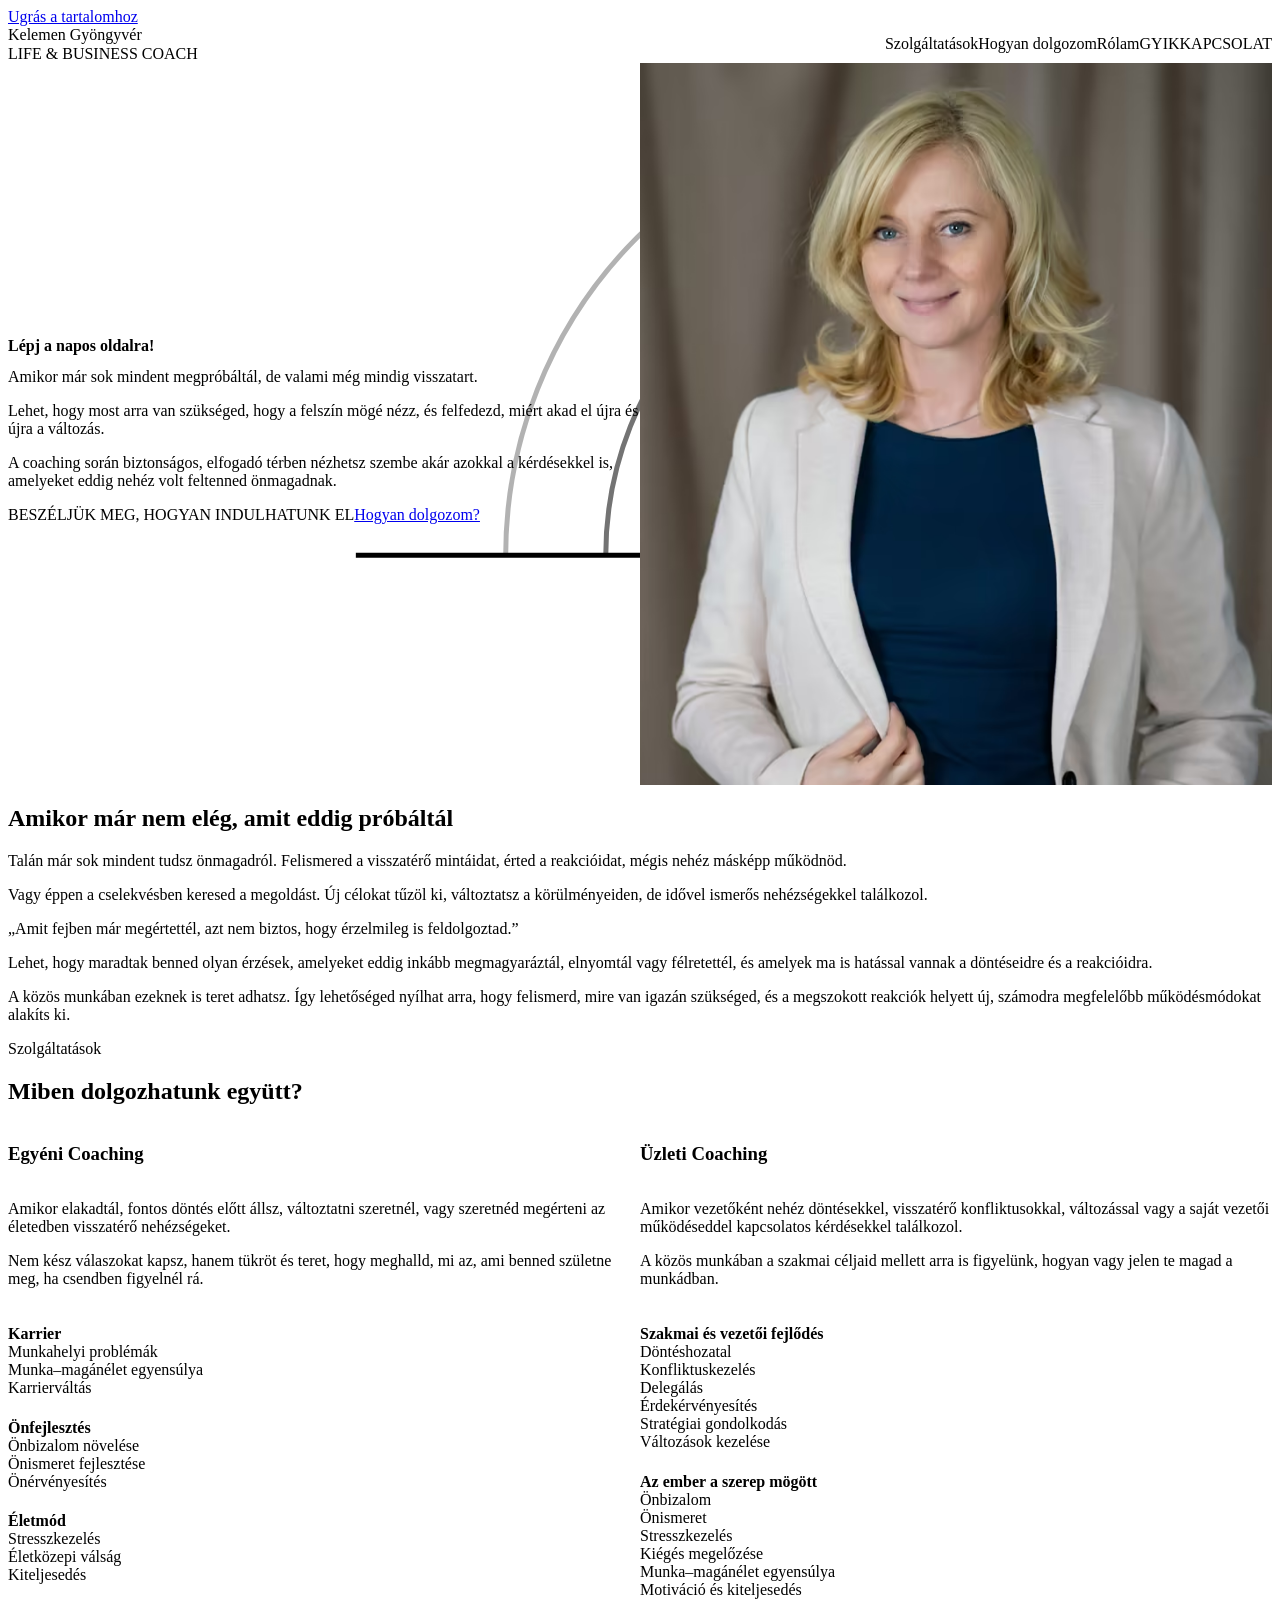
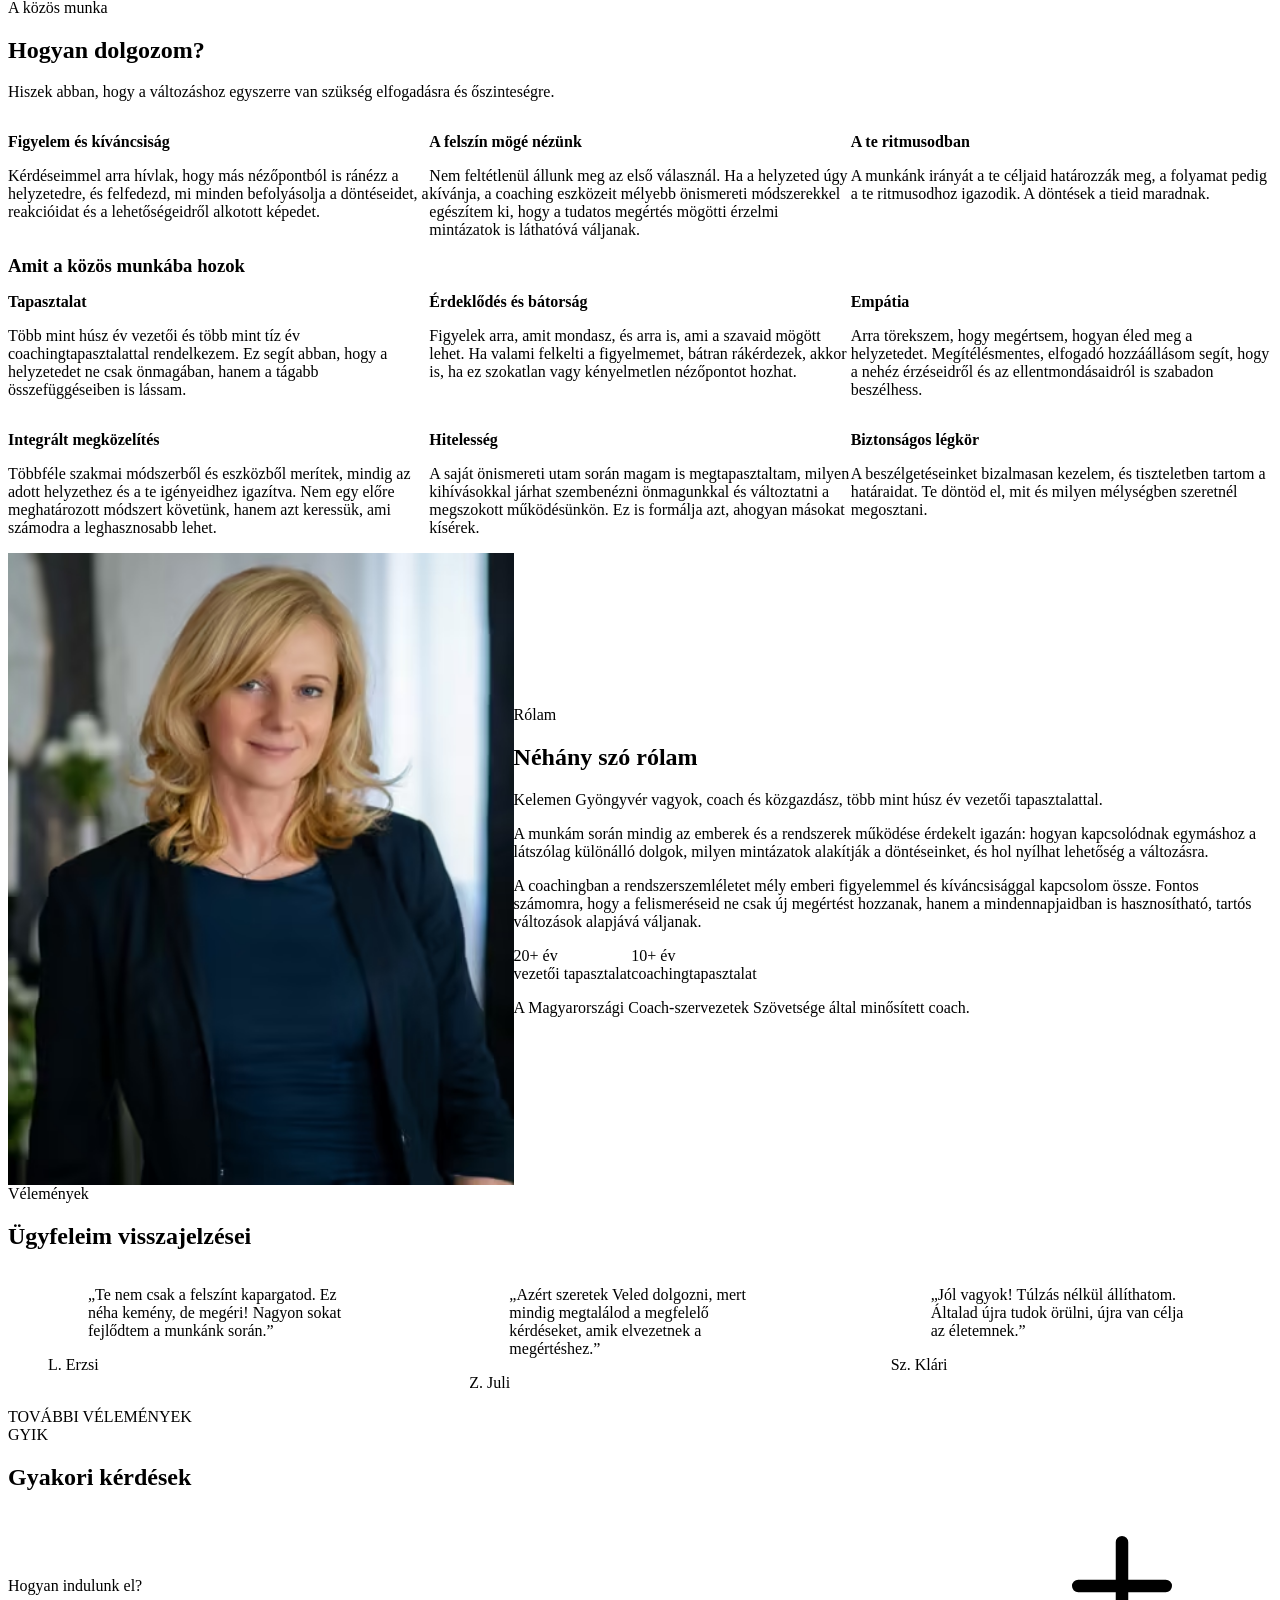
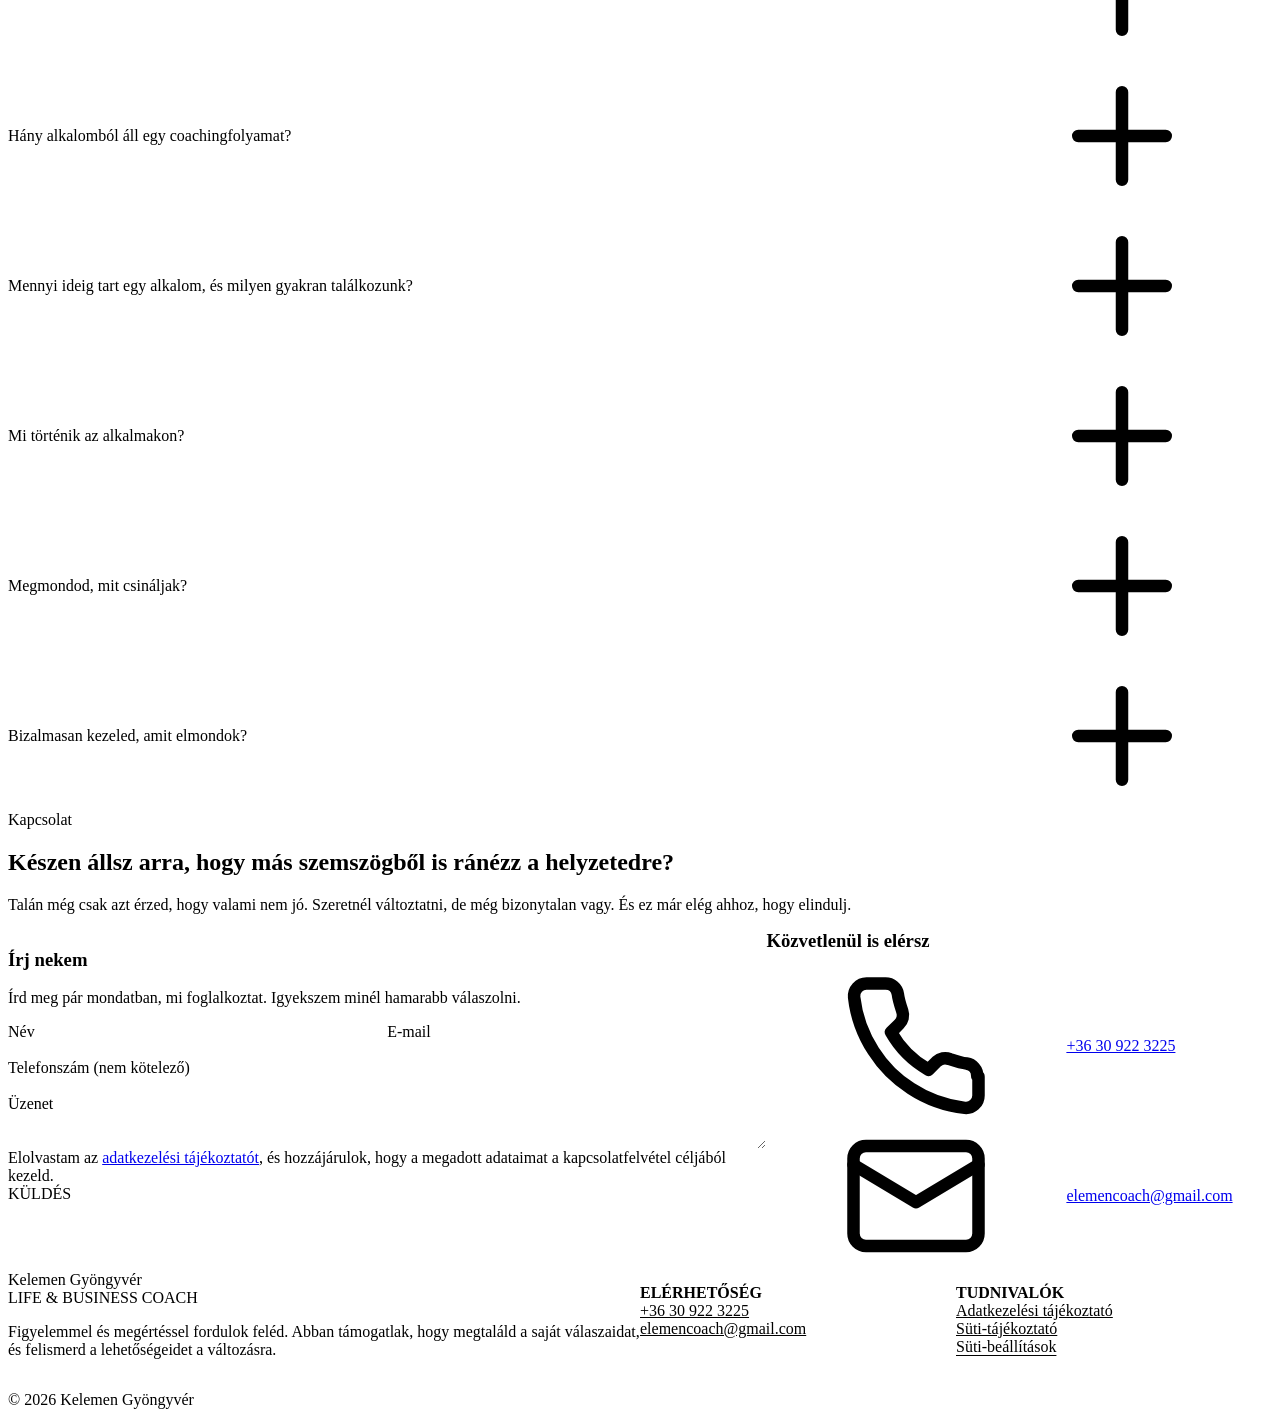
==== index.html @ 9047104b "Components and homepage with current elemen.hu copy Co-Authored-By: Claude Opus 5.5 <noreply@anthrop" ====
<!doctype html>
<html lang="hu">
<head>
  <meta charset="utf-8">
  <meta name="viewport" content="width=device-width, initial-scale=1">
  <title>Kelemen Gyöngyvér – Life &amp; Business Coach</title>
  <meta name="description" content="Coaching azoknak, akik már sokat értenek magukról, mégis ugyanoda jutnak. Egyéni és üzleti coaching Kelemen Gyöngyvérrel, a te ritmusodban.">
  <link rel="canonical" href="https://elemen.hu/">
  <link rel="alternate" hreflang="hu" href="https://elemen.hu/">
  <link rel="alternate" hreflang="x-default" href="https://elemen.hu/">
  <!-- TODO: további nyelv esetén: <link rel="alternate" hreflang="en" href="https://elemen.hu/en/"> -->

  <meta property="og:type" content="website">
  <meta property="og:locale" content="hu_HU">
  <meta property="og:site_name" content="Kelemen Gyöngyvér – Coach">
  <meta property="og:title" content="Lépj a napos oldalra! – Kelemen Gyöngyvér, coach">
  <meta property="og:description" content="Nem kész válaszokat kapsz, hanem tükröt és teret, hogy meghalld a saját hangod.">
  <meta property="og:url" content="https://elemen.hu/">
  <meta property="og:image" content="https://elemen.hu/assets/img/og-image.jpg">
  <meta property="og:image:width" content="1200">
  <meta property="og:image:height" content="630">
  <meta property="og:image:alt" content="Kelemen Gyöngyvér portréja">
  <meta name="twitter:card" content="summary_large_image">

  <link rel="icon" href="/favicon.svg" type="image/svg+xml">
  <link rel="icon" href="/favicon-32.png" sizes="32x32" type="image/png">
  <link rel="apple-touch-icon" href="/apple-touch-icon.png">
  <link rel="manifest" href="/site.webmanifest">
  <meta name="theme-color" content="#FEFAF6">

  <link rel="preload" href="/assets/fonts/playfair-display-latin.woff2" as="font" type="font/woff2" crossorigin>
  <link rel="preload" href="/assets/fonts/open-sans-latin.woff2" as="font" type="font/woff2" crossorigin>
  <link rel="preload" as="image" type="image/avif" imagesrcset="/assets/img/gyongyver-portre-480.avif 480w, /assets/img/gyongyver-portre-720.avif 720w, /assets/img/gyongyver-portre-1120.avif 1120w" imagesizes="(min-width: 1024px) 560px, 100vw">

  <link rel="stylesheet" href="/assets/css/tokens.css">
  <link rel="stylesheet" href="/assets/css/base.css">
  <link rel="stylesheet" href="/assets/css/components.css">
  <link rel="stylesheet" href="/assets/css/pages.css">

  <!-- Google Consent Mode v2: alapértelmezésben minden tiltva. A GTM csak hozzájárulás után töltődik be (consent.js). -->
  <script>
    window.dataLayer = window.dataLayer || [];
    function gtag(){dataLayer.push(arguments);}
    gtag('consent', 'default', {
      ad_storage: 'denied',
      analytics_storage: 'denied',
      ad_user_data: 'denied',
      ad_personalization: 'denied',
      wait_for_update: 500
    });
  </script>

  <script src="/config/site.config.js" defer></script>
  <script src="/assets/js/analytics.js" defer></script>
  <script src="/assets/js/consent.js" defer></script>
  <script src="/assets/js/i18n.js" defer></script>
  <script src="/assets/js/main.js" defer></script>
  <script src="/assets/js/form.js" defer></script>
  <script src="/assets/js/calendly.js" defer></script>

  <script type="application/ld+json">
  {
    "@context": "https://schema.org",
    "@graph": [
      {
        "@type": "Person",
        "@id": "https://elemen.hu/#gyongyver",
        "name": "Kelemen Gyöngyvér",
        "jobTitle": "Life & Business Coach",
        "url": "https://elemen.hu/",
        "image": "https://elemen.hu/assets/img/gyongyver-portre-720.jpg",
        "email": "mailto:elemencoach@gmail.com",
        "telephone": "+36309223225",
        "hasCredential": {
          "@type": "EducationalOccupationalCredential",
          "name": "A Magyarországi Coach-szervezetek Szövetsége által minősített coach",
          "recognizedBy": {
            "@type": "Organization",
            "name": "Magyarországi Coach-szervezetek Szövetsége"
          }
        }
      },
      {
        "@type": "ProfessionalService",
        "@id": "https://elemen.hu/#service",
        "name": "Kelemen Gyöngyvér – Coach",
        "url": "https://elemen.hu/",
        "image": "https://elemen.hu/assets/img/og-image.jpg",
        "email": "mailto:elemencoach@gmail.com",
        "telephone": "+36309223225",
        "founder": { "@id": "https://elemen.hu/#gyongyver" },
        "inLanguage": "hu",
        "hasOfferCatalog": {
          "@type": "OfferCatalog",
          "name": "Coaching",
          "itemListElement": [
            { "@type": "Offer", "itemOffered": { "@type": "Service", "name": "Egyéni Coaching" } },
            { "@type": "Offer", "itemOffered": { "@type": "Service", "name": "Üzleti Coaching" } }
          ]
        }
      }
    ]
  }
  </script>
</head>
<body>
  <svg width="0" height="0" style="position:absolute" aria-hidden="true" focusable="false">
    <symbol id="i-menu" viewBox="0 0 24 24"><path d="M4 6h16M4 12h16M4 18h16"/></symbol>
    <symbol id="i-close" viewBox="0 0 24 24"><path d="M18 6 6 18M6 6l12 12"/></symbol>
    <symbol id="i-plus" viewBox="0 0 24 24"><path d="M12 5v14M5 12h14"/></symbol>
    <symbol id="i-phone" viewBox="0 0 24 24"><path d="M22 16.9v3a2 2 0 0 1-2.2 2 19.8 19.8 0 0 1-8.6-3.1 19.5 19.5 0 0 1-6-6A19.8 19.8 0 0 1 2.1 4.2 2 2 0 0 1 4.1 2h3a2 2 0 0 1 2 1.7c.1.9.4 1.8.7 2.7a2 2 0 0 1-.5 2.1L8 9.8a16 16 0 0 0 6 6l1.3-1.3a2 2 0 0 1 2.1-.4c.9.3 1.8.6 2.7.7a2 2 0 0 1 1.7 2z"/></symbol>
    <symbol id="i-mail" viewBox="0 0 24 24"><rect x="2" y="4" width="20" height="16" rx="2"/><path d="m22 7-10 6L2 7"/></symbol>
    <symbol id="i-calendar" viewBox="0 0 24 24"><rect x="3" y="4" width="18" height="18" rx="2"/><path d="M16 2v4M8 2v4M3 10h18"/></symbol>
    <symbol id="i-check" viewBox="0 0 24 24"><circle cx="12" cy="12" r="10"/><path d="m8 12 3 3 5-6"/></symbol>
    <symbol id="i-alert" viewBox="0 0 24 24"><circle cx="12" cy="12" r="10"/><path d="M12 8v4M12 16h.01"/></symbol>
  </svg>

  <a class="skip-link" href="#tartalom">Ugrás a tartalomhoz</a>

  <header class="site-header">
    <div class="container site-header__inner">
      <a class="wordmark" href="/" aria-label="Kelemen Gyöngyvér, Life &amp; Business Coach – főoldal">
        <span class="wordmark__name">Kelemen Gyöngyvér</span>
        <span class="wordmark__role">Life &amp; Business Coach</span>
      </a>
      <button class="menu-toggle" type="button" aria-expanded="false" aria-controls="site-nav">
        <svg class="icon icon--menu" aria-hidden="true"><use href="#i-menu"/></svg>
        <svg class="icon icon--close" aria-hidden="true"><use href="#i-close"/></svg>
        <span class="visually-hidden">Menü</span>
      </button>
      <nav class="site-nav" id="site-nav" aria-label="Fő menü">
        <ul class="site-nav__list">
          <li><a class="site-nav__link" href="#szolgaltatasok">Szolgáltatások</a></li>
          <li><a class="site-nav__link" href="#modszer">Hogyan dolgozom</a></li>
          <li><a class="site-nav__link" href="#rolam">Rólam</a></li>
          <li><a class="site-nav__link" href="#gyik">GYIK</a></li>
        </ul>
        <ul class="lang-switch" data-lang-switch hidden aria-label="Nyelv"></ul>
        <a class="button button--small" href="#kapcsolat" data-cta-id="header_contact" data-cta-location="header">Kapcsolat</a>
      </nav>
    </div>
  </header>

  <main id="tartalom">

    <!-- Hero -->
    <section class="section hero" aria-labelledby="hero-title">
      <div class="container hero__grid">
        <div class="hero__text">
          <h1 id="hero-title">Lépj a napos oldalra!</h1>
          <p class="subtitle">Amikor már sok mindent megpróbáltál, de valami még mindig visszatart.</p>
          <p class="lead">Lehet, hogy most arra van szükséged, hogy a felszín mögé nézz, és felfedezd, miért akad el újra és újra a változás.</p>
          <p>A coaching során biztonságos, elfogadó térben nézhetsz szembe akár azokkal a kérdésekkel is, amelyeket eddig nehéz volt feltenned önmagadnak.</p>
          <div class="hero__actions">
            <a class="button" href="#kapcsolat" data-cta-id="hero_primary" data-cta-location="hero">Beszéljük meg, hogyan indulhatunk el</a>
            <a href="#modszer">Hogyan dolgozom?</a>
          </div>
        </div>
        <div class="portrait">
          <svg class="portrait__sun sun-breath" viewBox="0 0 720 360" aria-hidden="true" focusable="false">
            <path d="M280 300 A80 80 0 0 1 440 300 Z" fill="currentColor"/>
            <path class="sun-arc" d="M210 300 A150 150 0 0 1 510 300" fill="none" stroke="currentColor" stroke-width="3" stroke-opacity="0.9"/>
            <path class="sun-arc" d="M150 300 A210 210 0 0 1 570 300" fill="none" stroke="currentColor" stroke-width="3" stroke-opacity="0.55"/>
            <path class="sun-arc" d="M90 300 A270 270 0 0 1 630 300" fill="none" stroke="currentColor" stroke-width="3" stroke-opacity="0.3"/>
            <path d="M0 300 H720" stroke="currentColor" stroke-width="3"/>
          </svg>
          <div class="portrait__frame">
            <picture>
              <source type="image/avif" srcset="/assets/img/gyongyver-portre-480.avif 480w, /assets/img/gyongyver-portre-720.avif 720w, /assets/img/gyongyver-portre-1120.avif 1120w" sizes="(min-width: 1024px) 560px, 100vw">
              <img src="/assets/img/gyongyver-portre-720.jpg" srcset="/assets/img/gyongyver-portre-480.jpg 480w, /assets/img/gyongyver-portre-720.jpg 720w, /assets/img/gyongyver-portre-1120.jpg 1120w" sizes="(min-width: 1024px) 560px, 100vw" width="560" height="640" alt="Kelemen Gyöngyvér világos blézerben, sötétkék felsőben, bézs függöny előtt mosolyog" fetchpriority="high">
            </picture>
          </div>
        </div>
      </div>
    </section>

    <!-- Kinek szól -->
    <section class="section section--sand" id="kinek" aria-labelledby="kinek-title">
      <div class="container">
        <div class="insight measure">
          <h2 id="kinek-title">Amikor már nem elég, amit eddig próbáltál</h2>
          <p>Talán már sok mindent tudsz önmagadról. Felismered a visszatérő mintáidat, érted a reakcióidat, mégis nehéz másképp működnöd.</p>
          <p>Vagy éppen a cselekvésben keresed a megoldást. Új célokat tűzöl ki, változtatsz a körülményeiden, de idővel ismerős nehézségekkel találkozol.</p>
        </div>
        <p class="statement">„Amit fejben már megértettél, azt nem biztos, hogy érzelmileg is feldolgoztad.”</p>
        <div class="insight measure">
          <p>Lehet, hogy maradtak benned olyan érzések, amelyeket eddig inkább megmagyaráztál, elnyomtál vagy félretettél, és amelyek ma is hatással vannak a döntéseidre és a reakcióidra.</p>
          <p>A közös munkában ezeknek is teret adhatsz. Így lehetőséged nyílhat arra, hogy felismerd, mire van igazán szükséged, és a megszokott reakciók helyett új, számodra megfelelőbb működésmódokat alakíts ki.</p>
        </div>
      </div>
    </section>

    <!-- Szolgáltatások -->
    <section class="section" id="szolgaltatasok" aria-labelledby="szolg-title">
      <div class="container">
        <div class="section-head">
          <span class="eyebrow">Szolgáltatások</span>
          <h2 id="szolg-title">Miben dolgozhatunk együtt?</h2>
        </div>
        <div class="card-grid card-grid--2">
          <article class="service-card" aria-labelledby="egyeni-title">
            <h3 id="egyeni-title">Egyéni Coaching</h3>
            <p>Amikor elakadtál, fontos döntés előtt állsz, változtatni szeretnél, vagy szeretnéd megérteni az életedben visszatérő nehézségeket.</p>
            <p>Nem kész válaszokat kapsz, hanem tükröt és teret, hogy meghalld, mi az, ami benned születne meg, ha csendben figyelnél rá.</p>
            <div class="service-card__areas">
              <div>
                <h4>Karrier</h4>
                <ul class="plain-list">
                  <li>Munkahelyi problémák</li>
                  <li>Munka–magánélet egyensúlya</li>
                  <li>Karrierváltás</li>
                </ul>
              </div>
              <div>
                <h4>Önfejlesztés</h4>
                <ul class="plain-list">
                  <li>Önbizalom növelése</li>
                  <li>Önismeret fejlesztése</li>
                  <li>Önérvényesítés</li>
                </ul>
              </div>
              <div>
                <h4>Életmód</h4>
                <ul class="plain-list">
                  <li>Stresszkezelés</li>
                  <li>Életközepi válság</li>
                  <li>Kiteljesedés</li>
                </ul>
              </div>
            </div>
          </article>
          <article class="service-card" aria-labelledby="uzleti-title">
            <h3 id="uzleti-title">Üzleti Coaching</h3>
            <p>Amikor vezetőként nehéz döntésekkel, visszatérő konfliktusokkal, változással vagy a saját vezetői működéseddel kapcsolatos kérdésekkel találkozol.</p>
            <p>A közös munkában a szakmai céljaid mellett arra is figyelünk, hogyan vagy jelen te magad a munkádban.</p>
            <div class="service-card__areas">
              <div>
                <h4>Szakmai és vezetői fejlődés</h4>
                <ul class="plain-list">
                  <li>Döntéshozatal</li>
                  <li>Konfliktuskezelés</li>
                  <li>Delegálás</li>
                  <li>Érdekérvényesítés</li>
                  <li>Stratégiai gondolkodás</li>
                  <li>Változások kezelése</li>
                </ul>
              </div>
              <div>
                <h4>Az ember a szerep mögött</h4>
                <ul class="plain-list">
                  <li>Önbizalom</li>
                  <li>Önismeret</li>
                  <li>Stresszkezelés</li>
                  <li>Kiégés megelőzése</li>
                  <li>Munka–magánélet egyensúlya</li>
                  <li>Motiváció és kiteljesedés</li>
                </ul>
              </div>
            </div>
          </article>
        </div>
      </div>
    </section>

    <!-- Hogyan dolgozom -->
    <section class="section section--sand" id="modszer" aria-labelledby="modszer-title">
      <div class="container">
        <div class="section-head method__intro">
          <span class="eyebrow">A közös munka</span>
          <h2 id="modszer-title">Hogyan dolgozom?</h2>
          <p class="lead">Hiszek abban, hogy a változáshoz egyszerre van szükség elfogadásra és őszinteségre.</p>
        </div>
        <ul class="feature-grid feature-grid--3">
          <li class="feature">
            <h3>Figyelem és kíváncsiság</h3>
            <p>Kérdéseimmel arra hívlak, hogy más nézőpontból is ránézz a helyzetedre, és felfedezd, mi minden befolyásolja a döntéseidet, a reakcióidat és a lehetőségeidről alkotott képedet.</p>
          </li>
          <li class="feature">
            <h3>A felszín mögé nézünk</h3>
            <p>Nem feltétlenül állunk meg az első válasznál. Ha a helyzeted úgy kívánja, a coaching eszközeit mélyebb önismereti módszerekkel egészítem ki, hogy a tudatos megértés mögötti érzelmi mintázatok is láthatóvá váljanak.</p>
          </li>
          <li class="feature">
            <h3>A te ritmusodban</h3>
            <p>A munkánk irányát a te céljaid határozzák meg, a folyamat pedig a te ritmusodhoz igazodik. A döntések a tieid maradnak.</p>
          </li>
        </ul>

        <h3 class="method__subhead">Amit a közös munkába hozok</h3>
        <ul class="feature-grid feature-grid--3">
          <li class="feature">
            <h3>Tapasztalat</h3>
            <p>Több mint húsz év vezetői és több mint tíz év coachingtapasztalattal rendelkezem. Ez segít abban, hogy a helyzetedet ne csak önmagában, hanem a tágabb összefüggéseiben is lássam.</p>
          </li>
          <li class="feature">
            <h3>Érdeklődés és bátorság</h3>
            <p>Figyelek arra, amit mondasz, és arra is, ami a szavaid mögött lehet. Ha valami felkelti a figyelmemet, bátran rákérdezek, akkor is, ha ez szokatlan vagy kényelmetlen nézőpontot hozhat.</p>
          </li>
          <li class="feature">
            <h3>Empátia</h3>
            <p>Arra törekszem, hogy megértsem, hogyan éled meg a helyzetedet. Megítélésmentes, elfogadó hozzáállásom segít, hogy a nehéz érzéseidről és az ellentmondásaidról is szabadon beszélhess.</p>
          </li>
          <li class="feature">
            <h3>Integrált megközelítés</h3>
            <p>Többféle szakmai módszerből és eszközből merítek, mindig az adott helyzethez és a te igényeidhez igazítva. Nem egy előre meghatározott módszert követünk, hanem azt keressük, ami számodra a leghasznosabb lehet.</p>
          </li>
          <li class="feature">
            <h3>Hitelesség</h3>
            <p>A saját önismereti utam során magam is megtapasztaltam, milyen kihívásokkal járhat szembenézni önmagunkkal és változtatni a megszokott működésünkön. Ez is formálja azt, ahogyan másokat kísérek.</p>
          </li>
          <li class="feature">
            <h3>Biztonságos légkör</h3>
            <p>A beszélgetéseinket bizalmasan kezelem, és tiszteletben tartom a határaidat. Te döntöd el, mit és milyen mélységben szeretnél megosztani.</p>
          </li>
        </ul>
      </div>
    </section>

    <!-- Rólam -->
    <section class="section" id="rolam" aria-labelledby="rolam-title">
      <div class="container about__grid">
        <div class="portrait portrait--small">
          <div class="portrait__frame">
            <picture>
              <source type="image/avif" srcset="/assets/img/gyongyver-rolam-400.avif 400w, /assets/img/gyongyver-rolam-800.avif 800w" sizes="(min-width: 1024px) 400px, 100vw">
              <img src="/assets/img/gyongyver-rolam-800.jpg" srcset="/assets/img/gyongyver-rolam-400.jpg 400w, /assets/img/gyongyver-rolam-800.jpg 800w" sizes="(min-width: 1024px) 400px, 100vw" width="400" height="500" loading="lazy" decoding="async" alt="Kelemen Gyöngyvér sötétkék blézerben, világos szobában">
            </picture>
          </div>
        </div>
        <div class="stack">
          <span class="eyebrow">Rólam</span>
          <h2 id="rolam-title">Néhány szó rólam</h2>
          <p class="lead">Kelemen Gyöngyvér vagyok, coach és közgazdász, több mint húsz év vezetői tapasztalattal.</p>
          <p>A munkám során mindig az emberek és a rendszerek működése érdekelt igazán: hogyan kapcsolódnak egymáshoz a látszólag különálló dolgok, milyen mintázatok alakítják a döntéseinket, és hol nyílhat lehetőség a változásra.</p>
          <p>A coachingban a rendszerszemléletet mély emberi figyelemmel és kíváncsisággal kapcsolom össze. Fontos számomra, hogy a felismeréseid ne csak új megértést hozzanak, hanem a mindennapjaidban is hasznosítható, tartós változások alapjává váljanak.</p>
          <dl class="facts">
            <div><dt>vezetői tapasztalat</dt><dd>20+ év</dd></div>
            <div><dt>coachingtapasztalat</dt><dd>10+ év</dd></div>
          </dl>
          <p class="small">A Magyarországi Coach-szervezetek Szövetsége által minősített coach.</p>
          <!-- TODO: végzettségek, további minősítések (pl. ICF/EMCC), ha vannak. -->
        </div>
      </div>
    </section>

    <!-- Vélemények -->
    <section class="section section--band" id="velemenyek" data-theme="dark" aria-labelledby="velemenyek-title">
      <div class="container">
        <div class="section-head">
          <span class="eyebrow">Vélemények</span>
          <h2 id="velemenyek-title">Ügyfeleim visszajelzései</h2>
        </div>
        <ul class="testimonial-grid">
          <li>
            <figure class="testimonial">
              <blockquote><p>„Te nem csak a felszínt kapargatod. Ez néha kemény, de megéri! Nagyon sokat fejlődtem a munkánk során.”</p></blockquote>
              <figcaption>L. Erzsi</figcaption>
            </figure>
          </li>
          <li>
            <figure class="testimonial">
              <blockquote><p>„Azért szeretek Veled dolgozni, mert mindig megtalálod a megfelelő kérdéseket, amik elvezetnek a megértéshez.”</p></blockquote>
              <figcaption>Z. Juli</figcaption>
            </figure>
          </li>
          <li>
            <figure class="testimonial">
              <blockquote><p>„Jól vagyok! Túlzás nélkül állíthatom. Általad újra tudok örülni, újra van célja az életemnek.”</p></blockquote>
              <figcaption>Sz. Klári</figcaption>
            </figure>
          </li>
        </ul>

        <details class="more">
          <summary class="more__toggle button button--secondary">
            <span class="more__closed-label">További vélemények</span>
            <span class="more__open-label">Kevesebb vélemény</span>
          </summary>
          <ul class="testimonial-grid">
            <li>
              <figure class="testimonial testimonial--compact">
                <blockquote><p>„Egy vezetői elakadásommal kerestelek meg. Hamar kialakult köztünk a bizalmi légkör, így végül sokkal mélyebb témákon is dolgoztunk, ami nemcsak a munkában, de a magánéletemben is szembetűnő változást eredményezett.”</p></blockquote>
                <figcaption>S. Viktor</figcaption>
              </figure>
            </li>
            <li>
              <figure class="testimonial testimonial--compact">
                <blockquote><p>„Azt szerettem a veled való munkában, hogy amellett, hogy értetted az üzleti szempontokat és a cég működését, odafigyeltél rám, mint emberre is. Végül nemcsak a vállalkozásom eredményében látszott a változás, de a magánéletemben is.”</p></blockquote>
                <figcaption>H. Zoli</figcaption>
              </figure>
            </li>
            <li>
              <figure class="testimonial testimonial--compact">
                <blockquote><p>„Kiégtem a munkahelyemen és azért kerestelek meg, mert nem láttam, hogy merre tovább. Most kiegyensúlyozott az életem, helyreállt a munka-magánélet egyensúlya, és sikerült egy olyan új munkát találnom, amiben nagyon jól érzem magam.”</p></blockquote>
                <figcaption>H. Béla</figcaption>
              </figure>
            </li>
            <li>
              <figure class="testimonial testimonial--compact">
                <blockquote><p>„Egy munkahelyi témával érkeztem, de végül egész más témánál kötöttünk ki. Nem is hittem volna, hogy ilyen gyökere lehet a problémámnak. Viszont azzal, hogy ezen dolgoztunk, a munkahelyi probléma spontán megoldódott.”</p></blockquote>
                <figcaption>D. Gabi</figcaption>
              </figure>
            </li>
            <li>
              <figure class="testimonial testimonial--compact">
                <blockquote><p>„Amikor elmentem hozzád, azt sem tudtam, mit akarok, csak azt tudtam, hogy valamin változtatnom kell. Elképesztő, hogy mi mindent kiástunk a lelkem mélyéről. Nagy megkönnyebbülés.”</p></blockquote>
                <figcaption>K. Szilvi</figcaption>
              </figure>
            </li>
            <li>
              <figure class="testimonial testimonial--compact">
                <blockquote><p>„Értő figyelemmel, nyugodtsággal bizalmi légkört teremtesz. Az érzelmekre és a gondolatokra is reagálsz. Valódi támasz vagy a coaching folyamatban a coachee-nak.”</p></blockquote>
                <figcaption>R. Orsi</figcaption>
              </figure>
            </li>
            <li>
              <figure class="testimonial testimonial--compact">
                <blockquote><p>„Nem hagytad, hogy kikerüljem a kínos kérdéseket. Finoman lökdöstél ki újra és újra a komfortzónámból. Nagy szükségem volt valakire, aki szembesít önmagammal, még ha nem is mindig volt kellemes. Enélkül nem értem volna el a célomat.”</p></blockquote>
                <figcaption>N. Ildi</figcaption>
              </figure>
            </li>
          </ul>
        </details>
      </div>
    </section>

    <!-- GYIK -->
    <section class="section" id="gyik" aria-labelledby="gyik-title">
      <div class="container">
        <div class="section-head">
          <span class="eyebrow">GYIK</span>
          <h2 id="gyik-title">Gyakori kérdések</h2>
        </div>
        <div class="faq">
          <details class="faq__item">
            <summary>Hogyan indulunk el?<svg class="icon" aria-hidden="true"><use href="#i-plus"/></svg></summary>
            <div class="faq__answer">
              <p>Keress meg az űrlapon, telefonon, vagy foglalj időpontot, és egyeztetünk egy első találkozót. Ezen megismerkedünk, feltárjuk, mi foglalkoztat, és nemcsak meghatározzuk a közös munka célját, hanem már el is kezdünk dolgozni rajta.</p>
            </div>
          </details>
          <details class="faq__item">
            <summary>Hány alkalomból áll egy coachingfolyamat?<svg class="icon" aria-hidden="true"><use href="#i-plus"/></svg></summary>
            <div class="faq__answer">
              <p>Ha mélyebb, tartósabb változást szeretnél, érdemes többalkalmas folyamatban gondolkodnunk. Ez tapasztalatom szerint jellemzően 5–6 találkozót jelent, de az alkalmak számát mindig a céljaidhoz és az igényeidhez igazítjuk.</p>
            </div>
          </details>
          <details class="faq__item">
            <summary>Mennyi ideig tart egy alkalom, és milyen gyakran találkozunk?<svg class="icon" aria-hidden="true"><use href="#i-plus"/></svg></summary>
            <div class="faq__answer">
              <p>A találkozók 60 vagy 90 percesek, az alkalmazott módszertől függően. Az alkalmak gyakoriságát közösen határozzuk meg.</p>
            </div>
          </details>
          <details class="faq__item">
            <summary>Mi történik az alkalmakon?<svg class="icon" aria-hidden="true"><use href="#i-plus"/></svg></summary>
            <div class="faq__answer">
              <p>A közös munka célját és kereteit együtt alakítjuk ki, és végig szem előtt tartjuk, mit szeretnél elérni. Beszélgetéssel, kérdésekkel és szükség esetén mélyebb önismereti módszerekkel dolgozunk, mindig a témádhoz igazodva.</p>
              <p>Időről időre áttekintjük, hol tartasz, milyen felismerésekre jutottál, és ha kell, a célokat is újragondoljuk.</p>
            </div>
          </details>
          <details class="faq__item">
            <summary>Megmondod, mit csináljak?<svg class="icon" aria-hidden="true"><use href="#i-plus"/></svg></summary>
            <div class="faq__answer">
              <p>Nem kész megoldásokat adok. Hiszek abban, hogy a változáshoz szükséges erőforrások már most is ott vannak benned, még ha nem is látod őket. Abban támogatlak, hogy megtaláld a számodra megfelelő utat, és a felismeréseidet a mindennapjaidban is hasznosítani tudd.</p>
            </div>
          </details>
          <details class="faq__item">
            <summary>Bizalmasan kezeled, amit elmondok?<svg class="icon" aria-hidden="true"><use href="#i-plus"/></svg></summary>
            <div class="faq__answer">
              <p>Igen. A beszélgetéseinket bizalmasan kezelem, és tiszteletben tartom a határaidat. Te döntöd el, mit és milyen mélységben szeretnél megosztani.</p>
            </div>
          </details>
          <!-- TODO: Online vagy személyesen? Hol? (helyszín) -->
          <!-- TODO: Mennyibe kerül egy alkalom? (ár vagy ártájékoztatás) -->
        </div>
      </div>
    </section>

    <!-- Lead blokk -->
    <section class="section section--sand lead-section" id="kapcsolat" aria-labelledby="kapcsolat-title">
      <div class="container">
        <div class="section-head">
          <span class="eyebrow">Kapcsolat</span>
          <h2 id="kapcsolat-title">Készen állsz arra, hogy más szemszögből is ránézz a helyzetedre?</h2>
          <p class="lead">Talán még csak azt érzed, hogy valami nem jó. Szeretnél változtatni, de még bizonytalan vagy. És ez már elég ahhoz, hogy elindulj.</p>
        </div>

        <div class="lead-grid">
          <div class="lead-card">
            <h3 id="form-title">Írj nekem</h3>
            <p>Írd meg pár mondatban, mi foglalkoztat. Igyekszem minél hamarabb válaszolni.</p>

            <form class="form" id="contact-form" data-form-id="contact" novalidate aria-labelledby="form-title">
              <div class="form__row">
                <div class="field">
                  <label for="f-name">Név</label>
                  <input id="f-name" name="name" type="text" autocomplete="name" required aria-describedby="f-name-error">
                  <p class="field__error" id="f-name-error" aria-live="polite"></p>
                </div>
                <div class="field">
                  <label for="f-email">E-mail</label>
                  <input id="f-email" name="email" type="email" autocomplete="email" required aria-describedby="f-email-error">
                  <p class="field__error" id="f-email-error" aria-live="polite"></p>
                </div>
              </div>
              <div class="field">
                <label for="f-phone">Telefonszám <span class="field__optional">(nem kötelező)</span></label>
                <input id="f-phone" name="phone" type="tel" autocomplete="tel" aria-describedby="f-phone-error">
                <p class="field__error" id="f-phone-error" aria-live="polite"></p>
              </div>
              <div class="field">
                <label for="f-message">Üzenet</label>
                <textarea id="f-message" name="message" required aria-describedby="f-message-error"></textarea>
                <p class="field__error" id="f-message-error" aria-live="polite"></p>
              </div>
              <div class="field field--trap" aria-hidden="true">
                <label for="f-website">Ezt a mezőt hagyd üresen</label>
                <input id="f-website" name="website" type="text" tabindex="-1" autocomplete="off">
              </div>
              <div class="check">
                <input id="f-consent" name="consent" type="checkbox" required aria-describedby="f-consent-error">
                <label for="f-consent">Elolvastam az <a href="/adatkezeles/">adatkezelési tájékoztatót</a>, és hozzájárulok, hogy a megadott adataimat a kapcsolatfelvétel céljából kezeld.</label>
                <!-- TODO: a hozzájárulás szövegét jogász ellenőrizze. -->
                <p class="check__error" id="f-consent-error" aria-live="polite"></p>
              </div>
              <div>
                <button class="button" type="submit">Küldés</button>
              </div>
              <div class="form__status" id="form-status" role="status" tabindex="-1" hidden>
                <svg class="icon" aria-hidden="true"><use href="#i-check"/></svg>
                <p></p>
              </div>
            </form>
          </div>

          <div class="lead-card">
            <!-- A Calendly-blokk csak akkor jelenik meg, ha a site.config.js-ben van Calendly URL (calendly.js).
                 A gomb sima link a Calendly-oldalra; ha a widget betölt, felugró ablakban nyílik meg. -->
            <div class="stack" data-calendly-block hidden>
              <h3>Foglalj időpontot</h3>
              <p>Ha már tudod, hogy szeretnél beszélni, válassz egy neked megfelelő időpontot a naptáramból.</p>
              <p>
                <a class="button button--secondary" href="#kapcsolat" data-calendly data-calendly-placement="lead_block" target="_blank" rel="noopener">
                  <svg class="icon" aria-hidden="true"><use href="#i-calendar"/></svg>
                  Időpontot foglalok
                </a>
              </p>
              <p class="small">Ha a naptár nem nyílik meg, <a href="#kapcsolat" data-calendly-link target="_blank" rel="noopener">nyisd meg a Calendly oldalán</a>.</p>
            </div>

            <h3>Közvetlenül is elérsz</h3>
            <ul class="contact-list">
              <li>
                <svg class="icon" aria-hidden="true"><use href="#i-phone"/></svg>
                <a href="tel:+36309223225">+36 30 922 3225</a>
              </li>
              <li>
                <svg class="icon" aria-hidden="true"><use href="#i-mail"/></svg>
                <a href="mailto:elemencoach@gmail.com">elemencoach@gmail.com</a>
              </li>
            </ul>
          </div>
        </div>
      </div>
    </section>
  </main>

  <footer class="site-footer" data-theme="dark">
    <div class="container">
      <div class="site-footer__grid">
        <div class="stack">
          <a class="wordmark" href="/">
            <span class="wordmark__name">Kelemen Gyöngyvér</span>
            <span class="wordmark__role">Life &amp; Business Coach</span>
          </a>
          <p class="small">Figyelemmel és megértéssel fordulok feléd. Abban támogatlak, hogy megtaláld a saját válaszaidat, és felismerd a lehetőségeidet a változásra.</p>
        </div>
        <div>
          <h2>Elérhetőség</h2>
          <ul class="plain-list">
            <li><a href="tel:+36309223225">+36 30 922 3225</a></li>
            <li><a href="mailto:elemencoach@gmail.com">elemencoach@gmail.com</a></li>
            <!-- TODO: Elementa Novanta Facebook-oldal, ha a márkanév-döntés után marad. -->
          </ul>
        </div>
        <div>
          <h2>Tudnivalók</h2>
          <ul class="plain-list">
            <li><a href="/adatkezeles/">Adatkezelési tájékoztató</a></li>
            <li><a href="/sutik/">Süti-tájékoztató</a></li>
            <li><button class="link-button" type="button" data-consent-open>Süti-beállítások</button></li>
          </ul>
        </div>
      </div>
      <div class="site-footer__bottom">
        <p>© <span data-year>2026</span> Kelemen Gyöngyvér<!-- TODO: impresszum (név/cégnév, székhely, adószám) --></p>
      </div>
    </div>
  </footer>

  <div class="consent" id="consent" role="dialog" aria-modal="false" aria-labelledby="consent-title" aria-describedby="consent-desc" hidden>
    <h2 id="consent-title">Sütik és mérés</h2>
    <p id="consent-desc">Látogatottsági statisztikához sütiket használnék, de csak ha hozzájárulsz. Nélkülük is minden működik. Részletek a <a href="/sutik/">süti-tájékoztatóban</a>.</p>
    <div class="consent__actions">
      <button class="button button--secondary button--small" type="button" data-consent="denied">Elutasítom</button>
      <button class="button button--secondary button--small" type="button" data-consent="granted">Elfogadom</button>
    </div>
  </div>
</body>
</html>
---- assets/css/components.css ----
/* Komponensek (design system 6. fejezet), plusz a briefben kért, de a design systemben
   nem leírt elemek (GYIK, checkbox, consent banner, nyelvválasztó, lábléc). */

/* 6.1 Button */

.button {
  display: inline-flex;
  align-items: center;
  justify-content: center;
  gap: var(--space-3);
  min-height: var(--tap-min);
  padding: var(--button-pad-y) var(--button-pad-x);
  border: var(--border-width-strong) solid var(--action);
  border-radius: var(--radius-md);
  background: var(--action);
  color: var(--on-action);
  font-family: var(--font-sans);
  font-size: var(--fs-button);
  line-height: 1;
  font-weight: var(--fw-bold);
  letter-spacing: var(--ls-button);
  text-transform: uppercase;
  text-decoration: none;
  text-align: center;
  cursor: pointer;
  transition: background-color var(--dur) var(--ease), color var(--dur) var(--ease), border-color var(--dur) var(--ease);
}

.button:hover {
  background: var(--action-hover);
  border-color: var(--action-hover);
  color: var(--on-action-hover);
}

.button--secondary {
  background: transparent;
  color: var(--action);
  border-color: var(--border-control);
}

.button--secondary:hover {
  background: var(--action);
  border-color: var(--action);
  color: var(--on-action);
}

.button--small {
  padding: var(--space-3) var(--space-6);
}

.button[aria-busy="true"] {
  cursor: progress;
}

/* 6.8 Wordmark */

.wordmark {
  display: inline-flex;
  flex-direction: column;
  gap: var(--space-1);
  min-width: var(--wordmark-min);
  color: var(--text-primary);
  text-decoration: none;
}

.wordmark__name {
  font-family: var(--font-display);
  font-weight: var(--fw-semibold);
  font-size: var(--wordmark-name);
  line-height: 1.1;
}

.wordmark__role {
  font-family: var(--font-sans);
  font-weight: var(--fw-semibold);
  font-size: var(--wordmark-role);
  line-height: 1.2;
  letter-spacing: var(--wordmark-tracking);
  text-transform: uppercase;
  color: var(--text-secondary);
}

[data-theme="dark"] .wordmark__role {
  color: var(--sand);
}

/* 6.4 Header */

.site-header {
  position: sticky;
  top: 0;
  z-index: 50;
  background: var(--bg-page);
  border-bottom: var(--border-width) solid var(--border-subtle);
}

.site-header__inner {
  display: flex;
  align-items: center;
  justify-content: space-between;
  gap: var(--space-6);
  min-height: var(--header-h);
}

.site-nav {
  display: flex;
  align-items: center;
  gap: var(--space-8);
}

.site-nav__list {
  display: flex;
  align-items: center;
  gap: var(--space-6);
  margin: 0;
  padding: 0;
  list-style: none;
}

.site-nav__link {
  display: inline-flex;
  align-items: center;
  min-height: var(--tap-min);
  padding-block: var(--space-2);
  color: var(--text-primary);
  font-weight: var(--fw-bold);
  font-size: var(--fs-body);
  text-decoration: none;
  border-bottom: var(--border-width) solid transparent;
}

.site-nav__link:hover,
.site-nav__link[aria-current="true"] {
  border-bottom-color: var(--slate);
}

.menu-toggle {
  display: none;
  align-items: center;
  justify-content: center;
  width: var(--tap-min);
  height: var(--tap-min);
  padding: 0;
  border: 0;
  border-radius: var(--radius-md);
  background: transparent;
  color: var(--text-primary);
  cursor: pointer;
}

.menu-toggle .icon--close {
  display: none;
}

.menu-toggle[aria-expanded="true"] .icon--menu {
  display: none;
}

.menu-toggle[aria-expanded="true"] .icon--close {
  display: block;
}

@media (max-width: 1023px) {
  .menu-toggle {
    display: inline-flex;
  }

  .site-nav {
    position: absolute;
    inset: 100% 0 auto 0;
    display: none;
    flex-direction: column;
    align-items: stretch;
    gap: var(--space-6);
    padding: var(--space-6) var(--gutter) var(--space-8);
    background: var(--bg-page);
    box-shadow: var(--shadow-raised);
  }

  .site-nav.is-open {
    display: flex;
  }

  .site-nav__list {
    flex-direction: column;
    align-items: stretch;
    gap: 0;
  }

  .site-nav__link {
    width: 100%;
  }
}

/* Nyelvválasztó: csak akkor jelenik meg, ha az oldalnak van más nyelvű párja (i18n.js). */

.lang-switch {
  display: flex;
  gap: var(--space-2);
  margin: 0;
  padding: 0;
  list-style: none;
  font-size: var(--fs-small);
  font-weight: var(--fw-bold);
  text-transform: uppercase;
  letter-spacing: var(--ls-button);
}

.lang-switch a {
  display: inline-flex;
  align-items: center;
  justify-content: center;
  min-width: var(--tap-min);
  min-height: var(--tap-min);
  color: var(--text-primary);
}

.lang-switch [aria-current="true"] {
  text-decoration: none;
  border-bottom: var(--border-width) solid var(--slate);
}

/* 6.7 Portrait és a nap motívum */

.portrait {
  position: relative;
  width: 100%;
  max-width: var(--portrait-w);
  margin-inline: auto;
}

.portrait__sun {
  position: absolute;
  left: 50%;
  bottom: 18%;
  width: 190%;
  max-width: none;
  transform: translateX(-50%);
  color: var(--sand);
  pointer-events: none;
}

.portrait__frame {
  position: relative;
  aspect-ratio: 7 / 8;
  overflow: hidden;
  border-radius: 50% 50% var(--radius-lg) var(--radius-lg) / 43.75% 43.75% var(--radius-lg) var(--radius-lg);
  background: var(--bg-section);
}

.portrait__frame img {
  width: 100%;
  height: 100%;
  object-fit: cover;
  object-position: 50% 15%;
}

.portrait--small {
  max-width: var(--portrait-sm-w);
}

.portrait--small .portrait__frame {
  aspect-ratio: 4 / 5;
  border-radius: 50% 50% var(--radius-lg) var(--radius-lg) / 40% 40% var(--radius-lg) var(--radius-lg);
}

@media (prefers-reduced-motion: no-preference) {
  .sun-breath .sun-arc {
    animation: sun-breath var(--breath) ease-in-out infinite alternate;
  }
}

@keyframes sun-breath {
  from { opacity: 1; }
  to { opacity: 0.6; }
}

/* 6.2 ServiceCard */

.card-grid {
  display: grid;
  gap: var(--space-6);
}

@media (min-width: 768px) {
  .card-grid--2 {
    grid-template-columns: repeat(2, 1fr);
  }
}

.service-card {
  display: flex;
  flex-direction: column;
  gap: var(--space-4);
  padding: var(--space-8);
  background: var(--surface-card);
  border: var(--border-width) solid var(--border-subtle);
  border-radius: var(--radius-lg);
  transition: box-shadow var(--dur) var(--ease);
}

.service-card p + p {
  margin-top: 0;
}

.service-card:hover {
  box-shadow: var(--shadow-card);
}

@media (min-width: 1024px) {
  .service-card {
    padding: var(--space-12);
  }
}

.service-card__areas {
  display: grid;
  gap: var(--space-6);
  margin-top: var(--space-4);
  padding-top: var(--space-6);
  border-top: var(--border-width) solid var(--border-subtle);
}

@media (min-width: 640px) {
  .service-card__areas {
    grid-template-columns: repeat(auto-fit, minmax(var(--area-min), 1fr));
  }
}

.service-card__areas h4 {
  margin-bottom: var(--space-2);
}

.plain-list {
  margin: 0;
  padding: 0;
  list-style: none;
  font-size: var(--fs-small);
  line-height: var(--lh-small);
}

.plain-list li + li {
  margin-top: var(--space-1);
}

/* Kiemelt állítás */

.statement {
  max-width: var(--statement-max);
  font-family: var(--font-display);
  font-size: var(--fs-h2);
  line-height: var(--lh-h2);
  font-weight: var(--fw-bold);
  color: var(--text-primary);
}

/* Elv- és tulajdonságlista (Hogyan dolgozom, Amit hozok) */

.feature-grid {
  display: grid;
  gap: var(--space-8) var(--space-12);
  margin: 0;
  padding: 0;
  list-style: none;
}

@media (min-width: 768px) {
  .feature-grid {
    grid-template-columns: repeat(2, 1fr);
  }
}

@media (min-width: 1024px) {
  .feature-grid--3 {
    grid-template-columns: repeat(3, 1fr);
  }
}

.feature {
  padding-top: var(--space-6);
  border-top: var(--border-width) solid var(--border-subtle);
}

.section--sand .feature {
  border-top-color: var(--navy);
}

.feature h3 {
  font-size: var(--fs-h4);
  line-height: var(--lh-h4);
  margin-bottom: var(--space-3);
}

/* 6.3 Testimonial */

.testimonial-grid {
  display: grid;
  gap: var(--space-12) var(--space-8);
  margin: 0;
  padding: 0;
  list-style: none;
}

@media (min-width: 1024px) {
  .testimonial-grid {
    grid-template-columns: repeat(3, 1fr);
  }
}

.testimonial {
  padding-left: var(--space-6);
  border-left: var(--stripe-width) solid var(--sand);
}

.testimonial blockquote {
  font-family: var(--font-display);
  font-size: var(--fs-h3);
  line-height: var(--lh-h3);
  font-weight: var(--fw-bold);
  color: var(--band-text);
}

.testimonial--compact blockquote {
  font-size: var(--fs-h4);
  line-height: var(--lh-h4);
}

.testimonial figcaption {
  margin-top: var(--space-4);
  font-size: var(--fs-small);
  line-height: var(--lh-small);
  color: var(--band-text-muted);
}

.more {
  margin-top: var(--space-16);
}

.more__toggle {
  list-style: none;
}

.more__toggle::-webkit-details-marker {
  display: none;
}

.more[open] .more__toggle {
  margin-bottom: var(--space-12);
}

.more__closed-label,
.more[open] .more__open-label {
  display: inline;
}

.more__open-label,
.more[open] .more__closed-label {
  display: none;
}

@media (min-width: 1024px) {
  .more .testimonial-grid {
    grid-template-columns: repeat(2, 1fr);
  }
}

/* GYIK (harmonika) */

.faq {
  max-width: var(--measure);
  border-top: var(--border-width) solid var(--border-subtle);
}

.faq__item {
  border-bottom: var(--border-width) solid var(--border-subtle);
}

.faq__item summary {
  display: flex;
  align-items: center;
  justify-content: space-between;
  gap: var(--space-6);
  min-height: var(--tap-min);
  padding-block: var(--space-6);
  font-family: var(--font-display);
  font-size: var(--fs-h4);
  line-height: var(--lh-h4);
  font-weight: var(--fw-bold);
  cursor: pointer;
  list-style: none;
}

.faq__item summary::-webkit-details-marker {
  display: none;
}

.faq__item summary .icon {
  flex: none;
  color: var(--text-secondary);
  transition: transform var(--dur) var(--ease);
}

.faq__item[open] summary .icon {
  transform: rotate(45deg);
}

.faq__answer {
  padding-bottom: var(--space-6);
}

/* Lead blokk: két út (űrlap és Calendly) */

.lead-grid {
  display: grid;
  gap: var(--space-6);
  align-items: start;
}

@media (min-width: 1024px) {
  .lead-grid {
    grid-template-columns: 3fr 2fr;
  }
}

.lead-card {
  padding: var(--space-8);
  background: var(--surface-card);
  border: var(--border-width) solid var(--border-subtle);
  border-radius: var(--radius-lg);
  /* A kártya krém felület homok szekción: a link és a másodlagos szöveg visszaáll. */
  --link: var(--slate);
  --text-secondary: var(--slate);
}

@media (min-width: 1024px) {
  .lead-card {
    padding: var(--space-12);
  }
}

.lead-card > * + * {
  margin-top: var(--space-4);
}

.lead-card h3 + p {
  margin-top: var(--space-3);
}

.contact-list {
  margin: 0;
  padding: 0;
  list-style: none;
}

.contact-list li {
  display: flex;
  align-items: center;
  gap: var(--space-3);
  min-height: var(--tap-min);
}

.contact-list .icon {
  color: var(--text-secondary);
}

/* 6.6 ContactForm */

.form {
  display: grid;
  gap: var(--space-6);
}

.form__row {
  display: grid;
  gap: var(--space-6);
}

@media (min-width: 640px) {
  .form__row {
    grid-template-columns: repeat(2, 1fr);
  }
}

.field {
  display: grid;
  gap: var(--space-2);
}

.field label {
  font-weight: var(--fw-bold);
  color: var(--text-primary);
}

.field__optional {
  font-weight: var(--fw-regular);
  color: var(--text-secondary);
}

.field input,
.field textarea {
  width: 100%;
  min-height: var(--tap-min);
  padding: var(--space-4);
  background: var(--surface-card);
  color: var(--text-primary);
  border: var(--border-width) solid var(--border-control);
  border-radius: var(--radius-md);
  font: inherit;
}

.field textarea {
  min-height: var(--textarea-min);
  resize: vertical;
}

.field input:focus-visible,
.field textarea:focus-visible {
  outline: var(--border-width-strong) solid var(--focus-ring);
  outline-offset: var(--border-width-strong);
}

.field [aria-invalid="true"] {
  border-width: var(--border-width-strong);
  border-color: var(--text-primary);
}

.field__error,
.check__error {
  display: flex;
  align-items: center;
  gap: var(--space-2);
  font-size: var(--fs-small);
  line-height: var(--lh-small);
  font-weight: var(--fw-bold);
  color: var(--text-primary);
}

.field__error:empty,
.check__error:empty {
  display: none;
}

.field__error::before,
.check__error::before {
  content: "";
  flex: none;
  width: var(--icon-size-sm);
  height: var(--icon-size-sm);
  background: currentColor;
  -webkit-mask: var(--icon-alert) center / contain no-repeat;
  mask: var(--icon-alert) center / contain no-repeat;
}

/* Honeypot: képernyőolvasó és billentyűzet elől is rejtve. */
.field--trap {
  position: absolute;
  left: -10000px;
  width: 1px;
  height: 1px;
  overflow: hidden;
}

/* GDPR-checkbox: a design systemben nincs leírva, a mező szabályaiból (keret, fókusz) építve. */
.check {
  display: grid;
  grid-template-columns: auto 1fr;
  gap: var(--space-2) var(--space-3);
  align-items: start;
}

.check input {
  appearance: none;
  display: grid;
  place-content: center;
  width: var(--check-size);
  height: var(--check-size);
  margin: var(--border-width) 0 0;
  background: var(--surface-card);
  border: var(--border-width) solid var(--border-control);
  border-radius: var(--radius-sm);
  cursor: pointer;
}

.check input::before {
  content: "";
  width: var(--check-mark);
  height: var(--check-mark);
  background: var(--on-action);
  -webkit-mask: var(--icon-check) center / contain no-repeat;
  mask: var(--icon-check) center / contain no-repeat;
  transform: scale(0);
  transition: transform var(--dur) var(--ease);
}

.check input:checked {
  background: var(--action);
  border-color: var(--action);
}

.check input:checked::before {
  transform: scale(1);
}

.check input[aria-invalid="true"] {
  border-width: var(--border-width-strong);
  border-color: var(--text-primary);
}

.check label {
  font-size: var(--fs-small);
  line-height: var(--lh-small);
  cursor: pointer;
}

.check__error {
  grid-column: 2;
}

.form__status {
  display: flex;
  gap: var(--space-3);
  align-items: flex-start;
  padding: var(--space-4) var(--space-6);
  border: var(--border-width) solid var(--border-control);
  border-radius: var(--radius-md);
  font-weight: var(--fw-bold);
}

.form__status[hidden] {
  display: none;
}

.form__status .icon {
  flex: none;
  margin-top: var(--border-width-strong);
}

.form__note {
  font-size: var(--fs-small);
  line-height: var(--lh-small);
}

/* Ikonok (vonalas, 2 px, kerek végű – 7. fejezet). Maszkként is elérhetők. */

.icon {
  width: var(--icon-size);
  height: var(--icon-size);
  fill: none;
  stroke: currentColor;
  stroke-width: 2;
  stroke-linecap: round;
  stroke-linejoin: round;
}

:root {
  --icon-alert: url("data:image/svg+xml,%3Csvg xmlns='http://www.w3.org/2000/svg' viewBox='0 0 24 24' fill='none' stroke='black' stroke-width='2' stroke-linecap='round' stroke-linejoin='round'%3E%3Ccircle cx='12' cy='12' r='10'/%3E%3Cpath d='M12 8v4M12 16h.01'/%3E%3C/svg%3E");
  --icon-check: url("data:image/svg+xml,%3Csvg xmlns='http://www.w3.org/2000/svg' viewBox='0 0 24 24' fill='none' stroke='black' stroke-width='3' stroke-linecap='round' stroke-linejoin='round'%3E%3Cpath d='M20 6 9 17l-5-5'/%3E%3C/svg%3E");
}

/* Consent banner: a két döntés egyenrangú, ezért mindkettő másodlagos gomb. */

.consent {
  position: fixed;
  inset: auto var(--space-4) var(--space-4) var(--space-4);
  z-index: 90;
  max-width: var(--consent-max);
  padding: var(--space-6);
  background: var(--surface-card);
  border: var(--border-width) solid var(--border-subtle);
  border-radius: var(--radius-lg);
  box-shadow: var(--shadow-raised);
}

@media (min-width: 640px) {
  .consent {
    left: auto;
    right: var(--space-6);
    bottom: var(--space-6);
    padding: var(--space-8);
  }
}

.consent[hidden] {
  display: none;
}

.consent h2 {
  font-size: var(--fs-h4);
  line-height: var(--lh-h4);
}

.consent p {
  margin-top: var(--space-3);
  font-size: var(--fs-small);
  line-height: var(--lh-small);
}

.consent__actions {
  display: flex;
  flex-wrap: wrap;
  gap: var(--space-3);
  margin-top: var(--space-6);
}

.consent__actions .button {
  flex: 1 1 calc(var(--space-32) + var(--space-8));
}

/* Lábléc (sötét téma) */

.site-footer {
  padding-block: var(--space-16) var(--space-8);
  background: var(--bg-page);
  color: var(--text-primary);
}

.site-footer__grid {
  display: grid;
  gap: var(--space-8);
}

@media (min-width: 768px) {
  .site-footer__grid {
    grid-template-columns: 2fr 1fr 1fr;
  }
}

.site-footer h2 {
  margin-bottom: var(--space-3);
  font-family: var(--font-sans);
  font-size: var(--fs-eyebrow);
  line-height: var(--lh-eyebrow);
  letter-spacing: var(--ls-eyebrow);
  text-transform: uppercase;
  color: var(--text-secondary);
}

.site-footer .plain-list a,
.link-button {
  display: inline-flex;
  align-items: center;
  min-height: var(--tap-min);
  color: var(--text-primary);
}

.link-button {
  padding: 0;
  border: 0;
  background: none;
  font: inherit;
  font-size: var(--fs-small);
  text-decoration: underline;
  text-underline-offset: 0.18em;
  cursor: pointer;
}

.site-footer__bottom {
  margin-top: var(--space-12);
  padding-top: var(--space-6);
  border-top: var(--hairline) solid var(--border-subtle);
  font-size: var(--fs-small);
  color: var(--text-secondary);
}
---- assets/css/pages.css ----
/* Oldalszintű elrendezés: hero, Rólam, jogi oldalak, 404. */

/* Hero: két oszlop, balra szöveg, jobbra portré boltívben. Mobilon a szöveg felül. */

.hero {
  padding-block: var(--hero-pad);
  overflow: hidden;
}

.hero__grid {
  display: grid;
  gap: var(--space-12);
  align-items: center;
}

@media (min-width: 1024px) {
  .hero__grid {
    grid-template-columns: 1fr 1fr;
    gap: var(--space-16);
  }
}

.hero h1 {
  font-size: var(--fs-display);
  line-height: var(--lh-display);
}

.hero__text > * + * {
  margin-top: var(--space-6);
}

.hero__text .subtitle {
  margin-top: var(--space-8);
}

.hero__actions {
  display: flex;
  flex-wrap: wrap;
  align-items: center;
  gap: var(--space-4) var(--space-8);
  padding-top: var(--space-4);
}

/* Felismerés szekció */

.insight > * + * {
  margin-top: var(--space-6);
}

.insight + .statement {
  margin-block: var(--space-12);
}

/* Hogyan dolgozom */

.method__intro {
  margin-bottom: var(--space-16);
}

.method__subhead {
  margin: var(--space-16) 0 var(--space-8);
}

/* Rólam */

.about__grid {
  display: grid;
  gap: var(--space-12);
  align-items: center;
}

@media (min-width: 1024px) {
  .about__grid {
    grid-template-columns: 2fr 3fr;
    gap: var(--space-16);
  }
}

.facts {
  display: flex;
  flex-wrap: wrap;
  gap: var(--space-6) var(--space-12);
  margin: var(--space-8) 0 0;
  padding: var(--space-6) 0 0;
  border-top: var(--border-width) solid var(--border-subtle);
}

.facts div {
  display: flex;
  flex-direction: column-reverse;
}

.facts dt {
  font-size: var(--fs-small);
  line-height: var(--lh-small);
  color: var(--text-secondary);
}

.facts dd {
  margin: 0;
  font-family: var(--font-display);
  font-size: var(--fs-h3);
  line-height: var(--lh-h3);
  font-weight: var(--fw-bold);
}

/* Lead szekció */

.lead-section .section-head .lead {
  margin-top: var(--space-6);
}

/* Szövegoldalak (jogi oldalak, 404) */

.page-head {
  padding-block: var(--space-16) var(--space-8);
}

.prose {
  max-width: var(--measure);
  padding-bottom: var(--space-24);
}

.prose h2 {
  margin: var(--space-12) 0 var(--space-4);
  font-size: var(--fs-h3);
  line-height: var(--lh-h3);
}

.prose ul {
  padding-left: var(--space-6);
}

.prose li + li {
  margin-top: var(--space-2);
}

.prose p + ul,
.prose ul + p {
  margin-top: var(--space-4);
}

.todo-note {
  padding: var(--space-4) var(--space-6);
  border: var(--border-width) dashed var(--border-control);
  border-radius: var(--radius-md);
  font-size: var(--fs-small);
  line-height: var(--lh-small);
}

.not-found {
  padding-block: var(--space-24);
  text-align: left;
}

.not-found > * + * {
  margin-top: var(--space-6);
}
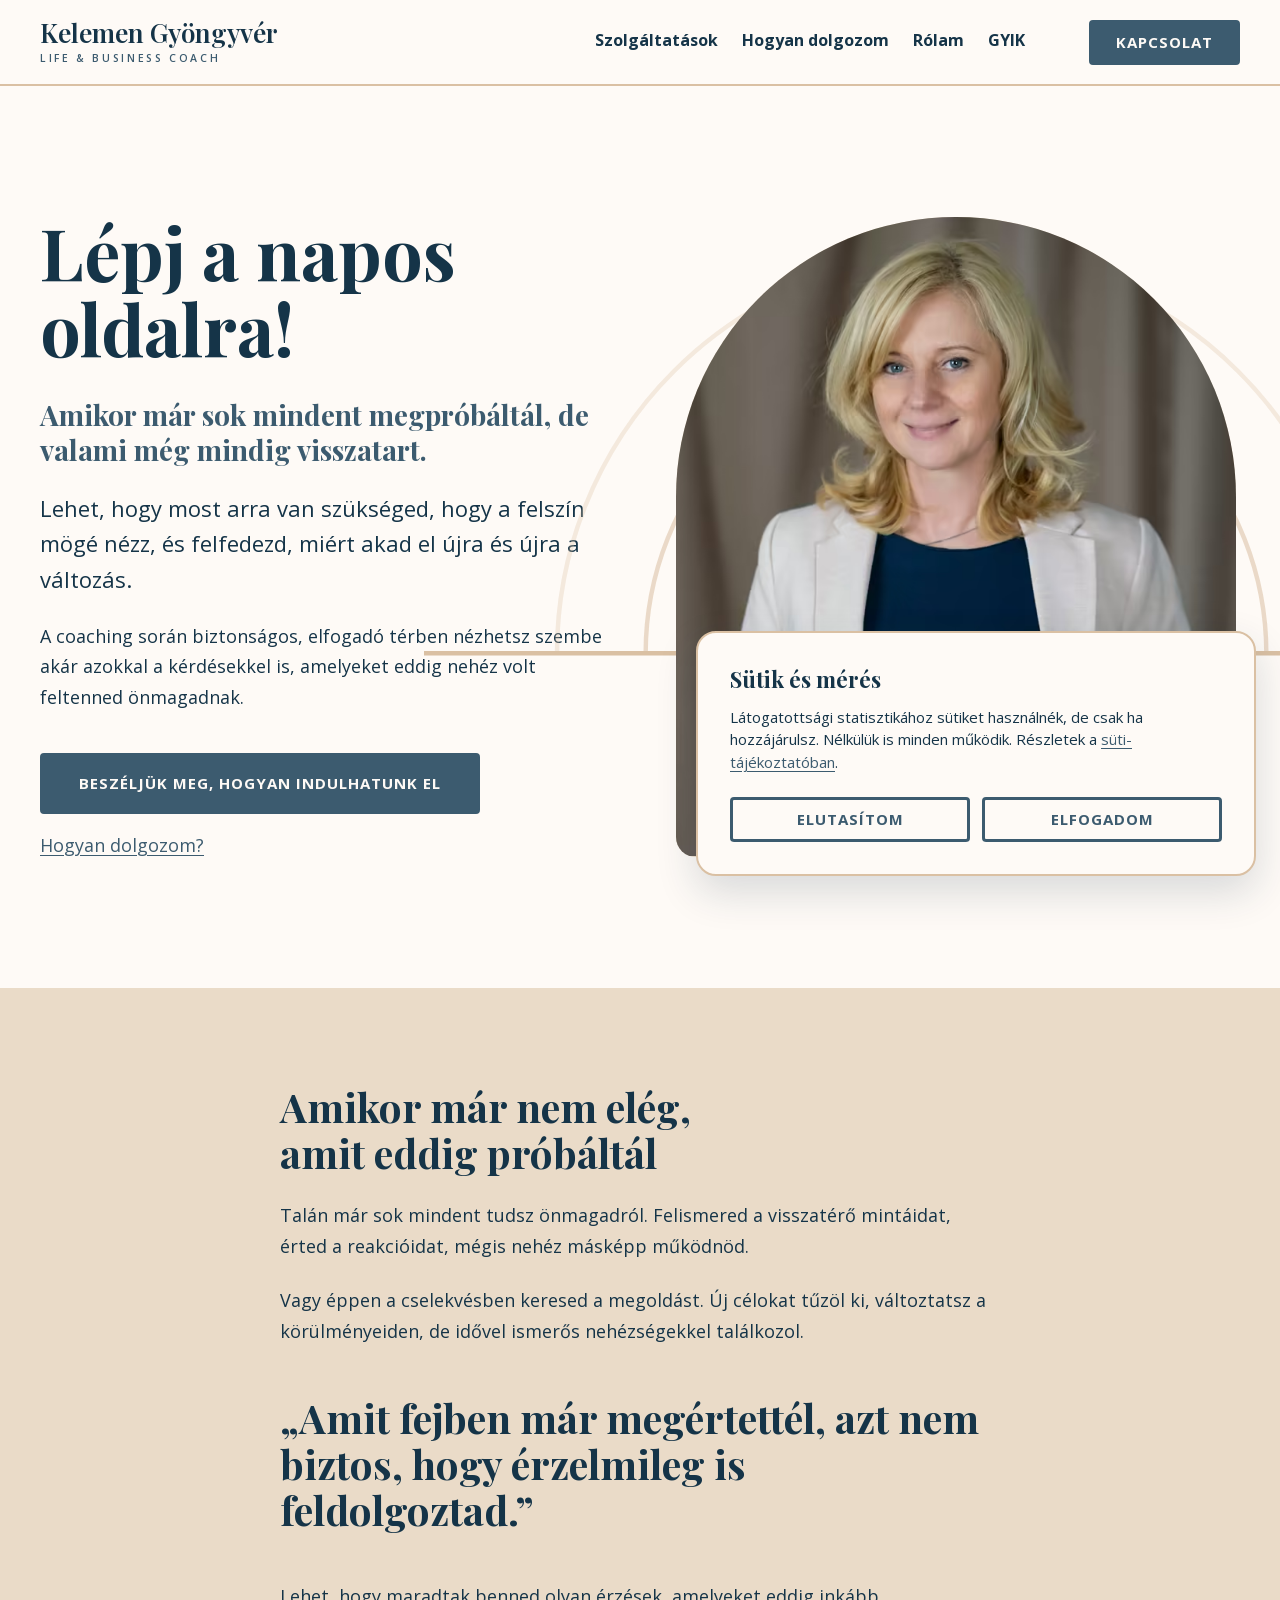
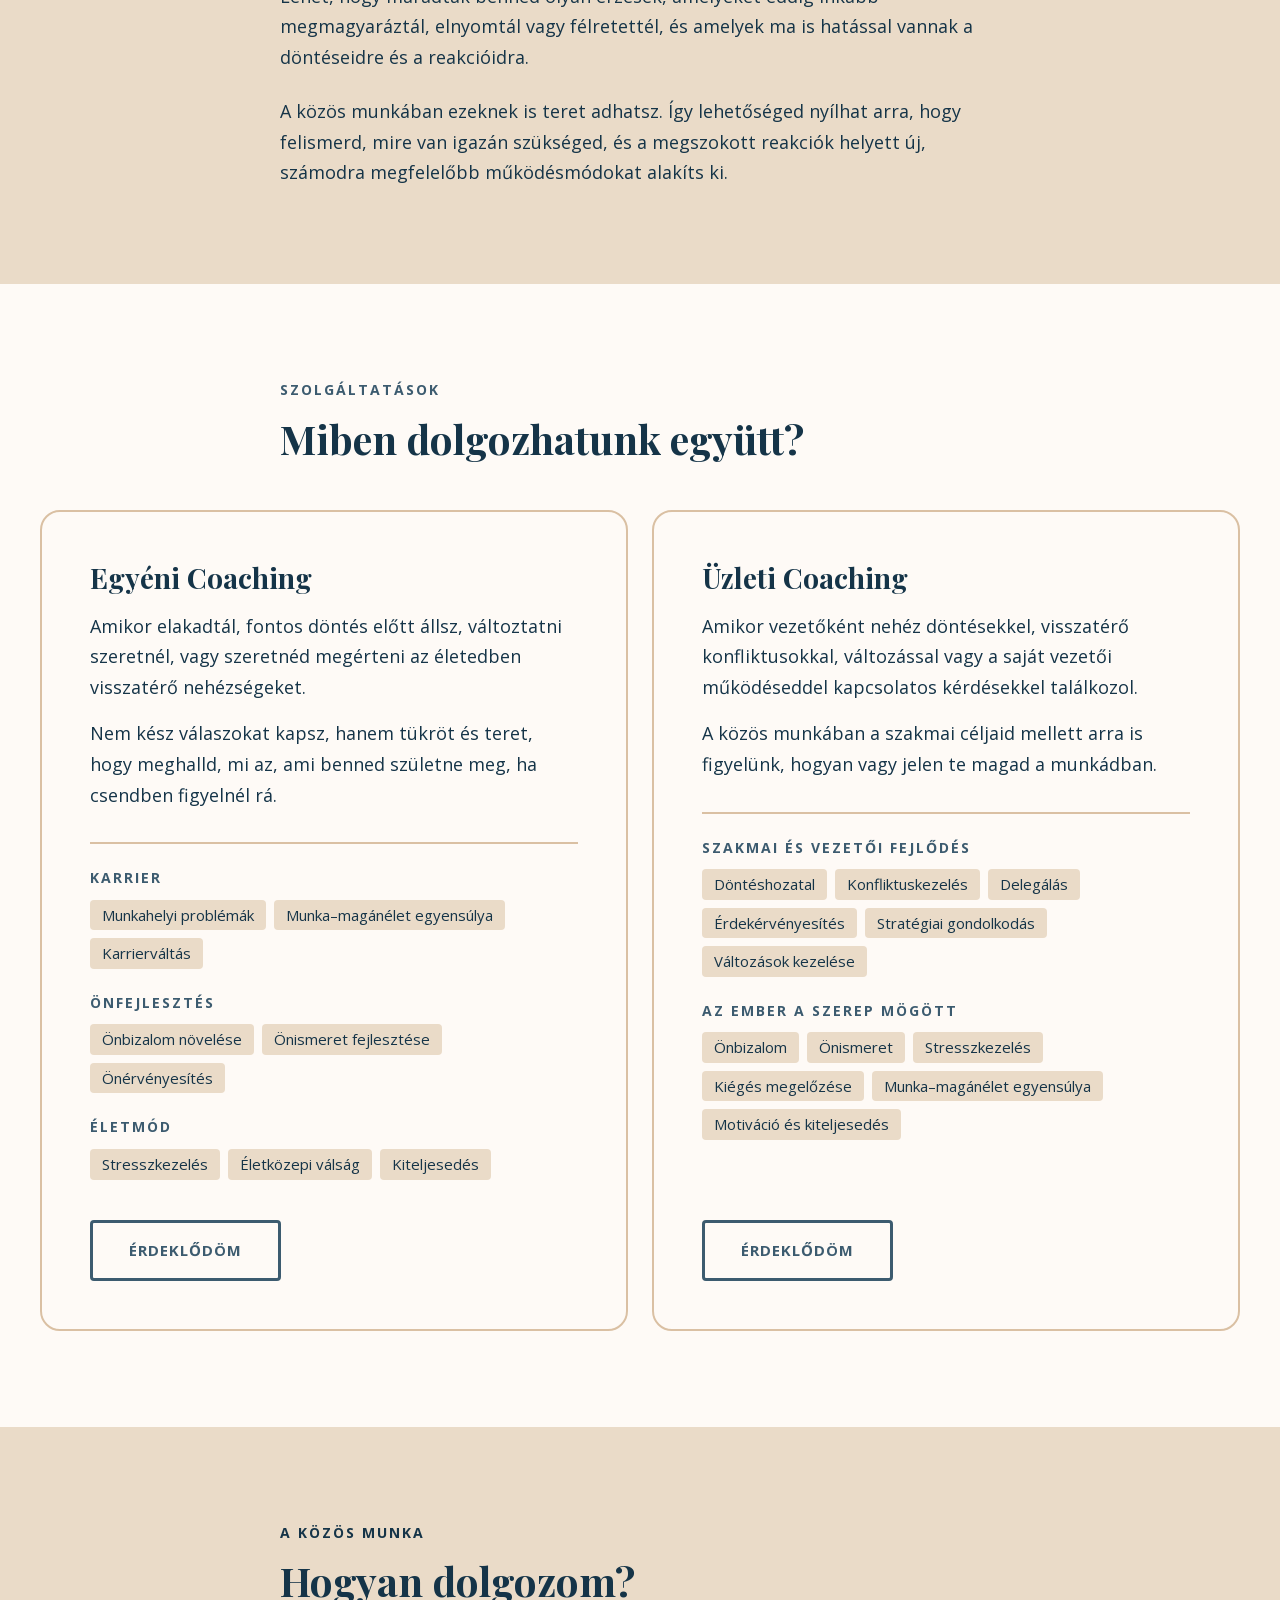
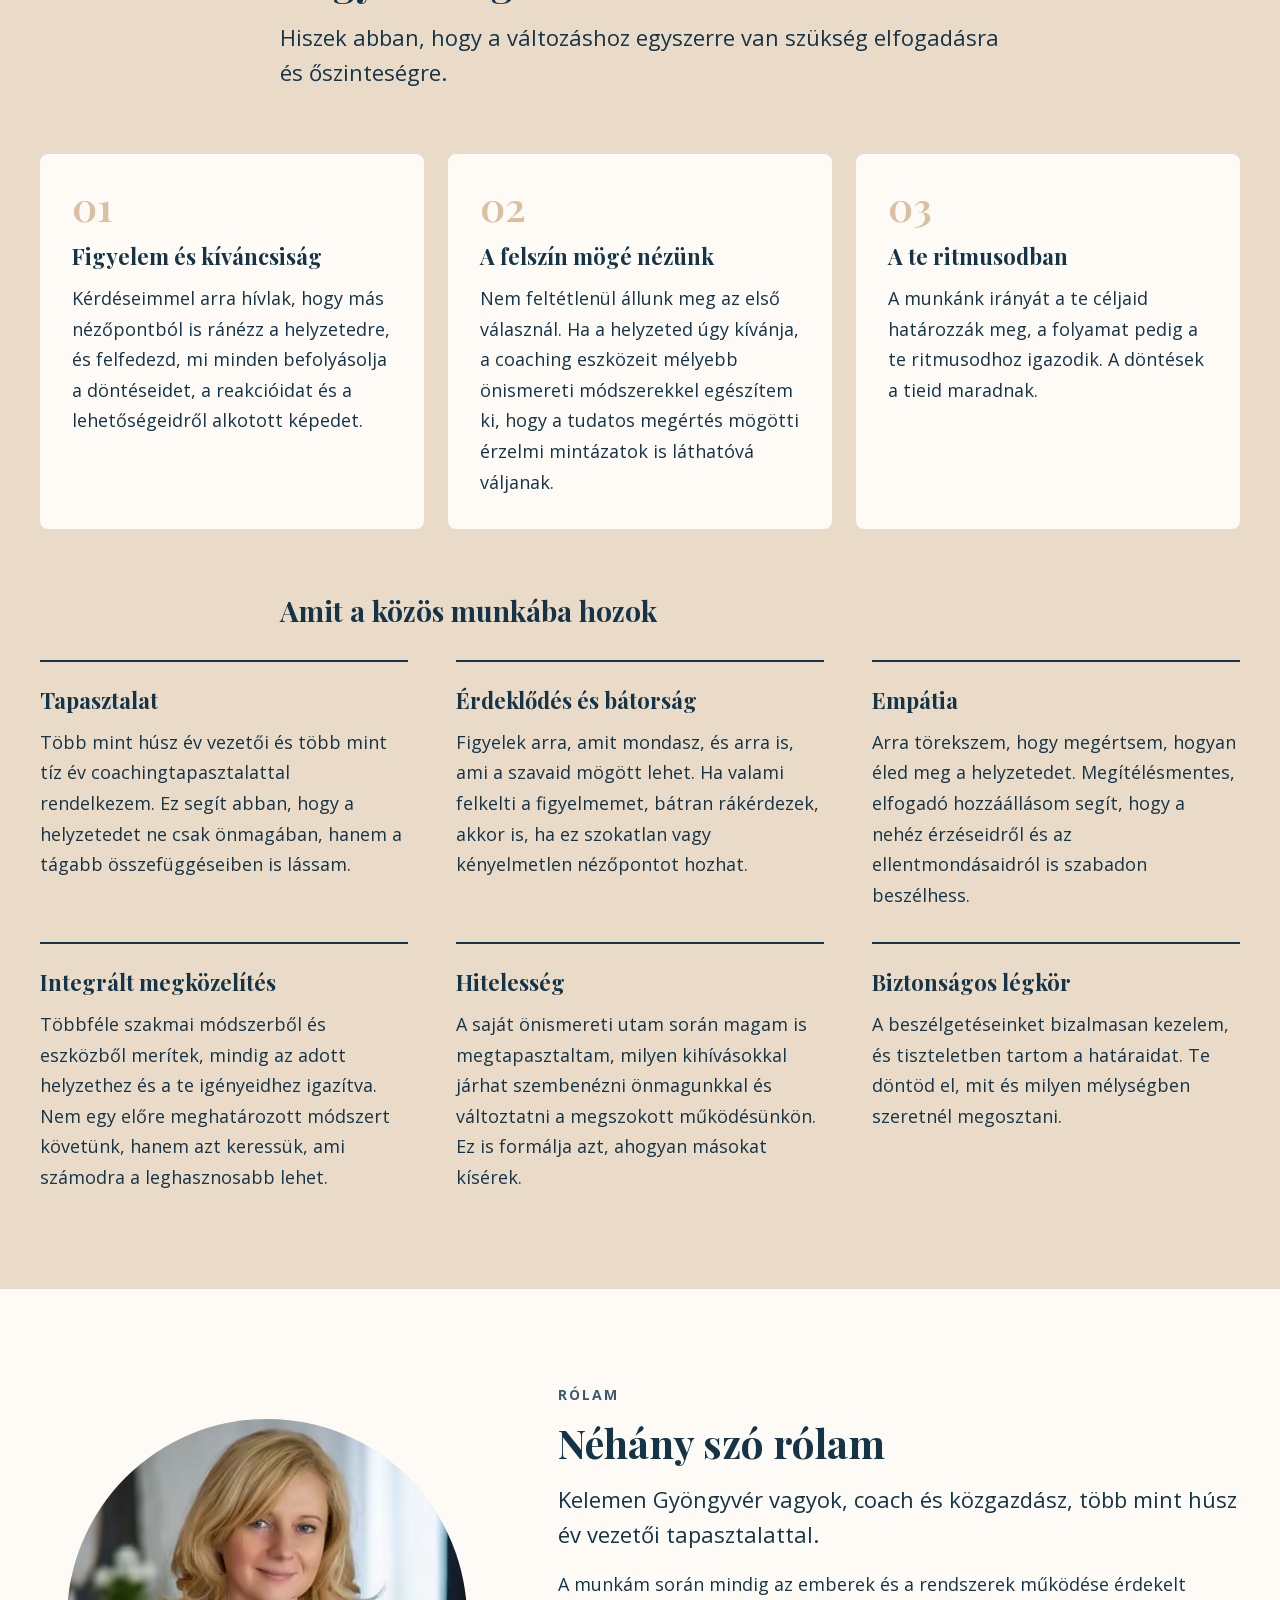
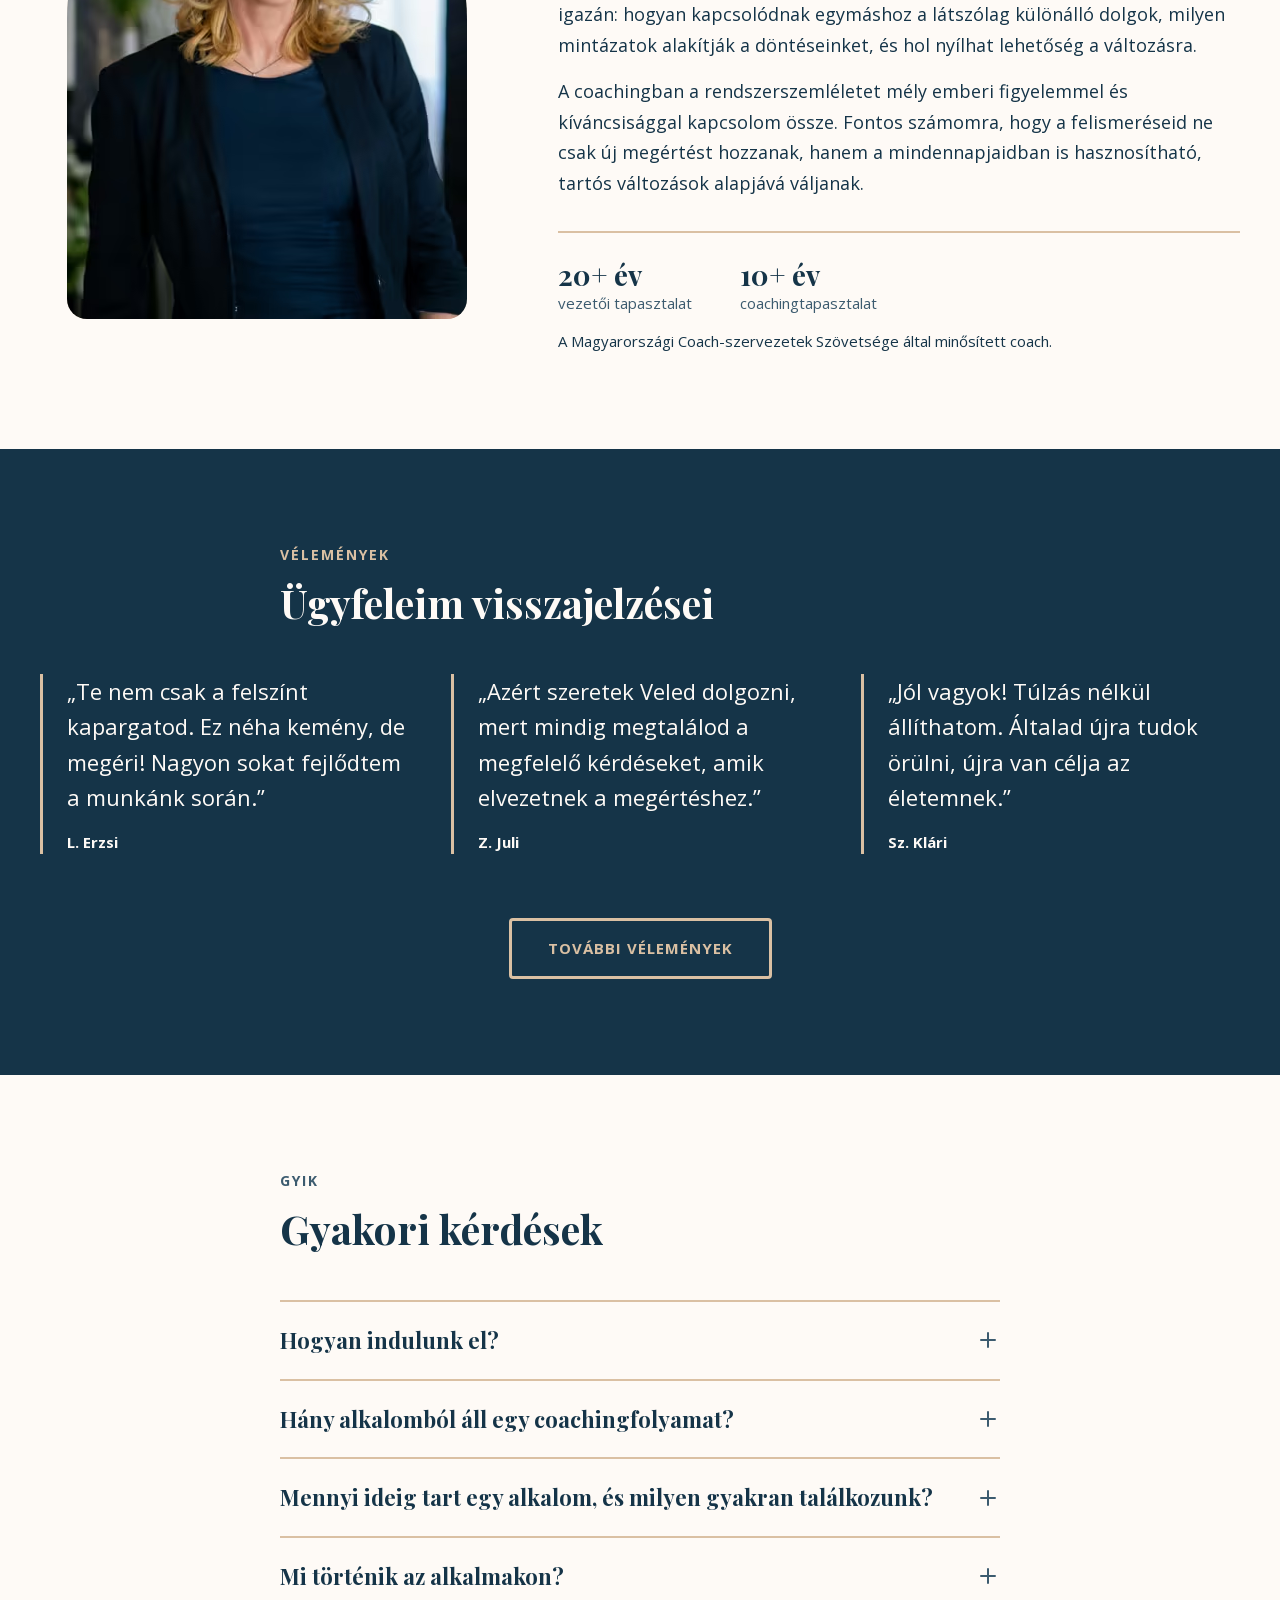
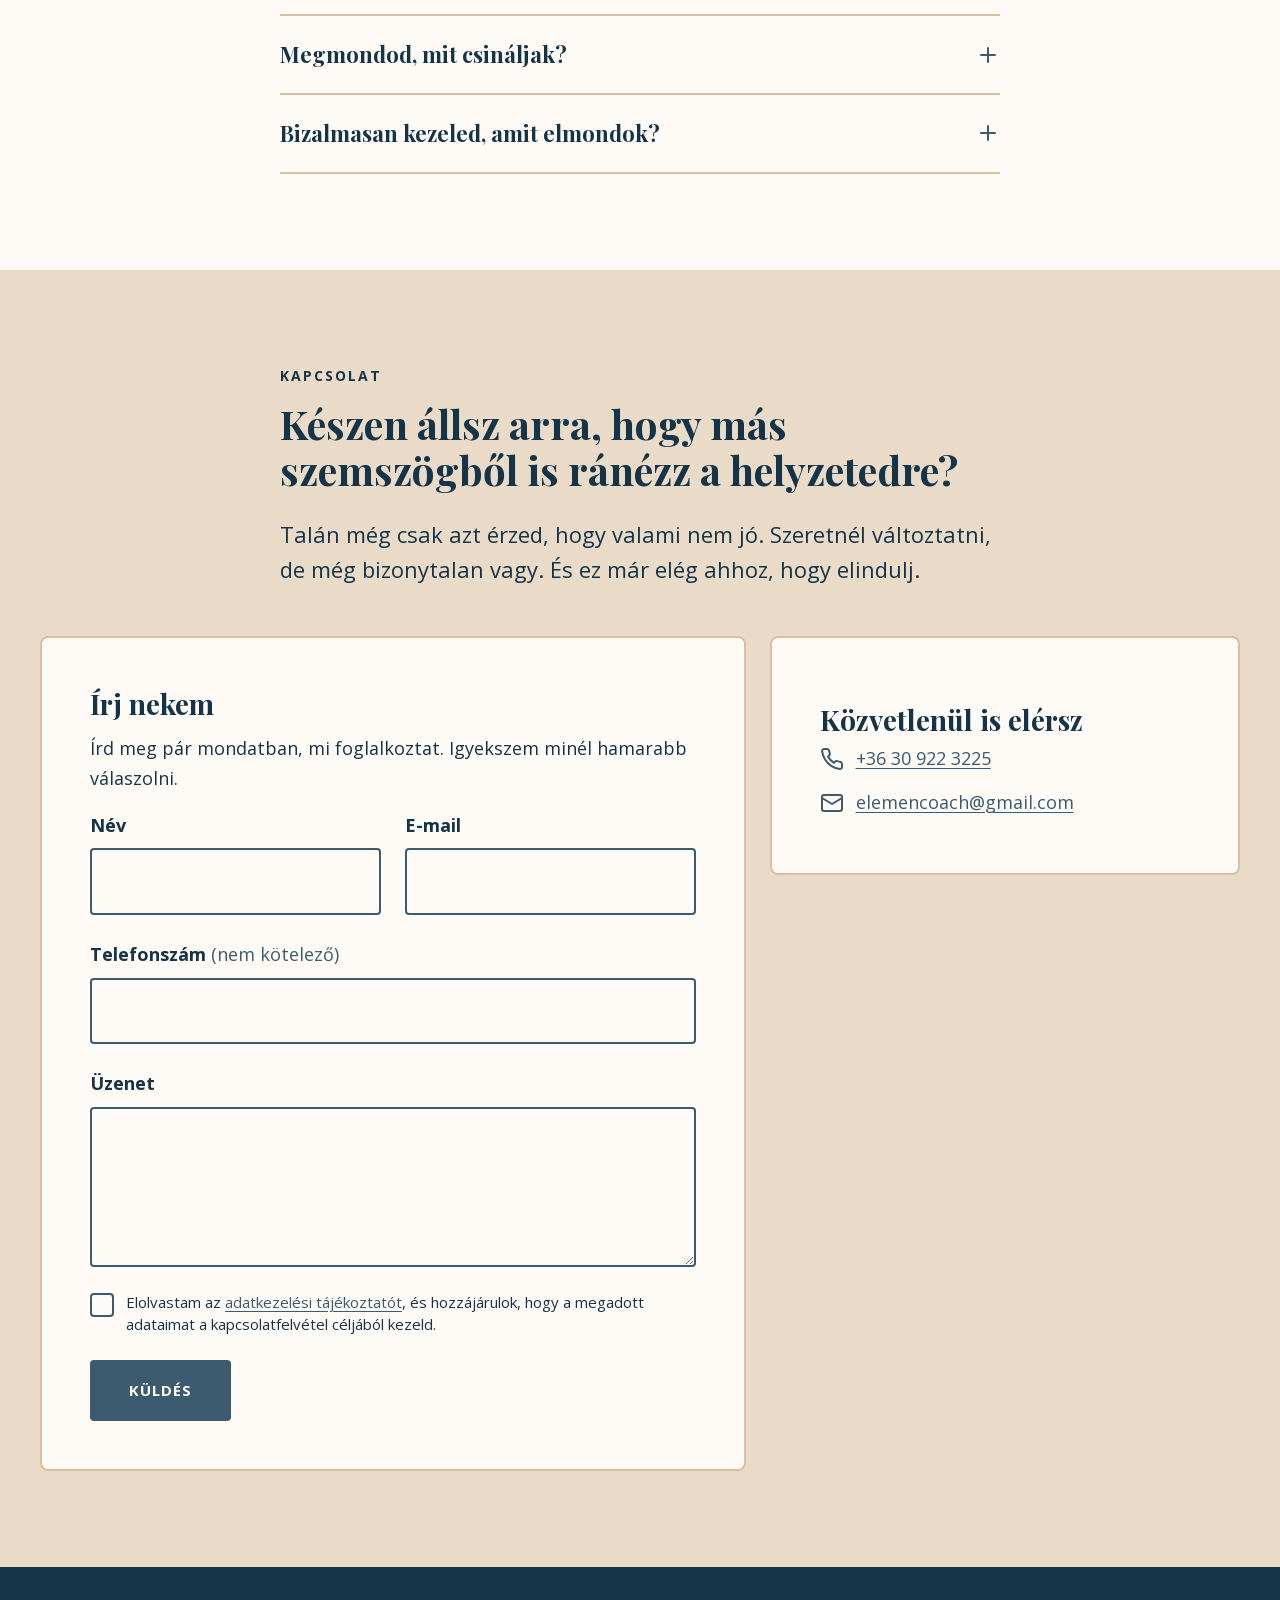
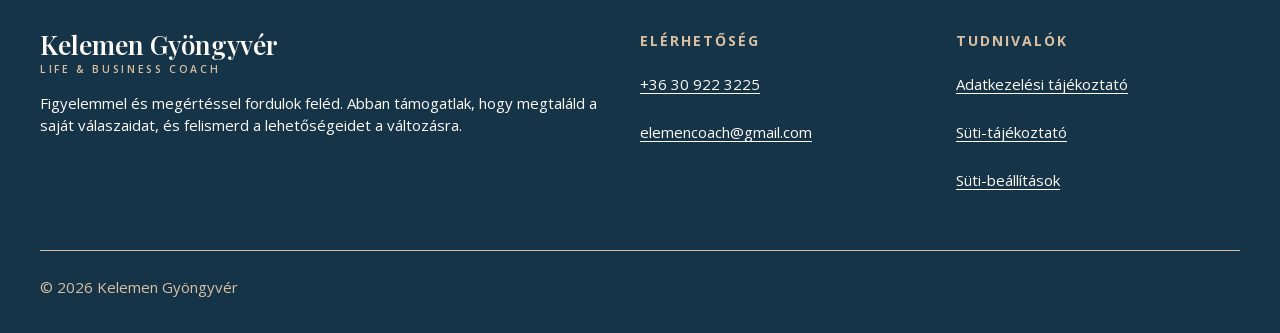
==== commit 03a4a9ee: "Design feedback: smaller radii, lighter sand, service CTAs, principle cards, lighter testimonials Co" ====
--- a/index.html
+++ b/index.html
@@ -205,7 +205,7 @@
             <div class="service-card__areas">
               <div>
                 <h4>Karrier</h4>
-                <ul class="plain-list">
+                <ul class="tag-list">
                   <li>Munkahelyi problémák</li>
                   <li>Munka–magánélet egyensúlya</li>
                   <li>Karrierváltás</li>
@@ -213,7 +213,7 @@
               </div>
               <div>
                 <h4>Önfejlesztés</h4>
-                <ul class="plain-list">
+                <ul class="tag-list">
                   <li>Önbizalom növelése</li>
                   <li>Önismeret fejlesztése</li>
                   <li>Önérvényesítés</li>
@@ -221,12 +221,15 @@
               </div>
               <div>
                 <h4>Életmód</h4>
-                <ul class="plain-list">
+                <ul class="tag-list">
                   <li>Stresszkezelés</li>
                   <li>Életközepi válság</li>
                   <li>Kiteljesedés</li>
                 </ul>
               </div>
+            </div>
+            <div class="service-card__cta">
+              <a class="button button--secondary" href="#kapcsolat" data-cta-id="service_egyeni" data-cta-location="services">Érdeklődöm</a>
             </div>
           </article>
           <article class="service-card" aria-labelledby="uzleti-title">
@@ -236,7 +239,7 @@
             <div class="service-card__areas">
               <div>
                 <h4>Szakmai és vezetői fejlődés</h4>
-                <ul class="plain-list">
+                <ul class="tag-list">
                   <li>Döntéshozatal</li>
                   <li>Konfliktuskezelés</li>
                   <li>Delegálás</li>
@@ -247,7 +250,7 @@
               </div>
               <div>
                 <h4>Az ember a szerep mögött</h4>
-                <ul class="plain-list">
+                <ul class="tag-list">
                   <li>Önbizalom</li>
                   <li>Önismeret</li>
                   <li>Stresszkezelés</li>
@@ -257,6 +260,9 @@
                 </ul>
               </div>
             </div>
+            <div class="service-card__cta">
+              <a class="button button--secondary" href="#kapcsolat" data-cta-id="service_uzleti" data-cta-location="services">Érdeklődöm</a>
+            </div>
           </article>
         </div>
       </div>
@@ -270,16 +276,16 @@
           <h2 id="modszer-title">Hogyan dolgozom?</h2>
           <p class="lead">Hiszek abban, hogy a változáshoz egyszerre van szükség elfogadásra és őszinteségre.</p>
         </div>
-        <ul class="feature-grid feature-grid--3">
-          <li class="feature">
+        <ul class="principle-grid">
+          <li class="principle">
             <h3>Figyelem és kíváncsiság</h3>
             <p>Kérdéseimmel arra hívlak, hogy más nézőpontból is ránézz a helyzetedre, és felfedezd, mi minden befolyásolja a döntéseidet, a reakcióidat és a lehetőségeidről alkotott képedet.</p>
           </li>
-          <li class="feature">
+          <li class="principle">
             <h3>A felszín mögé nézünk</h3>
             <p>Nem feltétlenül állunk meg az első válasznál. Ha a helyzeted úgy kívánja, a coaching eszközeit mélyebb önismereti módszerekkel egészítem ki, hogy a tudatos megértés mögötti érzelmi mintázatok is láthatóvá váljanak.</p>
           </li>
-          <li class="feature">
+          <li class="principle">
             <h3>A te ritmusodban</h3>
             <p>A munkánk irányát a te céljaid határozzák meg, a folyamat pedig a te ritmusodhoz igazodik. A döntések a tieid maradnak.</p>
           </li>
--- a/assets/css/tokens.css
+++ b/assets/css/tokens.css
@@ -0,0 +1,145 @@
+/* Elemen design system – tokenek (design system 11. fejezet).
+   Komponens csak ezekre a változókra hivatkozhat, nyers hex/px értékre nem. */
+
+:root {
+  --navy: #153448;
+  --slate: #3C5B6F;
+  --sand: #DAC0A3;
+  --cream: #FEFAF6;
+  /* A homok világosabb árnyalata: a homok szekciók háttere (tulajdonosi kérés, 2026-10-27). */
+  --sand-light: #EADBC8;
+  --bg-page: #FEFAF6;
+  --bg-section: #EADBC8;
+  --bg-band: #153448;
+  --surface-card: #FEFAF6;
+  --text-primary: #153448;
+  --text-secondary: #3C5B6F;
+  --band-text: #FEFAF6;
+  --band-text-muted: #DAC0A3;
+  --link: #3C5B6F;
+  --action: #3C5B6F;
+  --on-action: #FEFAF6;
+  --action-hover: #153448;
+  --on-action-hover: #FEFAF6;
+  --border-subtle: #DAC0A3;
+  --border-control: #3C5B6F;
+  --focus-ring: #153448;
+
+  --space-1: 4px;
+  --space-2: 8px;
+  --space-3: 12px;
+  --space-4: 16px;
+  --space-6: 24px;
+  --space-8: 32px;
+  --space-12: 48px;
+  --space-16: 64px;
+  --space-24: 96px;
+  --space-32: 128px;
+
+  --radius-sm: 4px;
+  --radius-md: 8px;
+  --radius-lg: 20px;
+  --radius-arch: 280px;
+
+  --shadow-card: 0 8px 24px rgba(21, 52, 72, 0.10);
+  --shadow-raised: 0 16px 40px rgba(21, 52, 72, 0.16);
+
+  --font-display: 'Playfair Display', Georgia, serif;
+  --font-sans: 'Open Sans', system-ui, sans-serif;
+
+  /* Betűskála (design system 4. fejezet). A mobilos értékek lent. */
+  --fs-display: 72px;
+  --lh-display: 1.05;
+  --fs-h1: 56px;
+  --lh-h1: 1.1;
+  --fs-h2: 40px;
+  --lh-h2: 1.15;
+  --fs-h3: 28px;
+  --lh-h3: 1.25;
+  --fs-h4: 22px;
+  --lh-h4: 1.3;
+  --fs-body-lg: 22px;
+  --lh-body-lg: 1.6;
+  --fs-body: 18px;
+  --lh-body: 1.7;
+  --fs-small: 15px;
+  --lh-small: 1.5;
+  --fs-eyebrow: 14px;
+  --lh-eyebrow: 1.4;
+  --ls-eyebrow: 2px;
+  --fs-button: 15px;
+  --fs-nav: 16px;
+  --ls-button: 1px;
+  --fw-regular: 400;
+  --fw-semibold: 600;
+  --fw-bold: 700;
+
+  /* Layout (design system 5. fejezet) */
+  --container: 1200px;
+  --measure: 720px;
+  --gutter: var(--space-6);
+  --section-pad: var(--space-24);
+  --hero-pad: var(--space-32);
+  --border-width: 2px;
+  --border-width-strong: 3px;
+  --stripe-width: 10px;
+  --tap-min: 44px;
+  --hairline: 1px;
+  --portrait-w: 560px;
+  --portrait-sm-w: 400px;
+  --header-h: 84px;
+  --statement-max: 900px;
+  --consent-max: 560px;
+  --area-min: 150px;
+  --textarea-min: 160px;
+
+  /* Komponensméretek */
+  --button-pad-y: calc(var(--space-4) + var(--space-1));
+  --button-pad-x: calc(var(--space-8) + var(--space-1));
+  --wordmark-min: 160px;
+  --wordmark-name: 26px;
+  --wordmark-role: 10.5px;
+  --wordmark-tracking: 0.25em;
+  --icon-size: 24px;
+  --icon-size-sm: 18px;
+  --check-size: 24px;
+  --check-mark: 14px;
+
+  /* Mozgás (design system 7. fejezet) */
+  --dur: 180ms;
+  --ease: ease-out;
+  --breath: 6s;
+}
+
+/* Sötét téma: hero-sáv, záró CTA, vélemény. A <section data-theme="dark"> elemen belül érvényes. */
+[data-theme="dark"] {
+  --bg-page: #153448;
+  --bg-section: #3C5B6F;
+  --bg-band: #3C5B6F;
+  --surface-card: #3C5B6F;
+  --text-primary: #FEFAF6;
+  --text-secondary: #DAC0A3;
+  --band-text: #FEFAF6;
+  --band-text-muted: #FEFAF6;
+  --link: #DAC0A3;
+  --action: #DAC0A3;
+  --on-action: #153448;
+  --action-hover: #FEFAF6;
+  --on-action-hover: #153448;
+  --border-subtle: #DAC0A3;
+  --border-control: #DAC0A3;
+  --focus-ring: #DAC0A3;
+}
+
+/* Mobil: a címek egy fokkal kisebbek, a szekciók tere space-16.
+   A display mobilos méretét a design system nem adja meg: a h1 fölé, 44 px-re állítottam. */
+@media (max-width: 639px) {
+  :root {
+    --fs-display: 44px;
+    --fs-h1: 36px;
+    --fs-h2: 30px;
+    --gutter: var(--space-4);
+    --section-pad: var(--space-16);
+    --hero-pad: var(--space-12);
+  }
+}
--- a/assets/css/base.css
+++ b/assets/css/base.css
@@ -0,0 +1,235 @@
+/* Betűk: önállóan hostolt woff2 (Google Fonts, OFL). A latin-ext vágás kell az „ő” és „ű” betűhöz. */
+@font-face {
+  font-family: 'Playfair Display';
+  font-style: normal;
+  font-weight: 600 700;
+  font-display: swap;
+  src: url(/assets/fonts/playfair-display-latin-ext.woff2) format('woff2');
+  unicode-range: U+0100-02BA, U+02BD-02C5, U+02C7-02CC, U+02CE-02D7, U+02DD-02FF, U+0304, U+0308, U+0329, U+1D00-1DBF, U+1E00-1E9F, U+1EF2-1EFF, U+2020, U+20A0-20AB, U+20AD-20C4, U+2113, U+2C60-2C7F, U+A720-A7FF;
+}
+@font-face {
+  font-family: 'Playfair Display';
+  font-style: normal;
+  font-weight: 600 700;
+  font-display: swap;
+  src: url(/assets/fonts/playfair-display-latin.woff2) format('woff2');
+  unicode-range: U+0000-00FF, U+0131, U+0152-0153, U+02BB-02BC, U+02C6, U+02DA, U+02DC, U+0304, U+0308, U+0329, U+2000-206F, U+20AC, U+2122, U+2191, U+2193, U+2212, U+2215, U+FEFF, U+FFFD;
+}
+@font-face {
+  font-family: 'Open Sans';
+  font-style: normal;
+  font-weight: 400 700;
+  font-display: swap;
+  src: url(/assets/fonts/open-sans-latin-ext.woff2) format('woff2');
+  unicode-range: U+0100-02BA, U+02BD-02C5, U+02C7-02CC, U+02CE-02D7, U+02DD-02FF, U+0304, U+0308, U+0329, U+1D00-1DBF, U+1E00-1E9F, U+1EF2-1EFF, U+2020, U+20A0-20AB, U+20AD-20C4, U+2113, U+2C60-2C7F, U+A720-A7FF;
+}
+@font-face {
+  font-family: 'Open Sans';
+  font-style: normal;
+  font-weight: 400 700;
+  font-display: swap;
+  src: url(/assets/fonts/open-sans-latin.woff2) format('woff2');
+  unicode-range: U+0000-00FF, U+0131, U+0152-0153, U+02BB-02BC, U+02C6, U+02DA, U+02DC, U+0304, U+0308, U+0329, U+2000-206F, U+20AC, U+2122, U+2191, U+2193, U+2212, U+2215, U+FEFF, U+FFFD;
+}
+
+*,
+*::before,
+*::after {
+  box-sizing: border-box;
+}
+
+html {
+  -webkit-text-size-adjust: 100%;
+  scroll-behavior: smooth;
+  scroll-padding-top: var(--space-24);
+}
+
+body {
+  margin: 0;
+  background: var(--bg-page);
+  color: var(--text-primary);
+  font-family: var(--font-sans);
+  font-size: var(--fs-body);
+  line-height: var(--lh-body);
+  font-weight: var(--fw-regular);
+  hyphens: manual;
+  overflow-wrap: break-word;
+}
+
+img,
+svg,
+picture {
+  display: block;
+  max-width: 100%;
+  height: auto;
+}
+
+h1,
+h2,
+h3,
+h4 {
+  margin: 0;
+  font-family: var(--font-display);
+  font-weight: var(--fw-bold);
+  color: var(--text-primary);
+  text-wrap: balance;
+}
+
+h1 { font-size: var(--fs-h1); line-height: var(--lh-h1); }
+h2 { font-size: var(--fs-h2); line-height: var(--lh-h2); }
+h3 { font-size: var(--fs-h3); line-height: var(--lh-h3); }
+h4 { font-size: var(--fs-h4); line-height: var(--lh-h4); }
+
+p,
+ul,
+ol,
+dl,
+blockquote,
+figure {
+  margin: 0;
+}
+
+p + p {
+  margin-top: var(--space-4);
+}
+
+a {
+  color: var(--link);
+  text-decoration: underline;
+  text-underline-offset: 0.18em;
+  text-decoration-thickness: var(--hairline);
+  transition: color var(--dur) var(--ease);
+}
+
+a:hover {
+  text-decoration-thickness: var(--border-width);
+}
+
+:focus-visible {
+  outline: var(--border-width-strong) solid var(--focus-ring);
+  outline-offset: var(--border-width-strong);
+}
+
+strong {
+  font-weight: var(--fw-bold);
+}
+
+::selection {
+  background: var(--sand);
+  color: var(--navy);
+}
+
+/* Segédosztályok */
+
+.visually-hidden {
+  position: absolute !important;
+  width: 1px;
+  height: 1px;
+  padding: 0;
+  margin: -1px;
+  overflow: hidden;
+  clip: rect(0 0 0 0);
+  white-space: nowrap;
+  border: 0;
+}
+
+.skip-link {
+  position: absolute;
+  left: var(--space-4);
+  top: var(--space-4);
+  z-index: 100;
+  padding: var(--space-3) var(--space-6);
+  background: var(--action);
+  color: var(--on-action);
+  border-radius: var(--radius-md);
+  font-weight: var(--fw-bold);
+  transform: translateY(-200%);
+}
+
+.skip-link:focus {
+  transform: none;
+}
+
+.container {
+  width: 100%;
+  max-width: calc(var(--container) + 2 * var(--gutter));
+  margin-inline: auto;
+  padding-inline: var(--gutter);
+}
+
+.measure {
+  max-width: var(--measure);
+}
+
+.section {
+  padding-block: var(--section-pad);
+  background: var(--bg-page);
+  color: var(--text-primary);
+}
+
+/* Homok szekció: rajta csak text-primary, a link is text-primary, aláhúzva (3. fejezet). */
+.section--sand {
+  background: var(--bg-section);
+  --link: var(--text-primary);
+  --text-secondary: var(--text-primary);
+}
+
+.section--band {
+  background: var(--bg-page);
+}
+
+.eyebrow {
+  display: block;
+  margin-bottom: var(--space-3);
+  font-family: var(--font-sans);
+  font-size: var(--fs-eyebrow);
+  line-height: var(--lh-eyebrow);
+  font-weight: var(--fw-bold);
+  letter-spacing: var(--ls-eyebrow);
+  text-transform: uppercase;
+  color: var(--text-secondary);
+}
+
+.lead {
+  font-size: var(--fs-body-lg);
+  line-height: var(--lh-body-lg);
+}
+
+.subtitle {
+  font-family: var(--font-display);
+  font-size: var(--fs-h3);
+  line-height: var(--lh-h3);
+  font-weight: var(--fw-bold);
+  color: var(--text-secondary);
+}
+
+.small {
+  font-size: var(--fs-small);
+  line-height: var(--lh-small);
+}
+
+.section-head {
+  max-width: var(--measure);
+  margin-bottom: var(--space-12);
+}
+
+.section-head > * + * {
+  margin-top: var(--space-4);
+}
+
+.stack > * + * {
+  margin-top: var(--space-4);
+}
+
+@media (prefers-reduced-motion: reduce) {
+  html {
+    scroll-behavior: auto;
+  }
+
+  *,
+  *::before,
+  *::after {
+    animation: none !important;
+    transition: none !important;
+  }
+}
--- a/assets/css/components.css
+++ b/assets/css/components.css
@@ -11,7 +11,7 @@
   min-height: var(--tap-min);
   padding: var(--button-pad-y) var(--button-pad-x);
   border: var(--border-width-strong) solid var(--action);
-  border-radius: var(--radius-md);
+  border-radius: var(--radius-sm);
   background: var(--action);
   color: var(--on-action);
   font-family: var(--font-sans);
@@ -124,7 +124,7 @@
   padding-block: var(--space-2);
   color: var(--text-primary);
   font-weight: var(--fw-bold);
-  font-size: var(--fs-body);
+  font-size: var(--fs-nav);
   text-decoration: none;
   border-bottom: var(--border-width) solid transparent;
 }
@@ -321,14 +321,38 @@
   border-top: var(--border-width) solid var(--border-subtle);
 }
 
-@media (min-width: 640px) {
-  .service-card__areas {
-    grid-template-columns: repeat(auto-fit, minmax(var(--area-min), 1fr));
-  }
-}
-
 .service-card__areas h4 {
-  margin-bottom: var(--space-2);
+  margin-bottom: var(--space-3);
+  font-family: var(--font-sans);
+  font-size: var(--fs-eyebrow);
+  line-height: var(--lh-eyebrow);
+  letter-spacing: var(--ls-eyebrow);
+  text-transform: uppercase;
+  color: var(--text-secondary);
+}
+
+.service-card__cta {
+  margin-top: auto;
+  padding-top: var(--space-6);
+}
+
+/* Címkelista: rövid témák, tördelődő sorban. */
+.tag-list {
+  display: flex;
+  flex-wrap: wrap;
+  gap: var(--space-2);
+  margin: 0;
+  padding: 0;
+  list-style: none;
+}
+
+.tag-list li {
+  padding: var(--space-1) var(--space-3);
+  background: var(--sand-light);
+  border-radius: var(--radius-sm);
+  font-size: var(--fs-small);
+  line-height: var(--lh-small);
+  color: var(--text-primary);
 }
 
 .plain-list {
@@ -391,6 +415,46 @@
   margin-bottom: var(--space-3);
 }
 
+/* Alapelvek: számozott kártyák, hogy elváljanak az „Amit hozok” listától. */
+
+.principle-grid {
+  display: grid;
+  gap: var(--space-6);
+  margin: 0;
+  padding: 0;
+  list-style: none;
+  counter-reset: principle;
+}
+
+@media (min-width: 1024px) {
+  .principle-grid {
+    grid-template-columns: repeat(3, 1fr);
+  }
+}
+
+.principle {
+  padding: var(--space-8);
+  background: var(--surface-card);
+  border-radius: var(--radius-md);
+  counter-increment: principle;
+}
+
+.principle::before {
+  content: "0" counter(principle);
+  display: block;
+  margin-bottom: var(--space-4);
+  font-family: var(--font-display);
+  font-size: var(--fs-h2);
+  line-height: 1;
+  color: var(--sand);
+}
+
+.principle h3 {
+  font-size: var(--fs-h4);
+  line-height: var(--lh-h4);
+  margin-bottom: var(--space-3);
+}
+
 /* 6.3 Testimonial */
 
 .testimonial-grid {
@@ -409,26 +473,27 @@
 
 .testimonial {
   padding-left: var(--space-6);
-  border-left: var(--stripe-width) solid var(--sand);
+  border-left: var(--border-width-strong) solid var(--sand);
 }
 
 .testimonial blockquote {
-  font-family: var(--font-display);
-  font-size: var(--fs-h3);
-  line-height: var(--lh-h3);
-  font-weight: var(--fw-bold);
+  font-family: var(--font-sans);
+  font-size: var(--fs-body-lg);
+  line-height: var(--lh-body-lg);
+  font-weight: var(--fw-regular);
   color: var(--band-text);
 }
 
 .testimonial--compact blockquote {
-  font-size: var(--fs-h4);
-  line-height: var(--lh-h4);
+  font-size: var(--fs-body);
+  line-height: var(--lh-body);
 }
 
 .testimonial figcaption {
   margin-top: var(--space-4);
   font-size: var(--fs-small);
   line-height: var(--lh-small);
+  font-weight: var(--fw-bold);
   color: var(--band-text-muted);
 }
 
@@ -438,6 +503,14 @@
 
 .more__toggle {
   list-style: none;
+}
+
+@media (min-width: 1024px) {
+  .more__toggle {
+    display: flex;
+    width: fit-content;
+    margin-inline: auto;
+  }
 }
 
 .more__toggle::-webkit-details-marker {
@@ -468,6 +541,7 @@
 
 .faq {
   max-width: var(--measure);
+  margin-inline: auto;
   border-top: var(--border-width) solid var(--border-subtle);
 }
 
@@ -526,7 +600,7 @@
   padding: var(--space-8);
   background: var(--surface-card);
   border: var(--border-width) solid var(--border-subtle);
-  border-radius: var(--radius-lg);
+  border-radius: var(--radius-md);
   /* A kártya krém felület homok szekción: a link és a másodlagos szöveg visszaáll. */
   --link: var(--slate);
   --text-secondary: var(--slate);
@@ -604,7 +678,7 @@
   background: var(--surface-card);
   color: var(--text-primary);
   border: var(--border-width) solid var(--border-control);
-  border-radius: var(--radius-md);
+  border-radius: var(--radius-sm);
   font: inherit;
 }
 
@@ -722,7 +796,7 @@
   align-items: flex-start;
   padding: var(--space-4) var(--space-6);
   border: var(--border-width) solid var(--border-control);
-  border-radius: var(--radius-md);
+  border-radius: var(--radius-sm);
   font-weight: var(--fw-bold);
 }
 
--- a/assets/css/pages.css
+++ b/assets/css/pages.css
@@ -1,4 +1,15 @@
 /* Oldalszintű elrendezés: hero, Rólam, jogi oldalak, 404. */
+
+/* Desktopon a keskeny tartalomblokkok középre kerülnek, a szöveg balra zárt marad. */
+@media (min-width: 1024px) {
+  .section-head,
+  .measure,
+  .statement,
+  .method__subhead {
+    max-width: var(--measure);
+    margin-inline: auto;
+  }
+}
 
 /* Hero: két oszlop, balra szöveg, jobbra portré boltívben. Mobilon a szöveg felül. */
 
@@ -58,7 +69,7 @@
 }
 
 .method__subhead {
-  margin: var(--space-16) 0 var(--space-8);
+  margin-block: var(--space-16) var(--space-8);
 }
 
 /* Rólam */
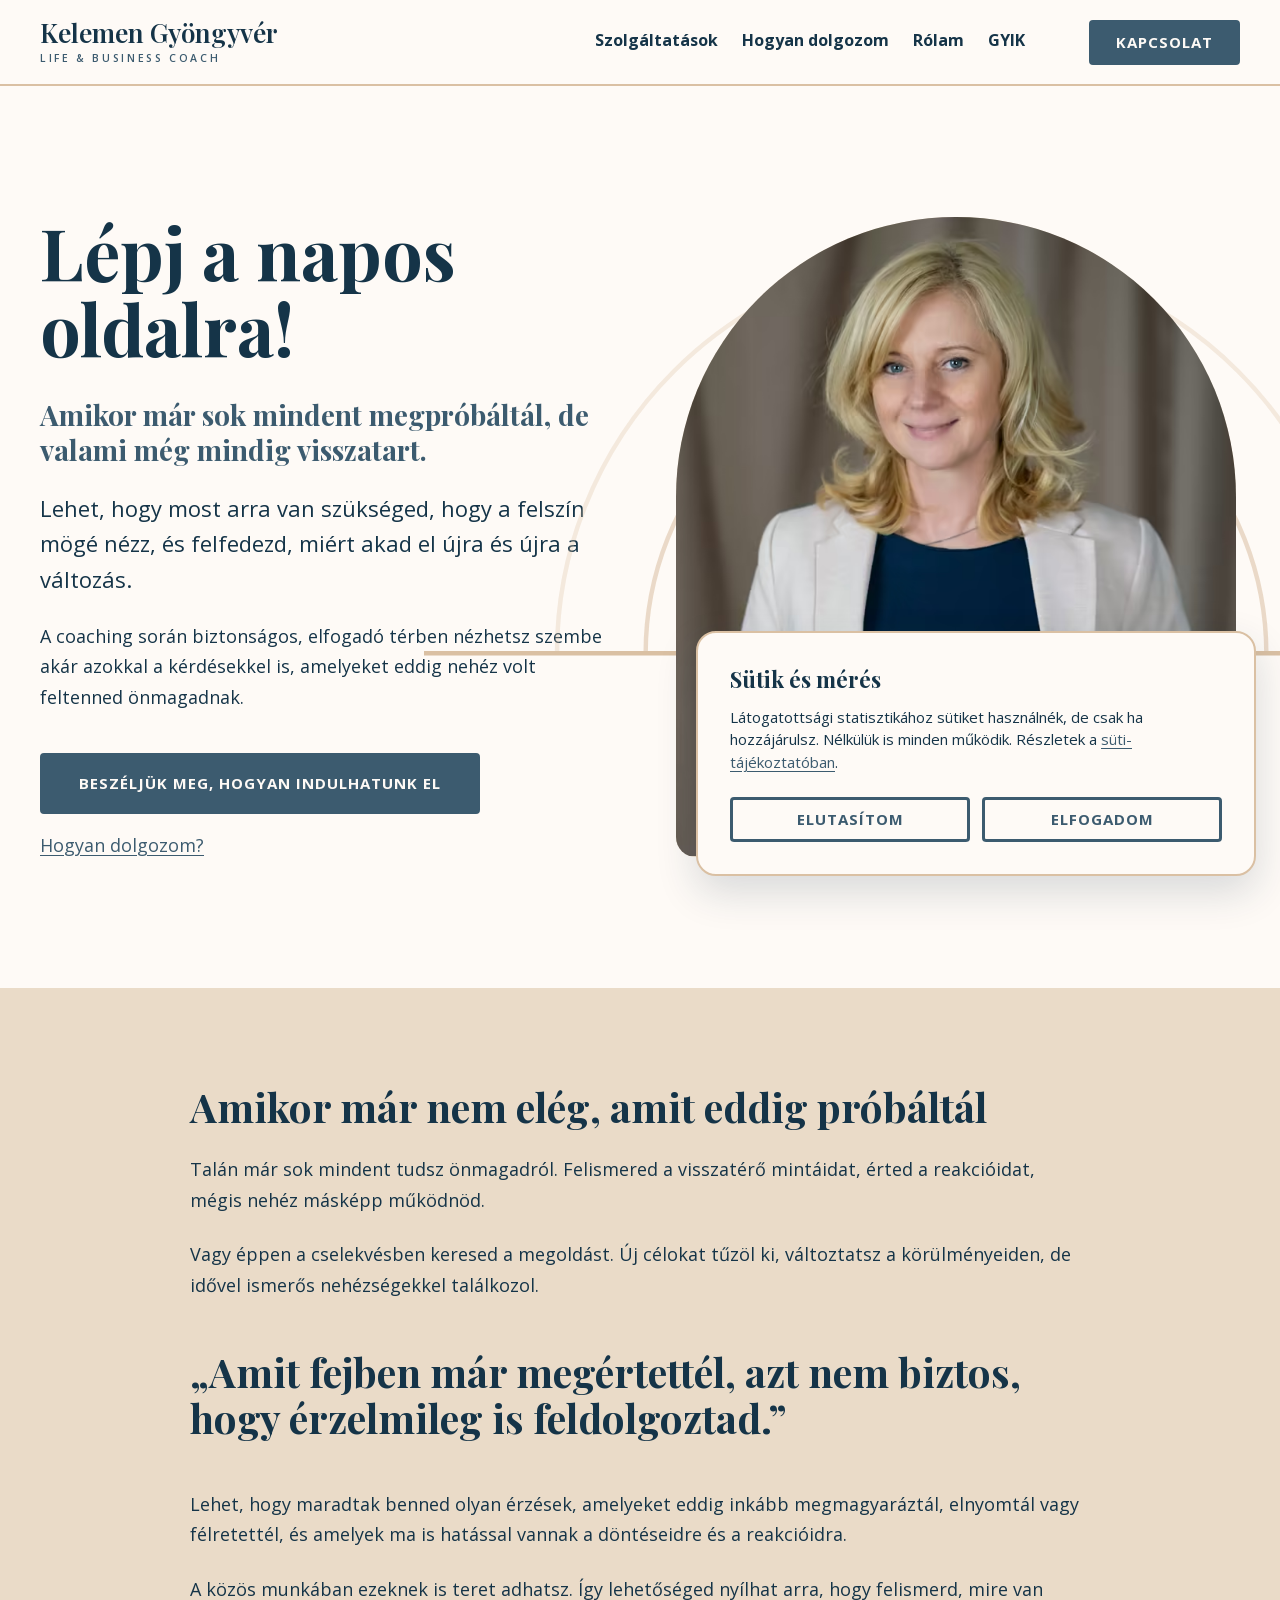
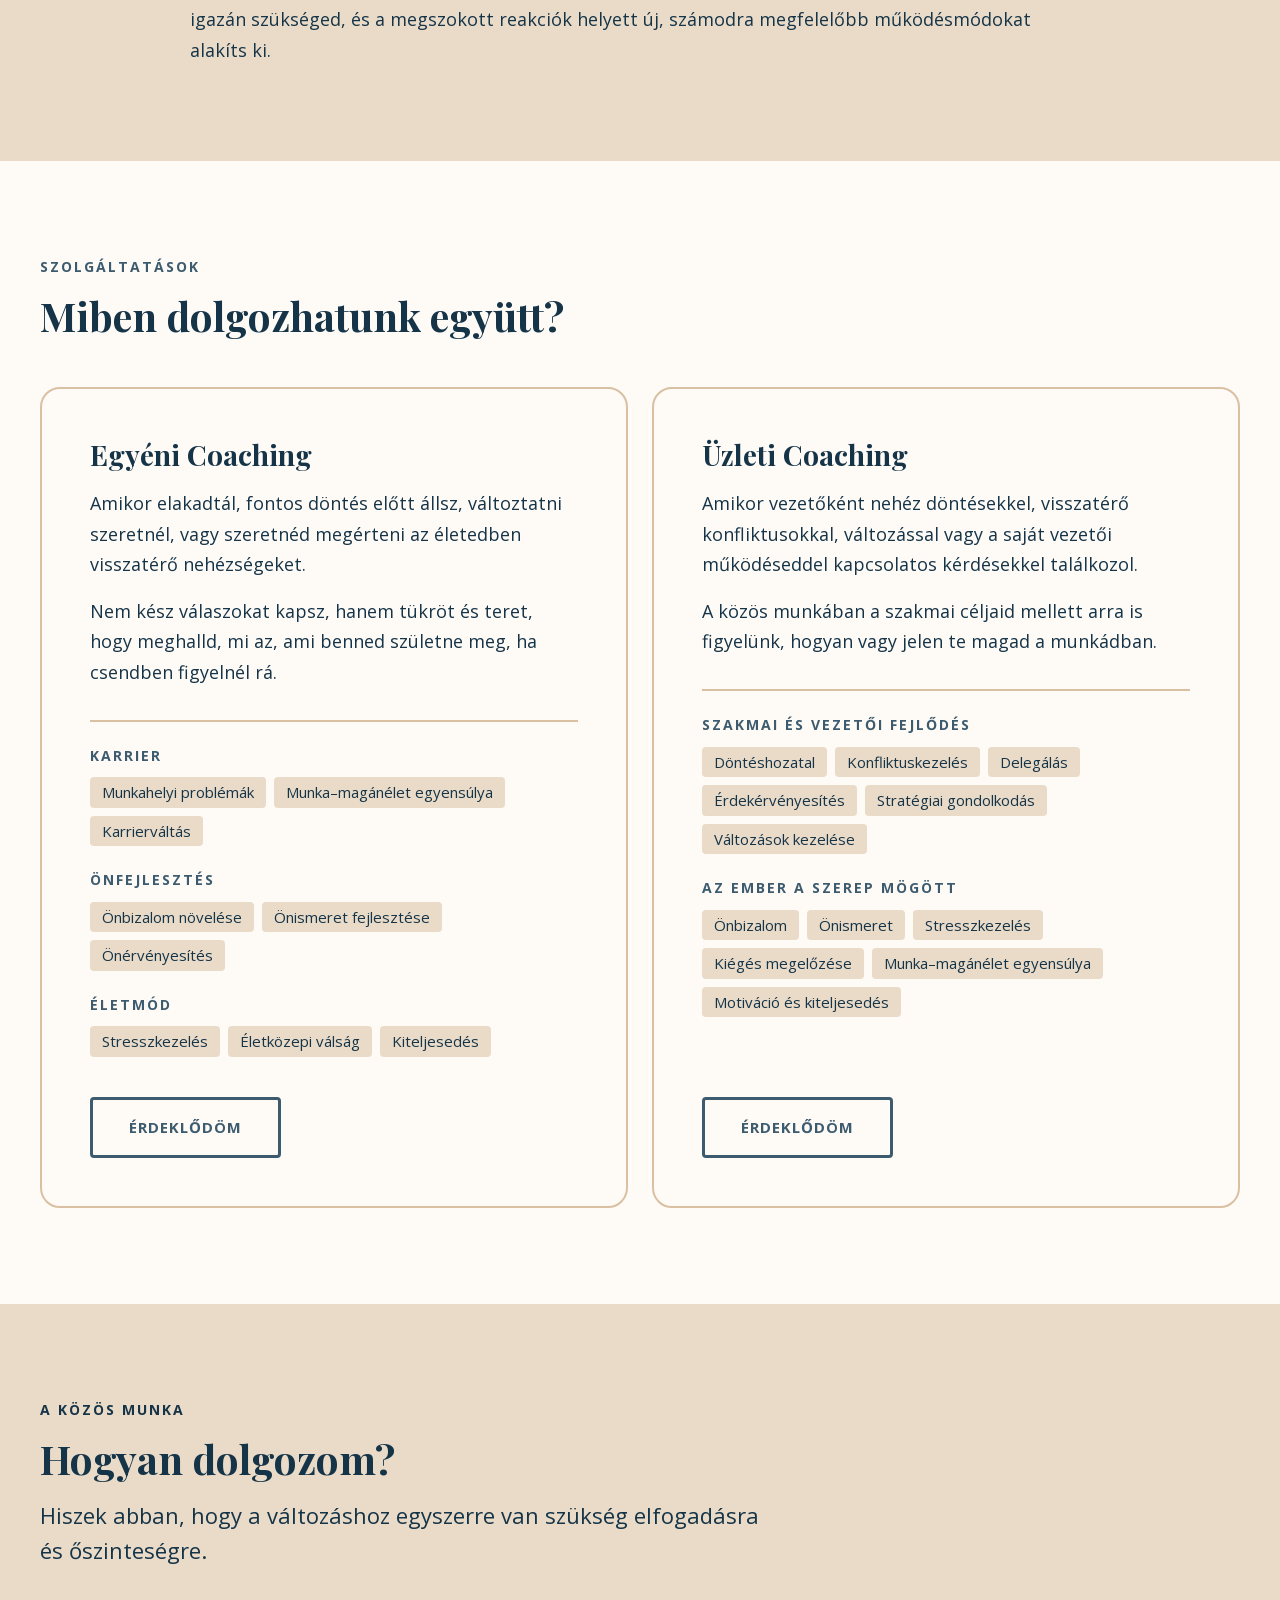
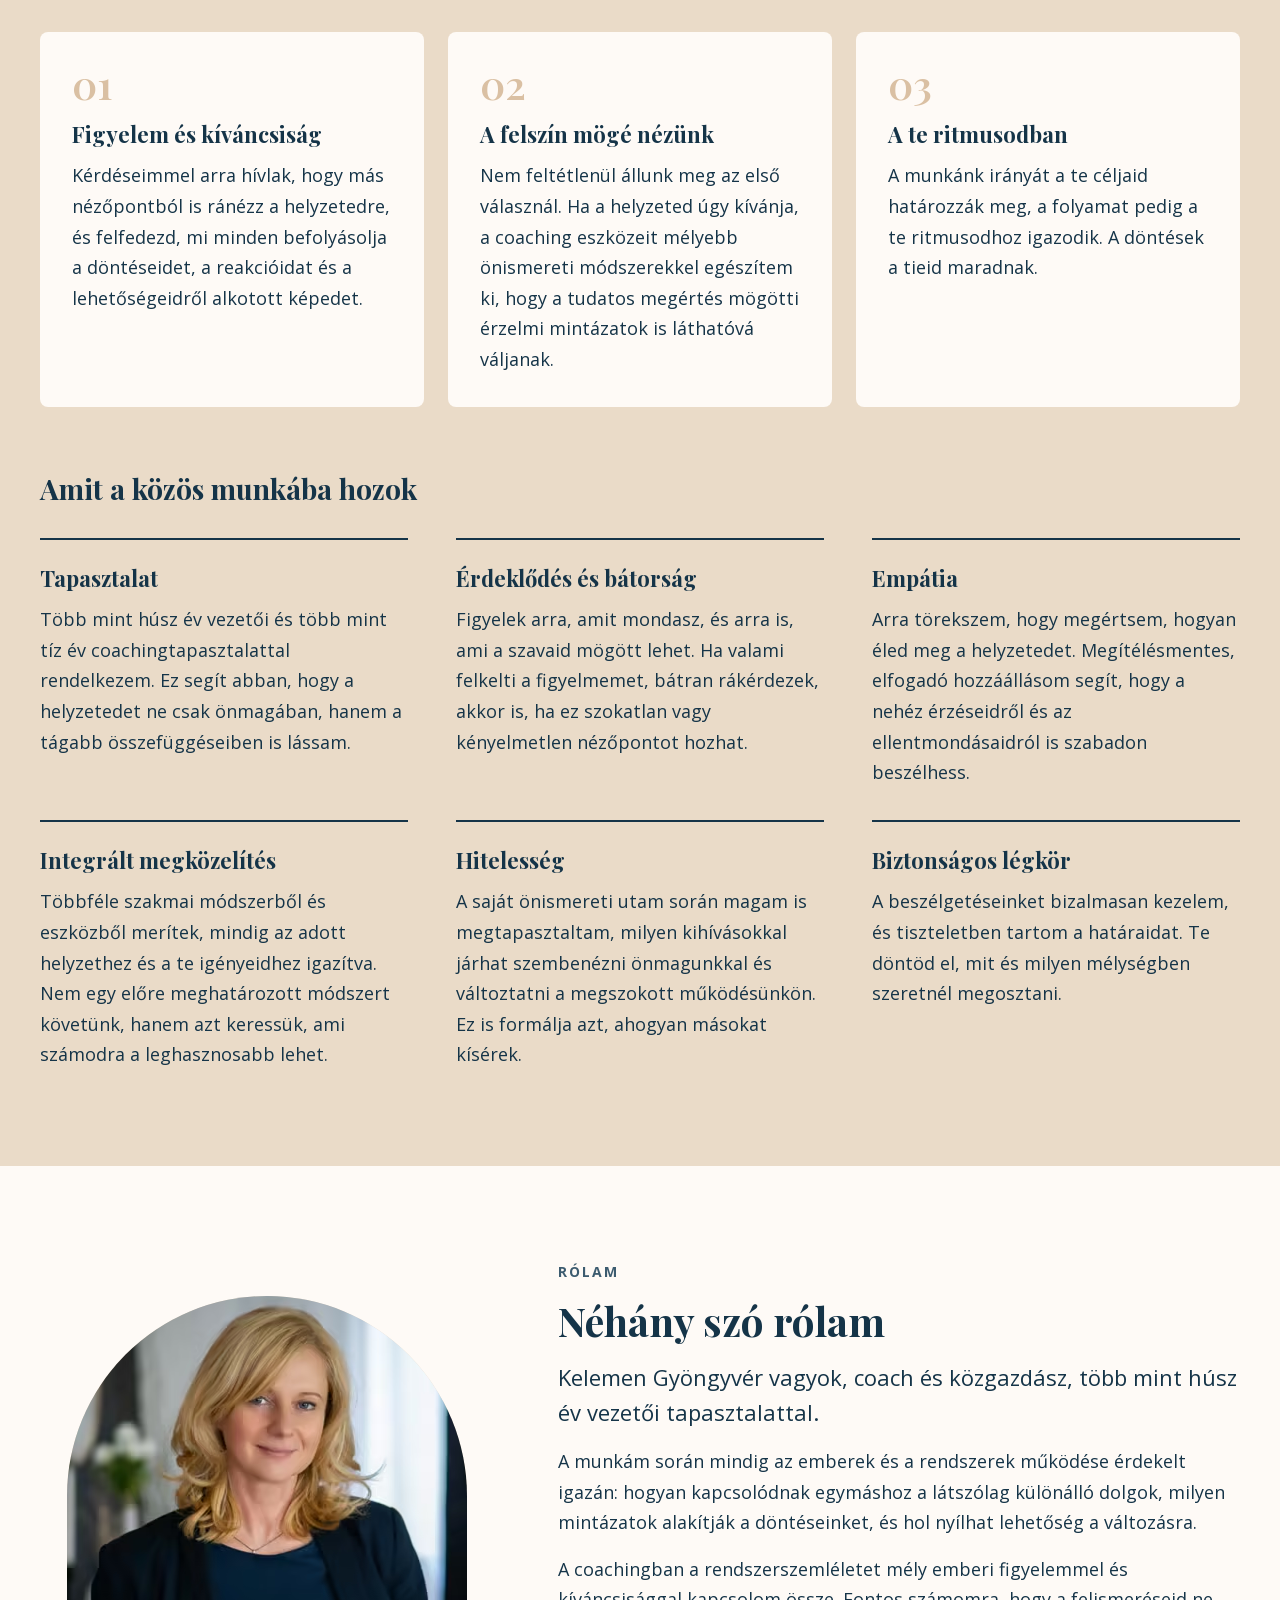
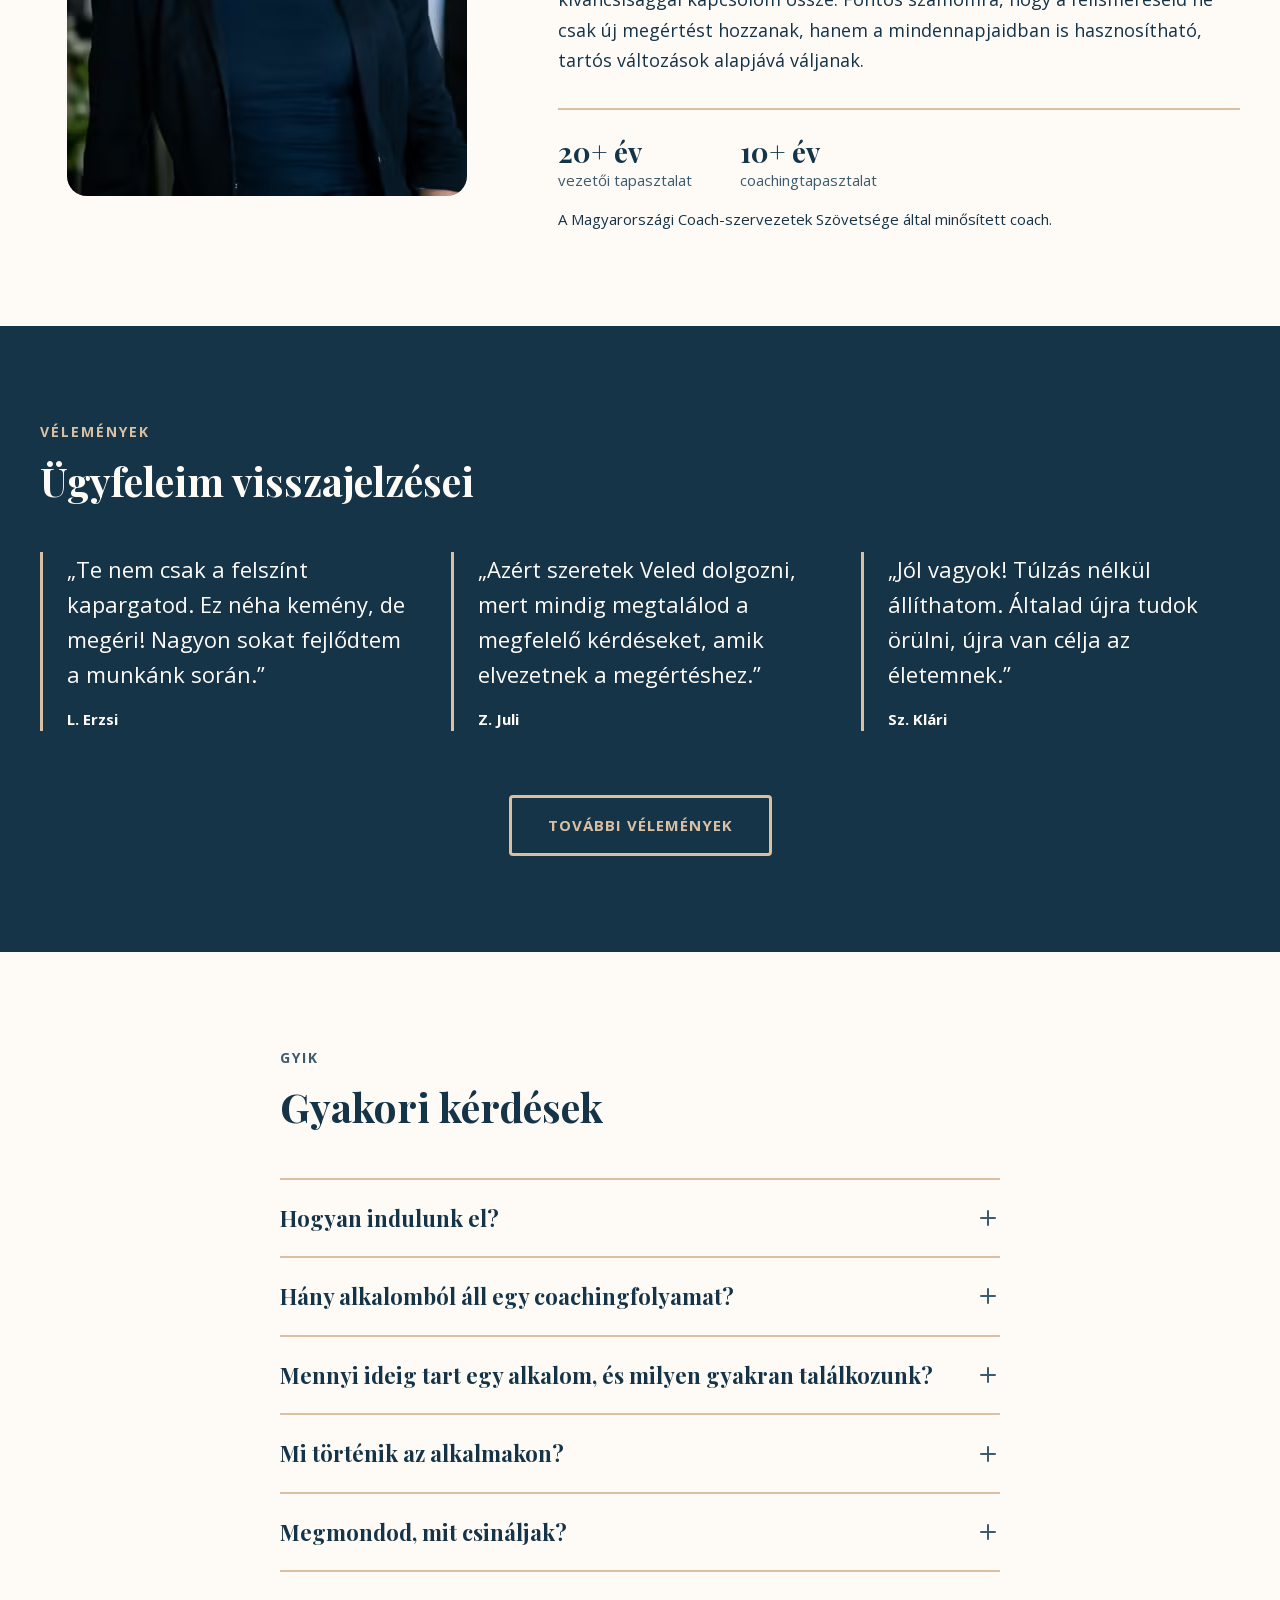
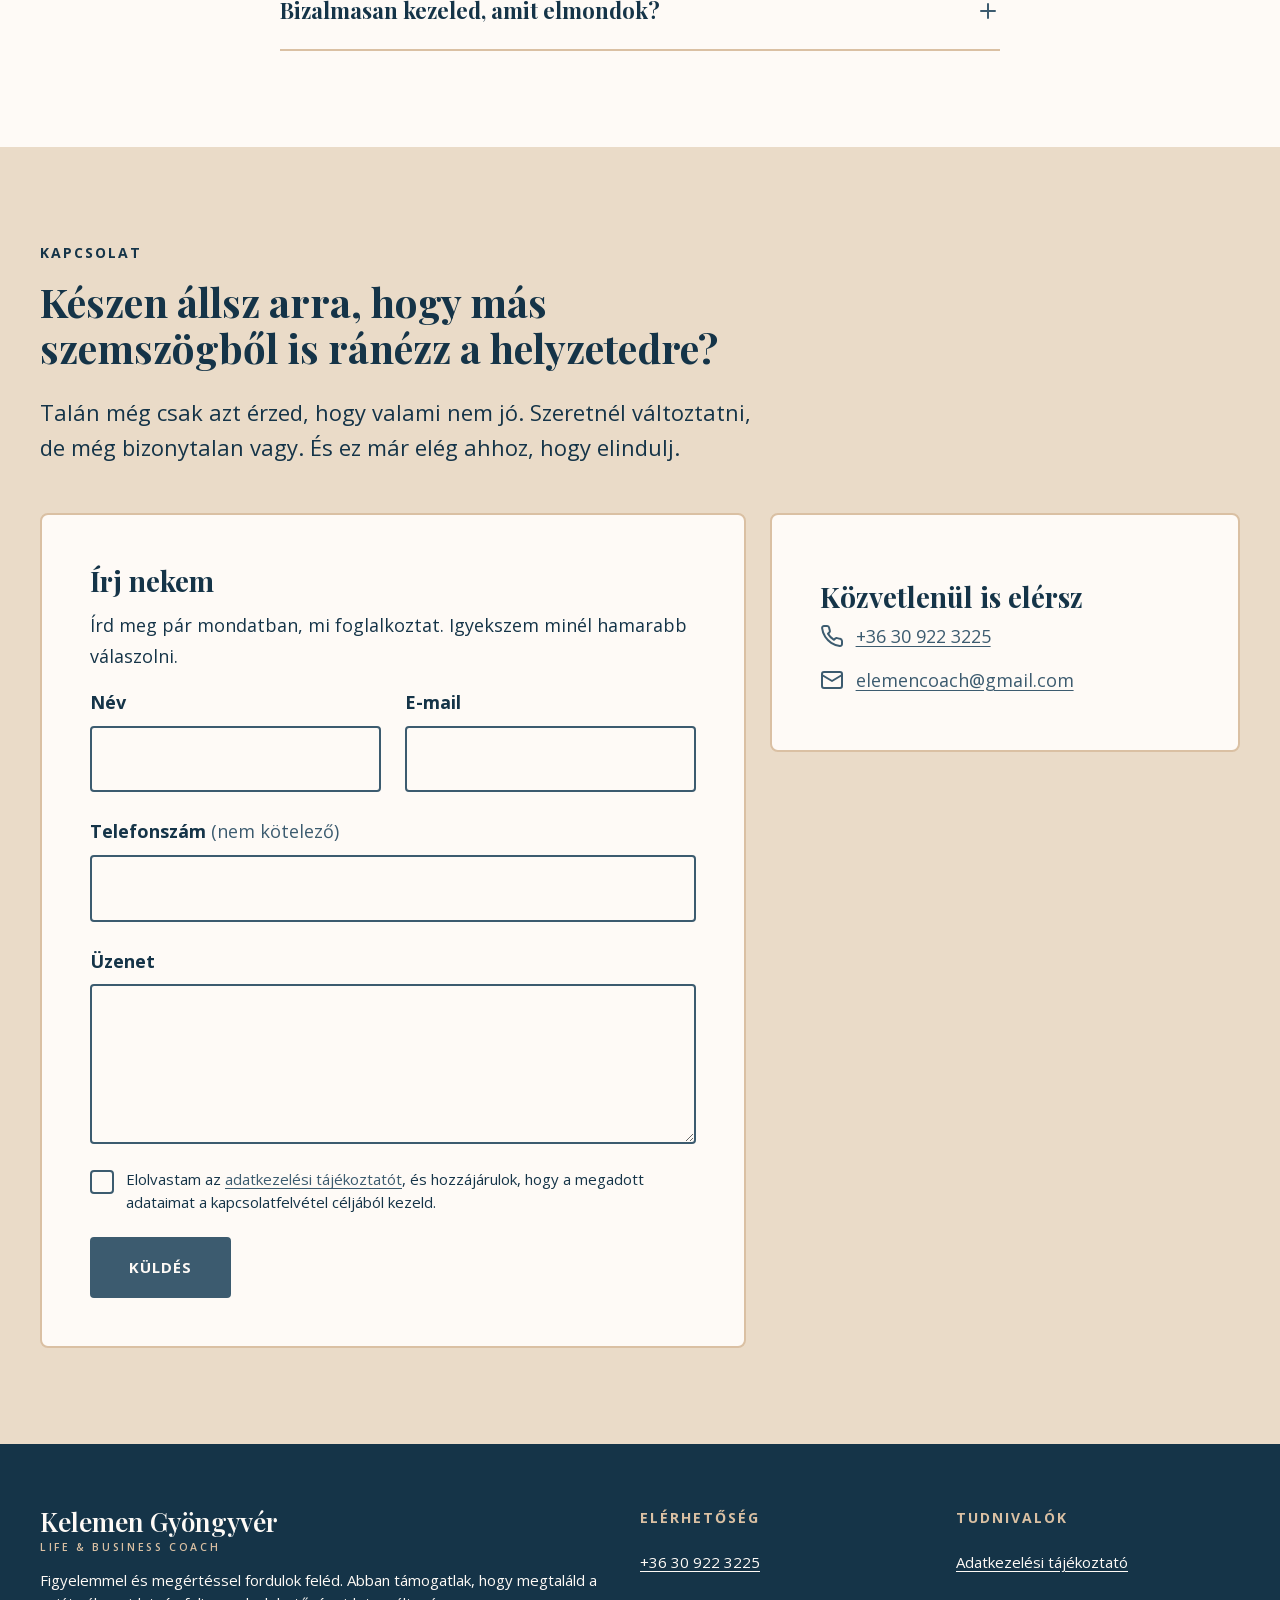
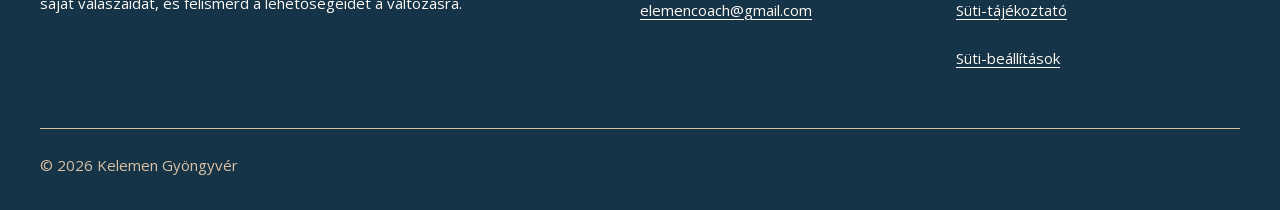
==== commit 47467af0: "Left-align full-width section heads, widen the intro section on desktop Co-Authored-By: Claude Opus " ====
--- a/index.html
+++ b/index.html
@@ -432,7 +432,7 @@
     <!-- GYIK -->
     <section class="section" id="gyik" aria-labelledby="gyik-title">
       <div class="container">
-        <div class="section-head">
+        <div class="section-head section-head--center">
           <span class="eyebrow">GYIK</span>
           <h2 id="gyik-title">Gyakori kérdések</h2>
         </div>
--- a/assets/css/pages.css
+++ b/assets/css/pages.css
@@ -1,13 +1,17 @@
 /* Oldalszintű elrendezés: hero, Rólam, jogi oldalak, 404. */
 
-/* Desktopon a keskeny tartalomblokkok középre kerülnek, a szöveg balra zárt marad. */
+/* Desktopon a keskeny szekciók (Kinek szól, GYIK) tartalma középre kerül, a szöveg balra zárt marad.
+   A teljes szélességű szekciókban (kártyák, rácsok) a cím balra, a rács vonalában áll. */
 @media (min-width: 1024px) {
-  .section-head,
-  .measure,
-  .statement,
-  .method__subhead {
-    max-width: var(--measure);
+  .section-head--center,
+  .insight,
+  .insight + .statement {
     margin-inline: auto;
+  }
+
+  .insight,
+  .insight + .statement {
+    max-width: var(--statement-max);
   }
 }
 
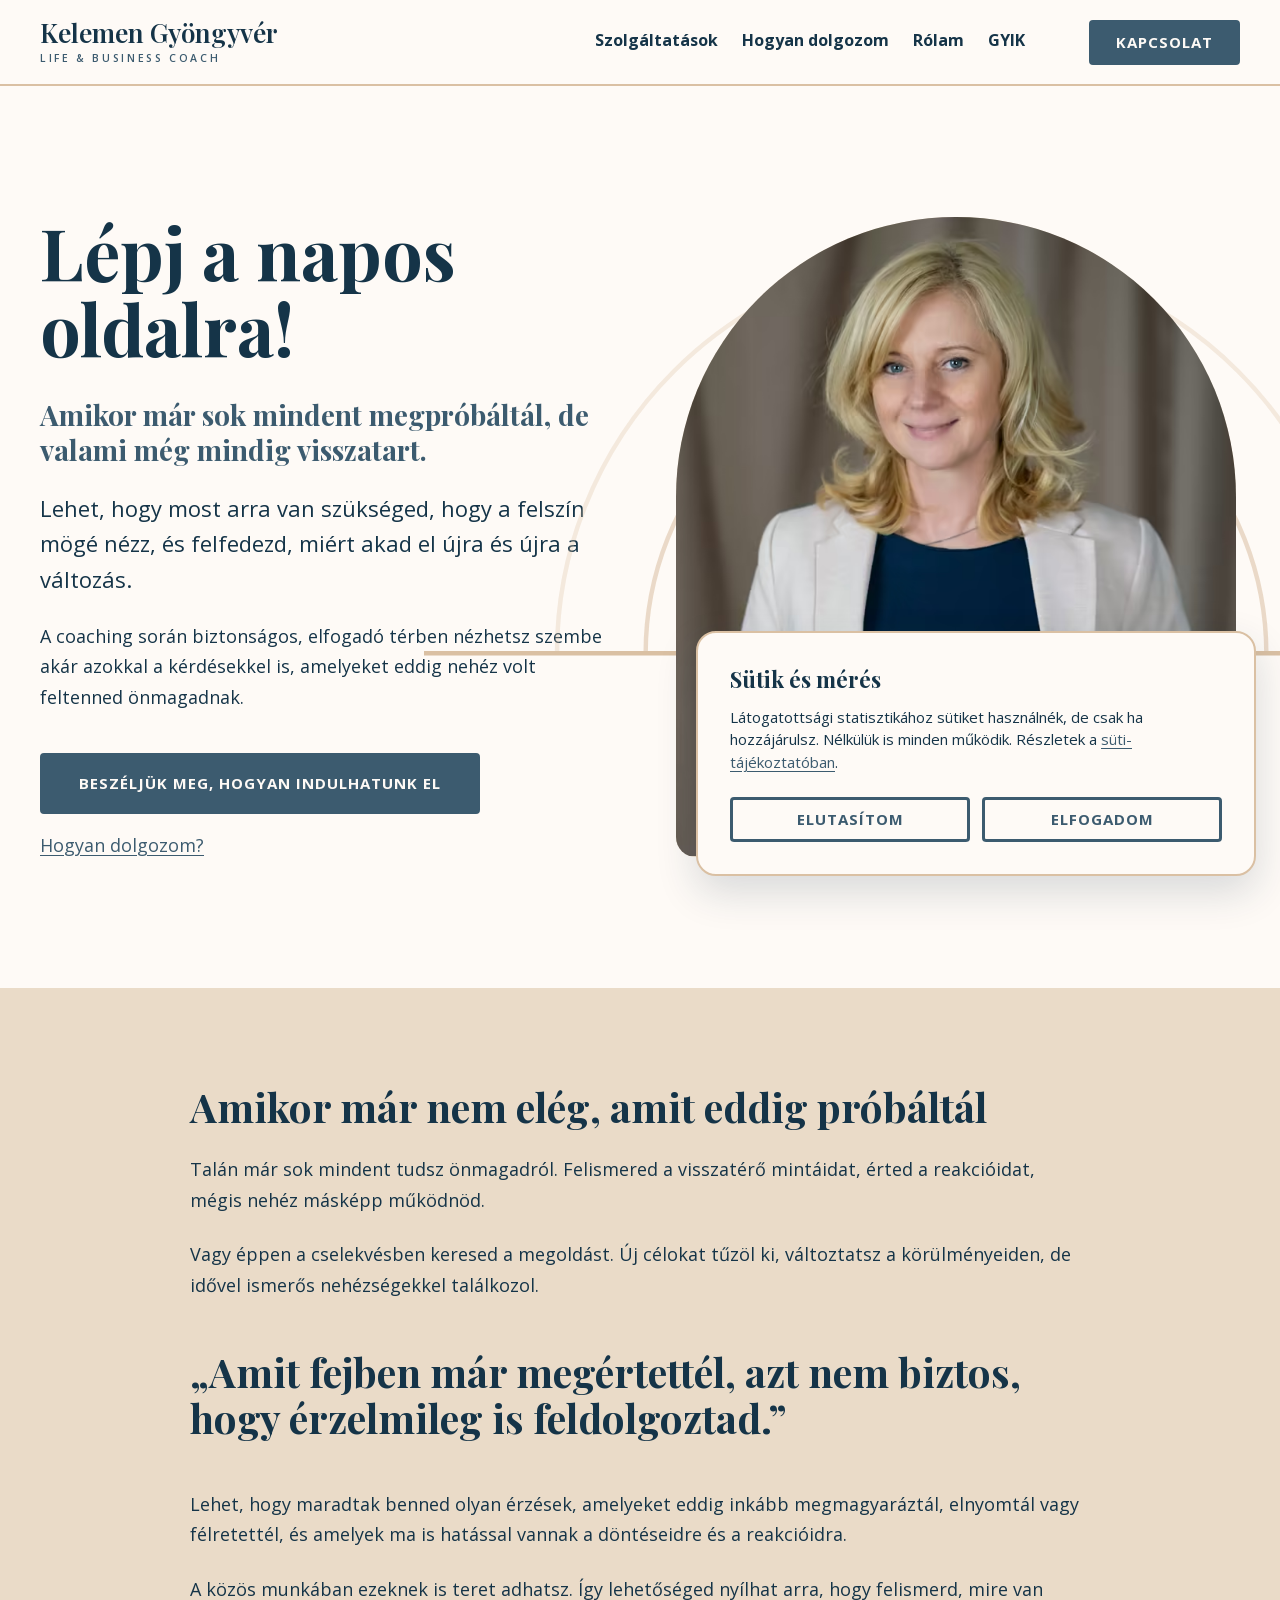
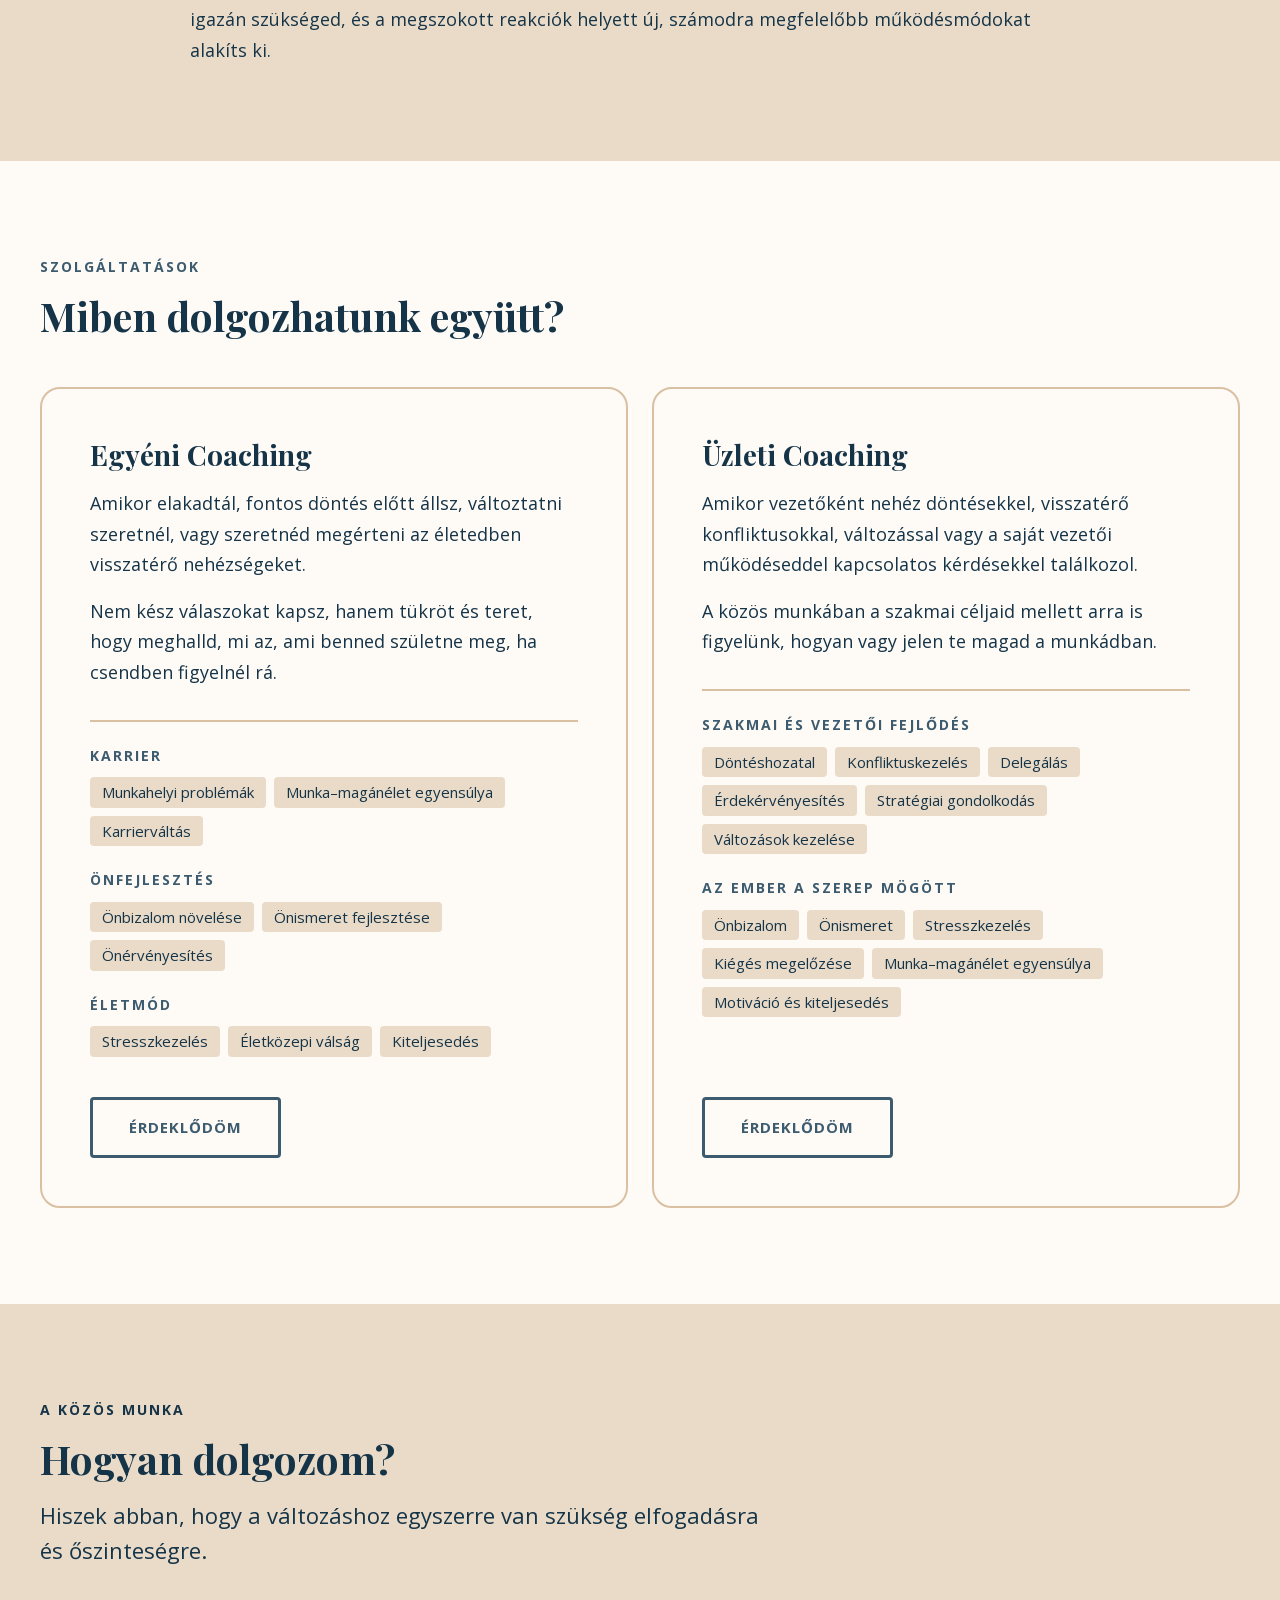
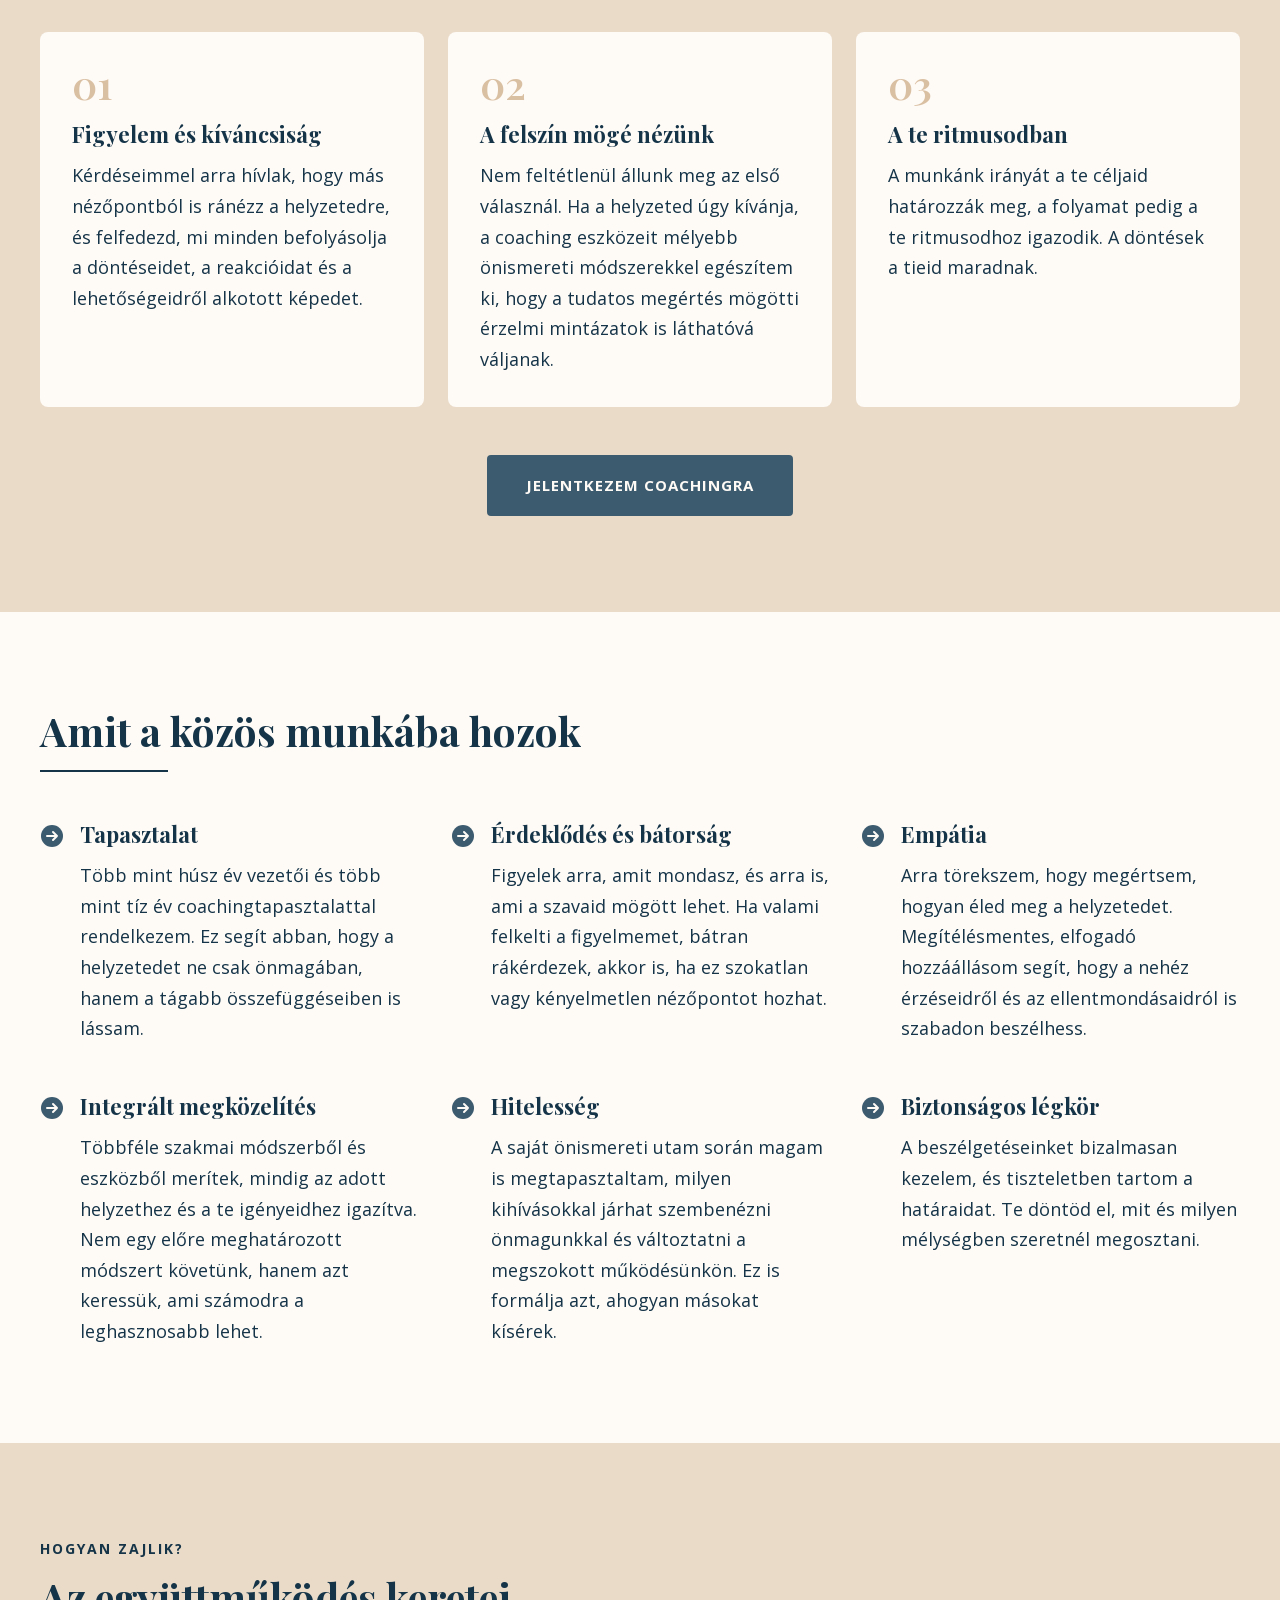
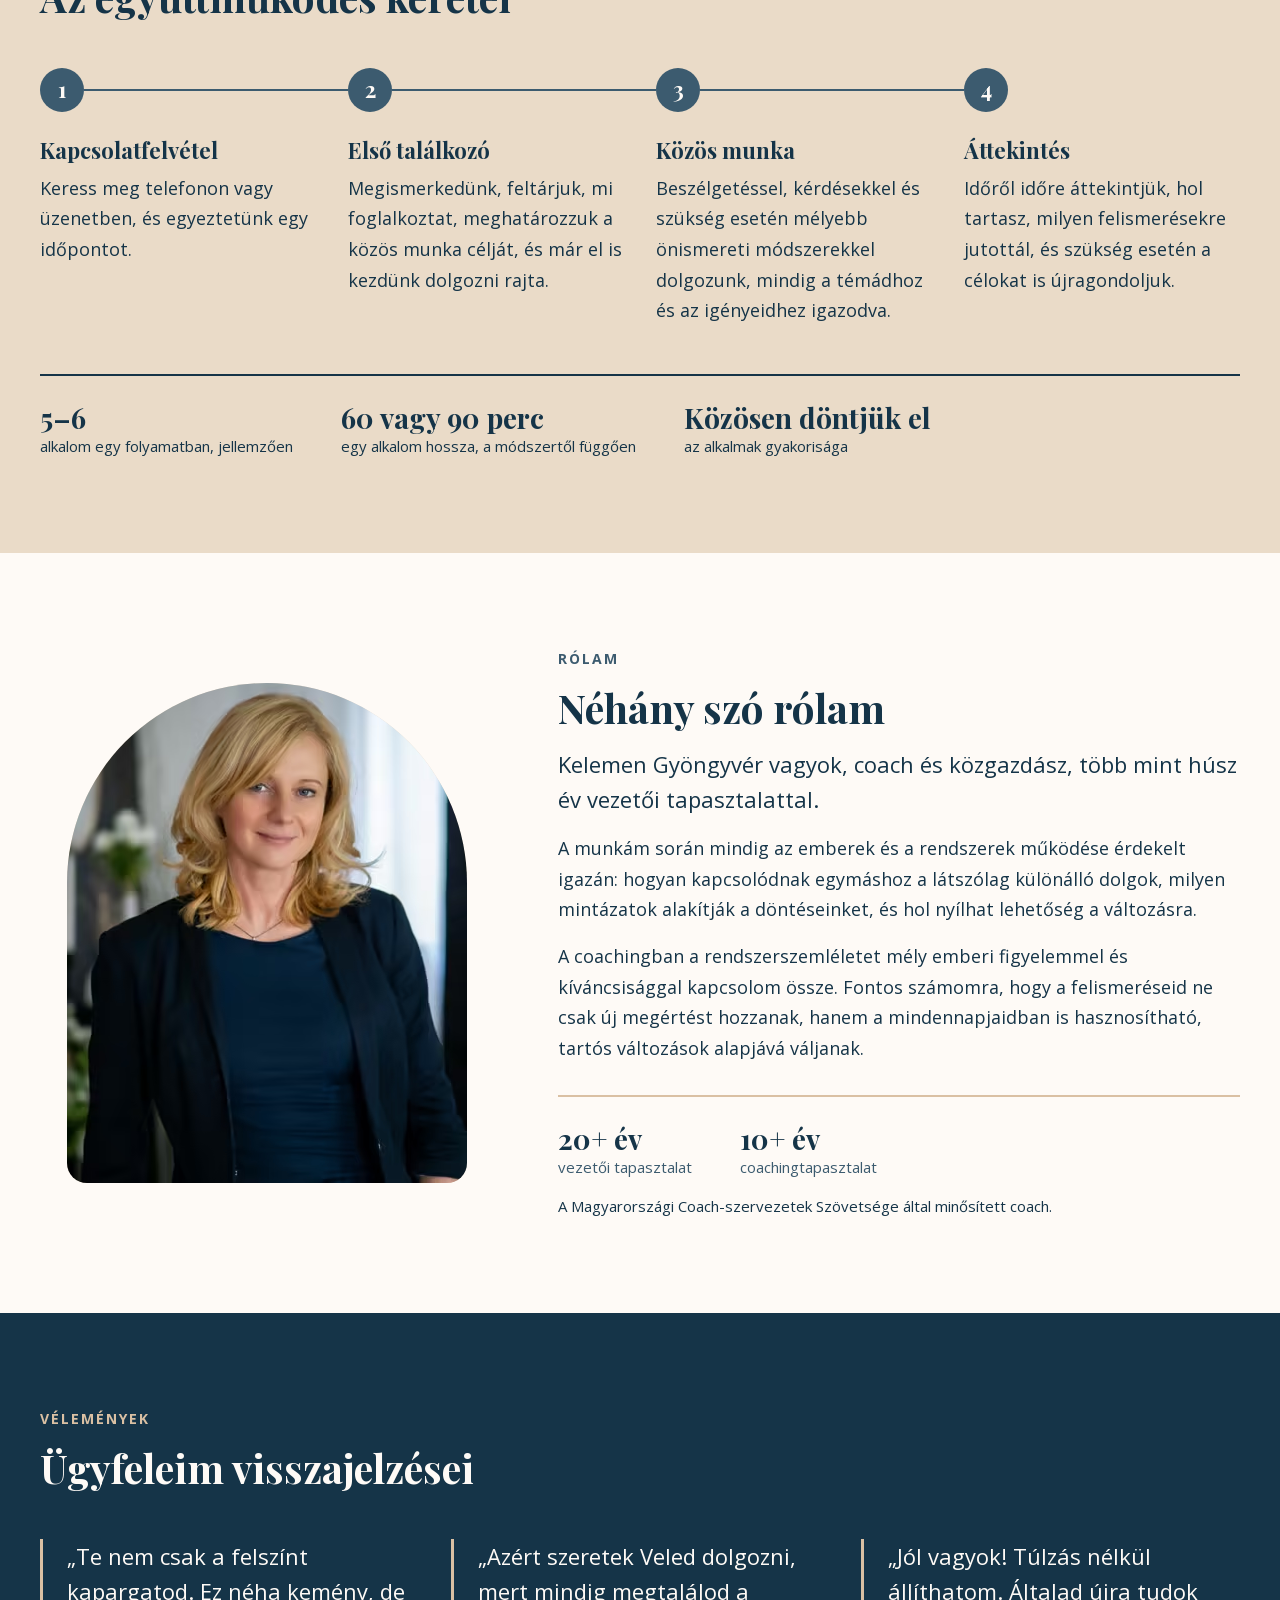
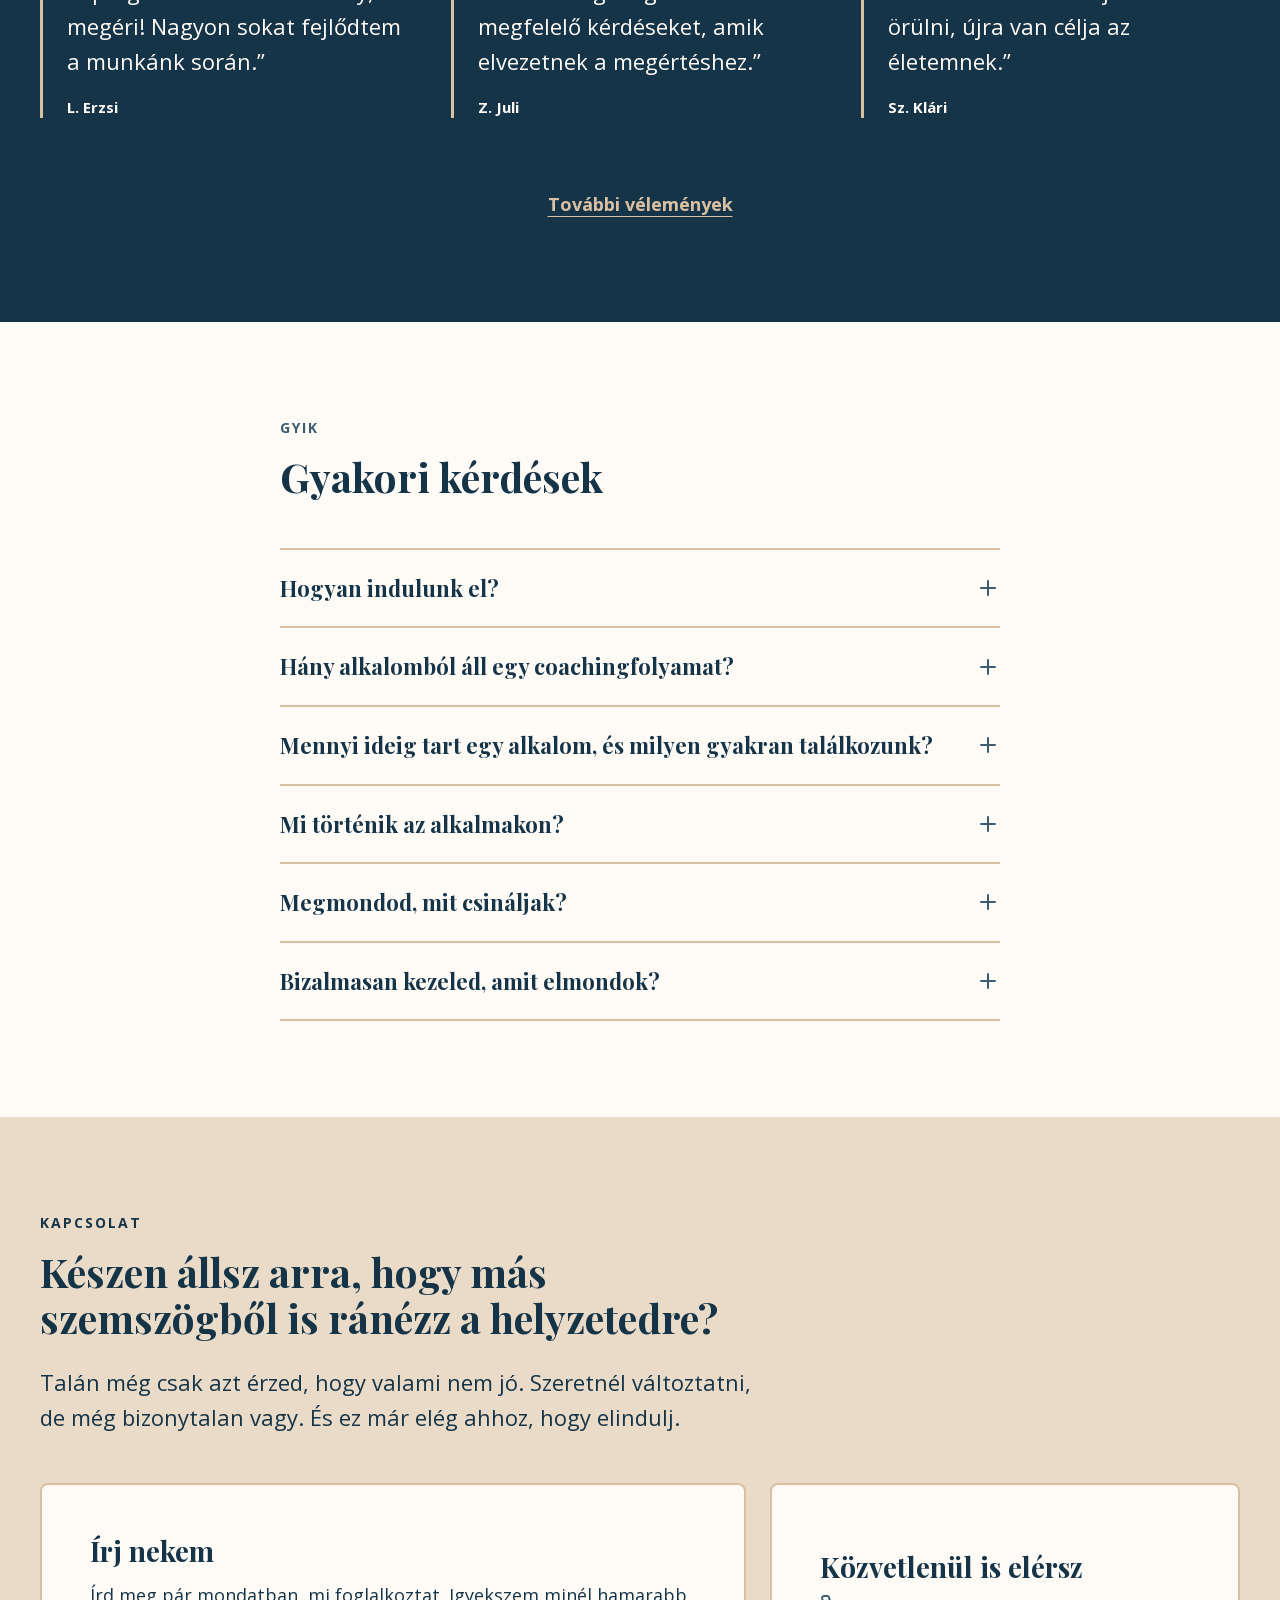
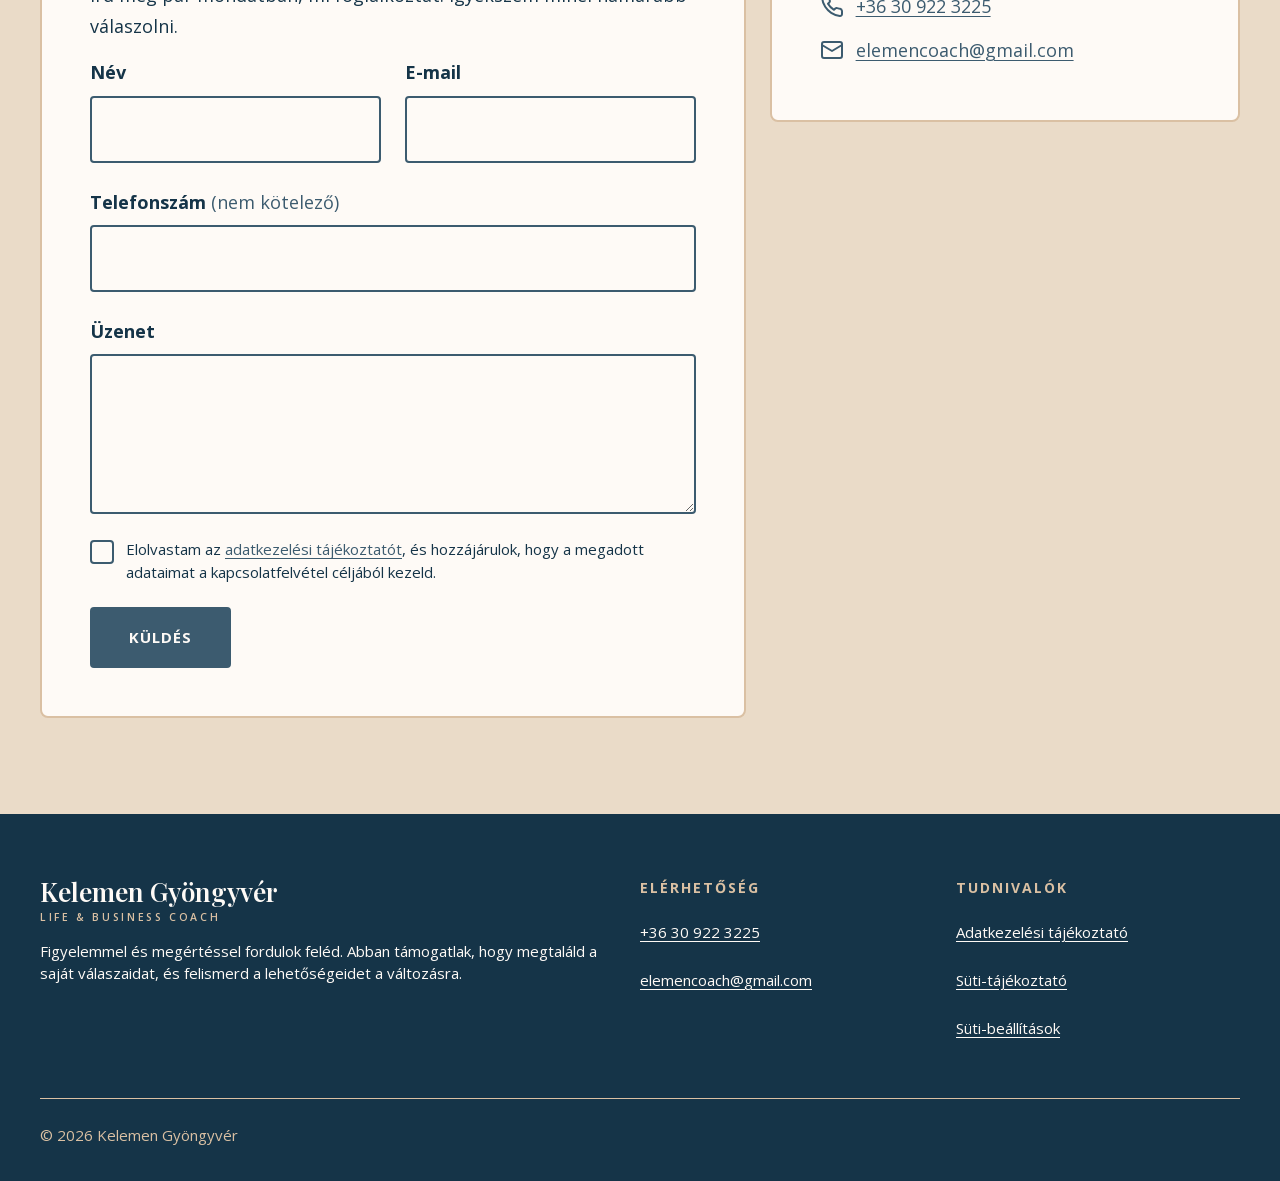
==== commit 2148904c: "Method CTA, arrow list section, collaboration flow, text-link testimonial toggle Co-Authored-By: Cla" ====
--- a/index.html
+++ b/index.html
@@ -112,6 +112,7 @@
     <symbol id="i-mail" viewBox="0 0 24 24"><rect x="2" y="4" width="20" height="16" rx="2"/><path d="m22 7-10 6L2 7"/></symbol>
     <symbol id="i-calendar" viewBox="0 0 24 24"><rect x="3" y="4" width="18" height="18" rx="2"/><path d="M16 2v4M8 2v4M3 10h18"/></symbol>
     <symbol id="i-check" viewBox="0 0 24 24"><circle cx="12" cy="12" r="10"/><path d="m8 12 3 3 5-6"/></symbol>
+    <symbol id="i-arrow" viewBox="0 0 24 24"><circle cx="12" cy="12" r="11" style="fill: currentColor; stroke: none"/><path d="M7 12h10M13 8l4 4-4 4" style="stroke: var(--on-action)"/></symbol>
     <symbol id="i-alert" viewBox="0 0 24 24"><circle cx="12" cy="12" r="10"/><path d="M12 8v4M12 16h.01"/></symbol>
   </svg>
 
@@ -291,33 +292,77 @@
           </li>
         </ul>
 
-        <h3 class="method__subhead">Amit a közös munkába hozok</h3>
-        <ul class="feature-grid feature-grid--3">
-          <li class="feature">
-            <h3>Tapasztalat</h3>
+        <div class="section-cta">
+          <a class="button" href="#kapcsolat" data-cta-id="method_cta" data-cta-location="method">Jelentkezem coachingra</a>
+        </div>
+      </div>
+    </section>
+
+    <!-- Amit a közös munkába hozok -->
+    <section class="section" id="amit-hozok" aria-labelledby="hozok-title">
+      <div class="container">
+        <div class="section-head">
+          <h2 id="hozok-title" class="underlined">Amit a közös munkába hozok</h2>
+        </div>
+        <ul class="arrow-grid">
+          <li class="arrow-item">
+            <h3><svg class="icon arrow-item__icon" aria-hidden="true"><use href="#i-arrow"/></svg>Tapasztalat</h3>
             <p>Több mint húsz év vezetői és több mint tíz év coachingtapasztalattal rendelkezem. Ez segít abban, hogy a helyzetedet ne csak önmagában, hanem a tágabb összefüggéseiben is lássam.</p>
           </li>
-          <li class="feature">
-            <h3>Érdeklődés és bátorság</h3>
+          <li class="arrow-item">
+            <h3><svg class="icon arrow-item__icon" aria-hidden="true"><use href="#i-arrow"/></svg>Érdeklődés és bátorság</h3>
             <p>Figyelek arra, amit mondasz, és arra is, ami a szavaid mögött lehet. Ha valami felkelti a figyelmemet, bátran rákérdezek, akkor is, ha ez szokatlan vagy kényelmetlen nézőpontot hozhat.</p>
           </li>
-          <li class="feature">
-            <h3>Empátia</h3>
+          <li class="arrow-item">
+            <h3><svg class="icon arrow-item__icon" aria-hidden="true"><use href="#i-arrow"/></svg>Empátia</h3>
             <p>Arra törekszem, hogy megértsem, hogyan éled meg a helyzetedet. Megítélésmentes, elfogadó hozzáállásom segít, hogy a nehéz érzéseidről és az ellentmondásaidról is szabadon beszélhess.</p>
           </li>
-          <li class="feature">
-            <h3>Integrált megközelítés</h3>
+          <li class="arrow-item">
+            <h3><svg class="icon arrow-item__icon" aria-hidden="true"><use href="#i-arrow"/></svg>Integrált megközelítés</h3>
             <p>Többféle szakmai módszerből és eszközből merítek, mindig az adott helyzethez és a te igényeidhez igazítva. Nem egy előre meghatározott módszert követünk, hanem azt keressük, ami számodra a leghasznosabb lehet.</p>
           </li>
-          <li class="feature">
-            <h3>Hitelesség</h3>
+          <li class="arrow-item">
+            <h3><svg class="icon arrow-item__icon" aria-hidden="true"><use href="#i-arrow"/></svg>Hitelesség</h3>
             <p>A saját önismereti utam során magam is megtapasztaltam, milyen kihívásokkal járhat szembenézni önmagunkkal és változtatni a megszokott működésünkön. Ez is formálja azt, ahogyan másokat kísérek.</p>
           </li>
-          <li class="feature">
-            <h3>Biztonságos légkör</h3>
+          <li class="arrow-item">
+            <h3><svg class="icon arrow-item__icon" aria-hidden="true"><use href="#i-arrow"/></svg>Biztonságos légkör</h3>
             <p>A beszélgetéseinket bizalmasan kezelem, és tiszteletben tartom a határaidat. Te döntöd el, mit és milyen mélységben szeretnél megosztani.</p>
           </li>
         </ul>
+      </div>
+    </section>
+
+    <!-- Az együttműködés keretei -->
+    <section class="section section--sand" id="keretek" aria-labelledby="keretek-title">
+      <div class="container">
+        <div class="section-head">
+          <span class="eyebrow">Hogyan zajlik?</span>
+          <h2 id="keretek-title">Az együttműködés keretei</h2>
+        </div>
+        <ol class="flow">
+          <li class="flow__step">
+            <h3>Kapcsolatfelvétel</h3>
+            <p>Keress meg telefonon vagy üzenetben, és egyeztetünk egy időpontot.</p>
+          </li>
+          <li class="flow__step">
+            <h3>Első találkozó</h3>
+            <p>Megismerkedünk, feltárjuk, mi foglalkoztat, meghatározzuk a közös munka célját, és már el is kezdünk dolgozni rajta.</p>
+          </li>
+          <li class="flow__step">
+            <h3>Közös munka</h3>
+            <p>Beszélgetéssel, kérdésekkel és szükség esetén mélyebb önismereti módszerekkel dolgozunk, mindig a témádhoz és az igényeidhez igazodva.</p>
+          </li>
+          <li class="flow__step">
+            <h3>Áttekintés</h3>
+            <p>Időről időre áttekintjük, hol tartasz, milyen felismerésekre jutottál, és szükség esetén a célokat is újragondoljuk.</p>
+          </li>
+        </ol>
+        <dl class="facts facts--flow">
+          <div><dt>alkalom egy folyamatban, jellemzően</dt><dd>5–6</dd></div>
+          <div><dt>egy alkalom hossza, a módszertől függően</dt><dd>60 vagy 90 perc</dd></div>
+          <div><dt>az alkalmak gyakorisága</dt><dd>Közösen döntjük el</dd></div>
+        </dl>
       </div>
     </section>
 
@@ -377,7 +422,7 @@
         </ul>
 
         <details class="more">
-          <summary class="more__toggle button button--secondary">
+          <summary class="more__toggle">
             <span class="more__closed-label">További vélemények</span>
             <span class="more__open-label">Kevesebb vélemény</span>
           </summary>
--- a/assets/css/components.css
+++ b/assets/css/components.css
@@ -455,6 +455,129 @@
   margin-bottom: var(--space-3);
 }
 
+/* Címsor rövid aláhúzással (a jelenlegi elemen.hu mintájára). */
+
+.underlined::after {
+  content: "";
+  display: block;
+  width: var(--space-32);
+  margin-top: var(--space-4);
+  border-bottom: var(--border-width) solid var(--text-primary);
+}
+
+/* Nyilas lista: „Amit a közös munkába hozok” (a jelenlegi elemen.hu megoldása). */
+
+.arrow-grid {
+  display: grid;
+  gap: var(--space-12) var(--space-8);
+  margin: 0;
+  padding: 0;
+  list-style: none;
+}
+
+@media (min-width: 768px) {
+  .arrow-grid {
+    grid-template-columns: repeat(2, 1fr);
+  }
+}
+
+@media (min-width: 1024px) {
+  .arrow-grid {
+    grid-template-columns: repeat(3, 1fr);
+  }
+}
+
+.arrow-item {
+  position: relative;
+  padding-left: calc(var(--icon-size) + var(--space-4));
+}
+
+.arrow-item__icon {
+  position: absolute;
+  top: var(--space-1);
+  left: 0;
+  color: var(--action);
+}
+
+.arrow-item h3 {
+  font-size: var(--fs-h4);
+  line-height: var(--lh-h4);
+}
+
+.arrow-item p {
+  margin-top: var(--space-3);
+}
+
+/* Folyamatábra: „Az együttműködés keretei”. Mobilon függőleges, desktopon vízszintes idővonal. */
+
+.flow {
+  display: grid;
+  gap: var(--space-8);
+  margin: 0;
+  padding: 0;
+  list-style: none;
+  counter-reset: flow;
+}
+
+.flow__step {
+  position: relative;
+  padding-left: calc(var(--tap-min) + var(--space-6));
+  counter-increment: flow;
+}
+
+.flow__step::before {
+  content: counter(flow);
+  position: absolute;
+  top: 0;
+  left: 0;
+  display: grid;
+  place-items: center;
+  width: var(--tap-min);
+  height: var(--tap-min);
+  border-radius: 50%;
+  background: var(--action);
+  color: var(--on-action);
+  font-family: var(--font-display);
+  font-size: var(--fs-h4);
+  font-weight: var(--fw-bold);
+}
+
+/* Összekötő vonal a lépések között */
+.flow__step:not(:last-child)::after {
+  content: "";
+  position: absolute;
+  top: var(--tap-min);
+  bottom: calc(-1 * var(--space-8));
+  left: calc(var(--tap-min) / 2 - var(--hairline));
+  border-left: var(--border-width) solid var(--action);
+}
+
+.flow__step h3 {
+  font-size: var(--fs-h4);
+  line-height: var(--lh-h4);
+  margin-bottom: var(--space-2);
+}
+
+@media (min-width: 1024px) {
+  .flow {
+    grid-template-columns: repeat(4, 1fr);
+  }
+
+  .flow__step {
+    padding-left: 0;
+    padding-top: calc(var(--tap-min) + var(--space-6));
+  }
+
+  .flow__step:not(:last-child)::after {
+    top: calc(var(--tap-min) / 2 - var(--hairline));
+    bottom: auto;
+    left: var(--tap-min);
+    right: calc(-1 * var(--space-8));
+    border-left: 0;
+    border-top: var(--border-width) solid var(--action);
+  }
+}
+
 /* 6.3 Testimonial */
 
 .testimonial-grid {
@@ -502,13 +625,24 @@
 }
 
 .more__toggle {
-  list-style: none;
+  display: flex;
+  align-items: center;
+  width: fit-content;
+  min-height: var(--tap-min);
+  color: var(--link);
+  font-weight: var(--fw-bold);
+  text-decoration: underline;
+  text-underline-offset: 0.25em;
+  cursor: pointer;
+  list-style: none;
+}
+
+.more__toggle:hover {
+  color: var(--text-primary);
 }
 
 @media (min-width: 1024px) {
   .more__toggle {
-    display: flex;
-    width: fit-content;
     margin-inline: auto;
   }
 }
--- a/assets/css/pages.css
+++ b/assets/css/pages.css
@@ -72,8 +72,10 @@
   margin-bottom: var(--space-16);
 }
 
-.method__subhead {
-  margin-block: var(--space-16) var(--space-8);
+.section-cta {
+  display: flex;
+  justify-content: center;
+  margin-top: var(--space-12);
 }
 
 /* Rólam */
@@ -117,6 +119,11 @@
   font-size: var(--fs-h3);
   line-height: var(--lh-h3);
   font-weight: var(--fw-bold);
+}
+
+.facts--flow {
+  margin-top: var(--space-12);
+  border-top-color: var(--text-primary);
 }
 
 /* Lead szekció */
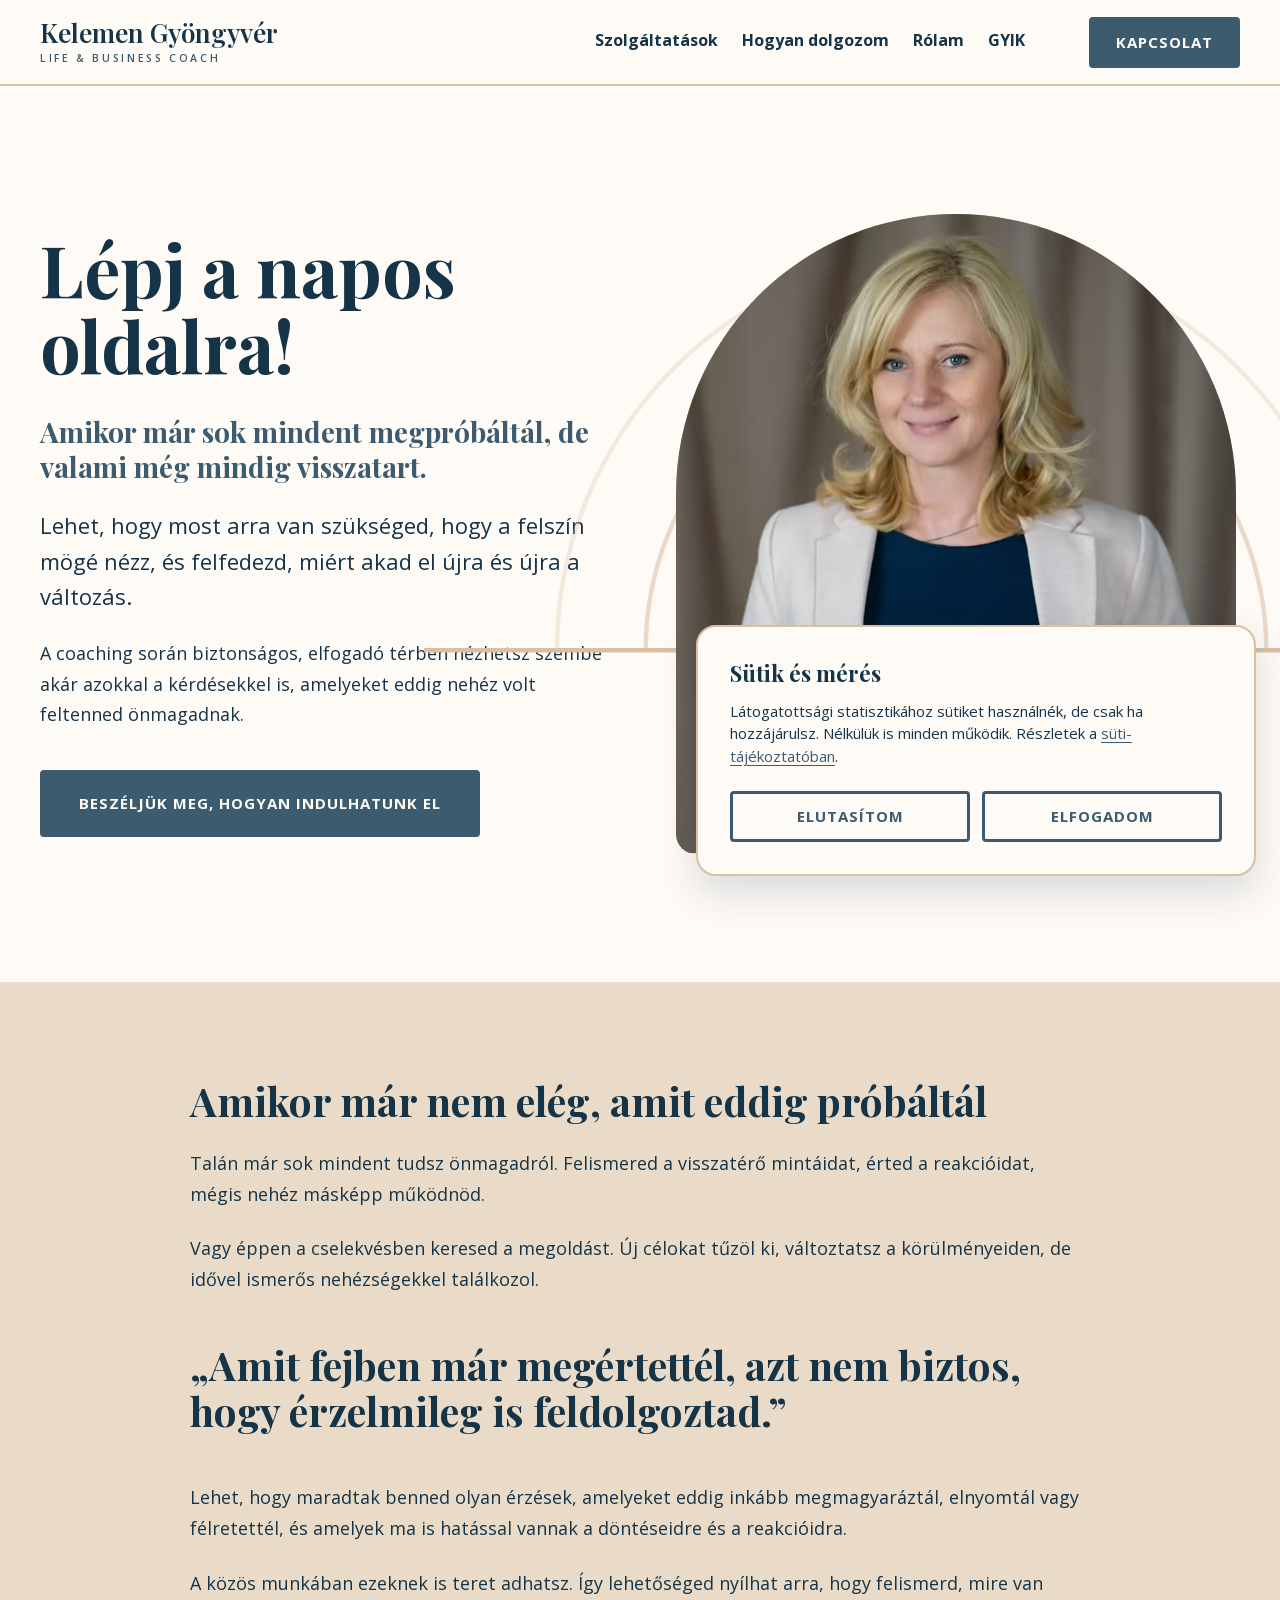
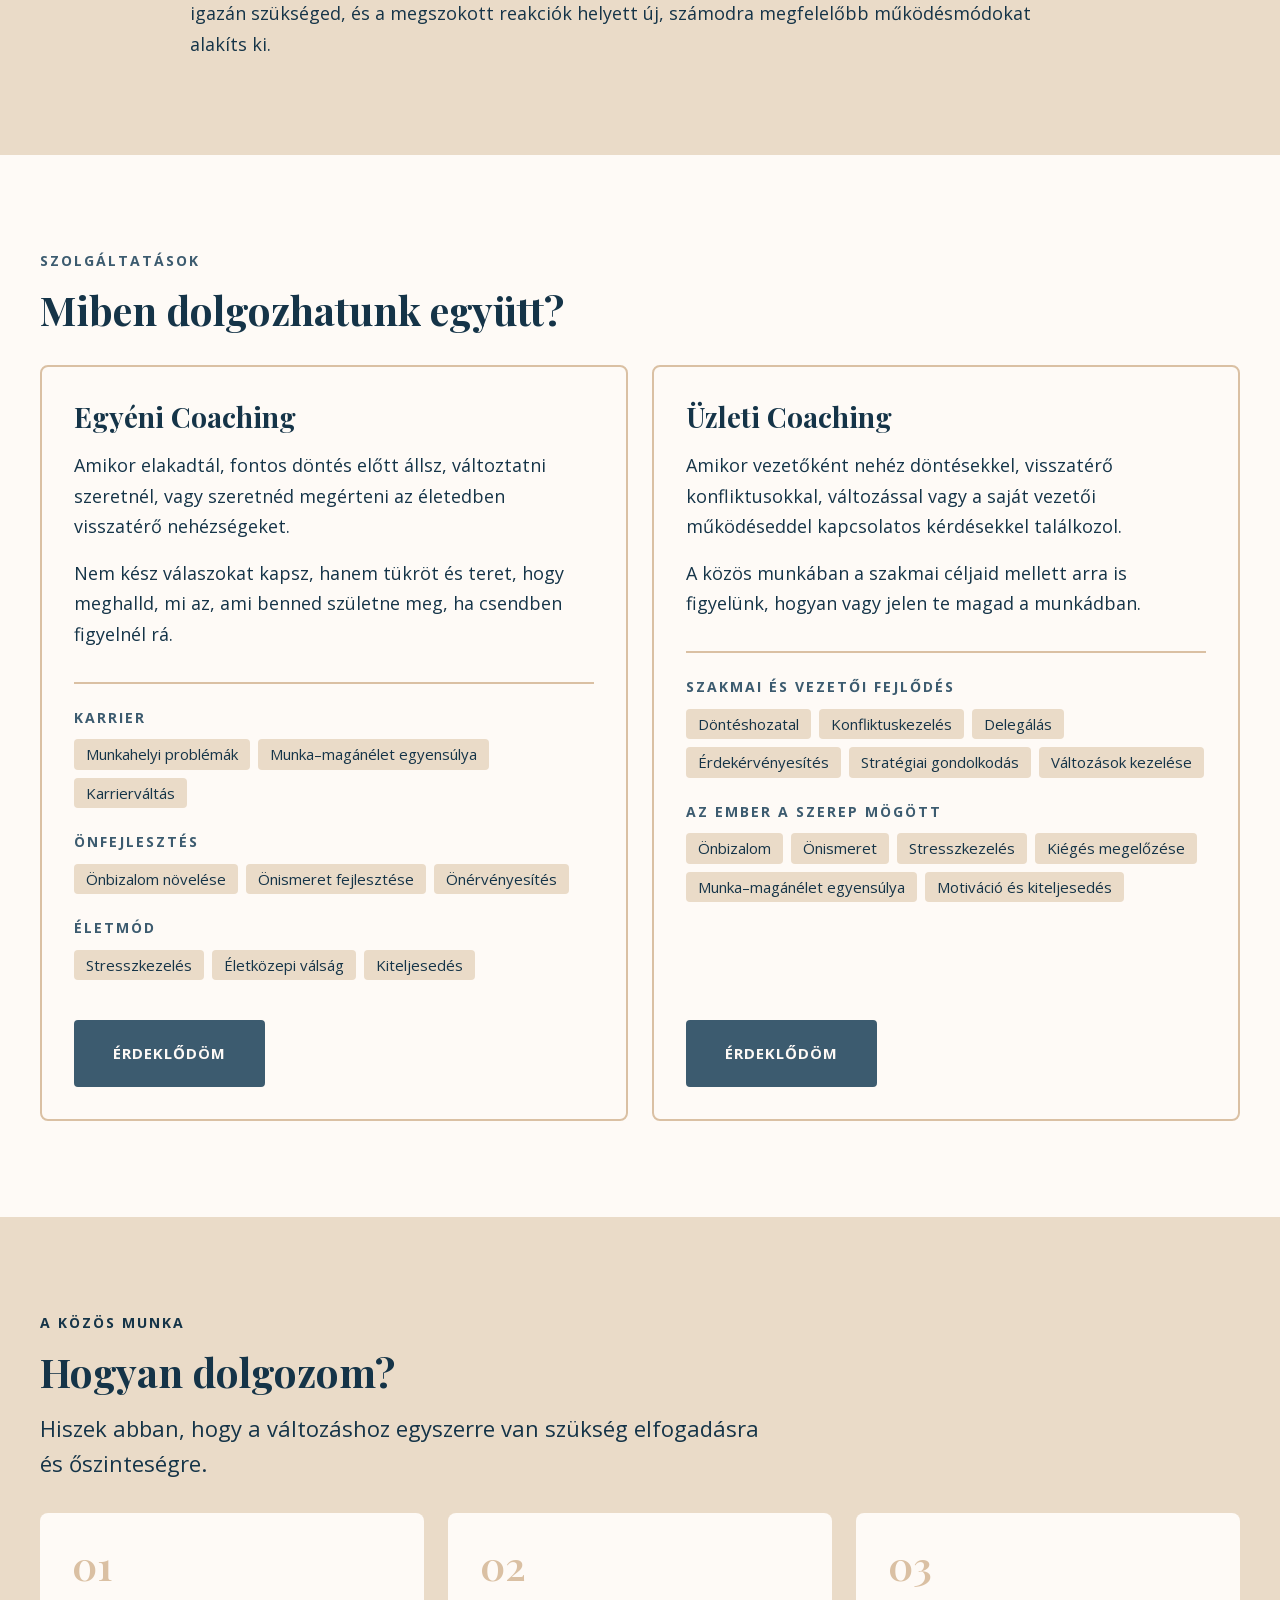
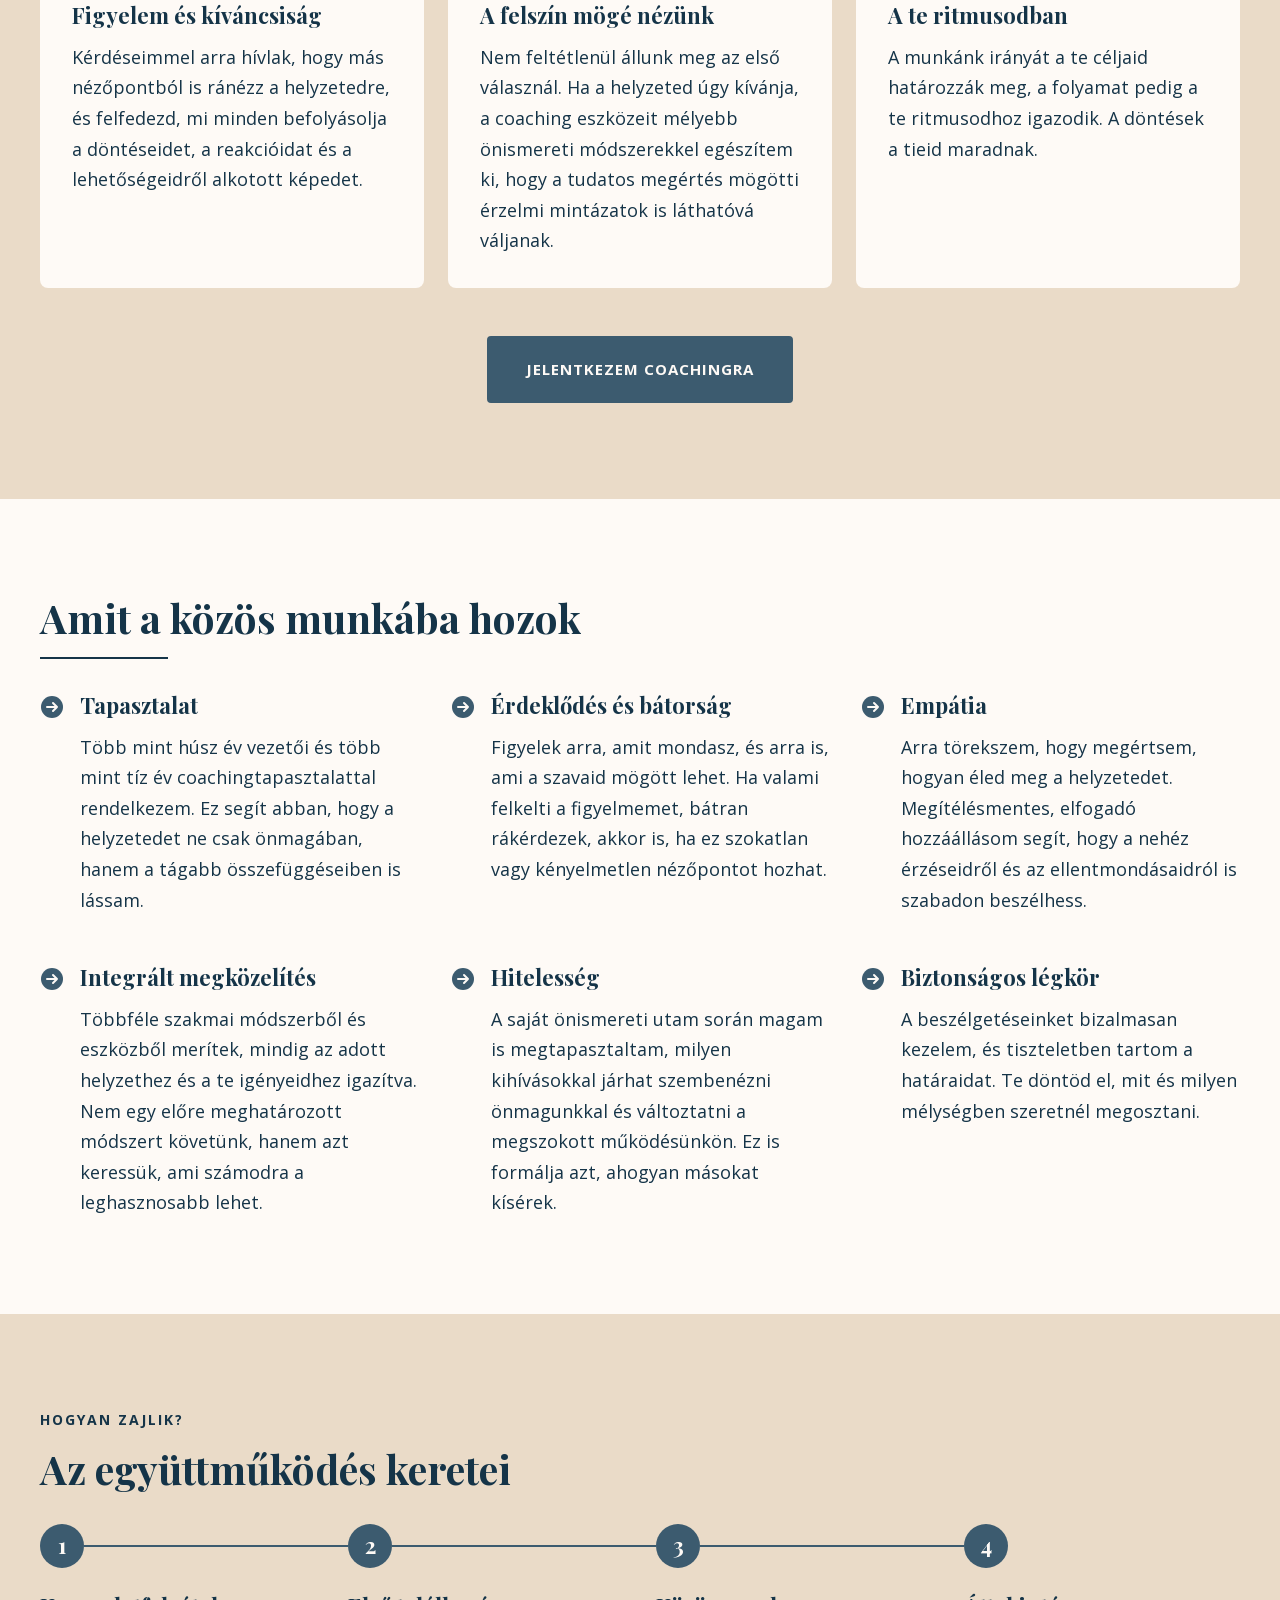
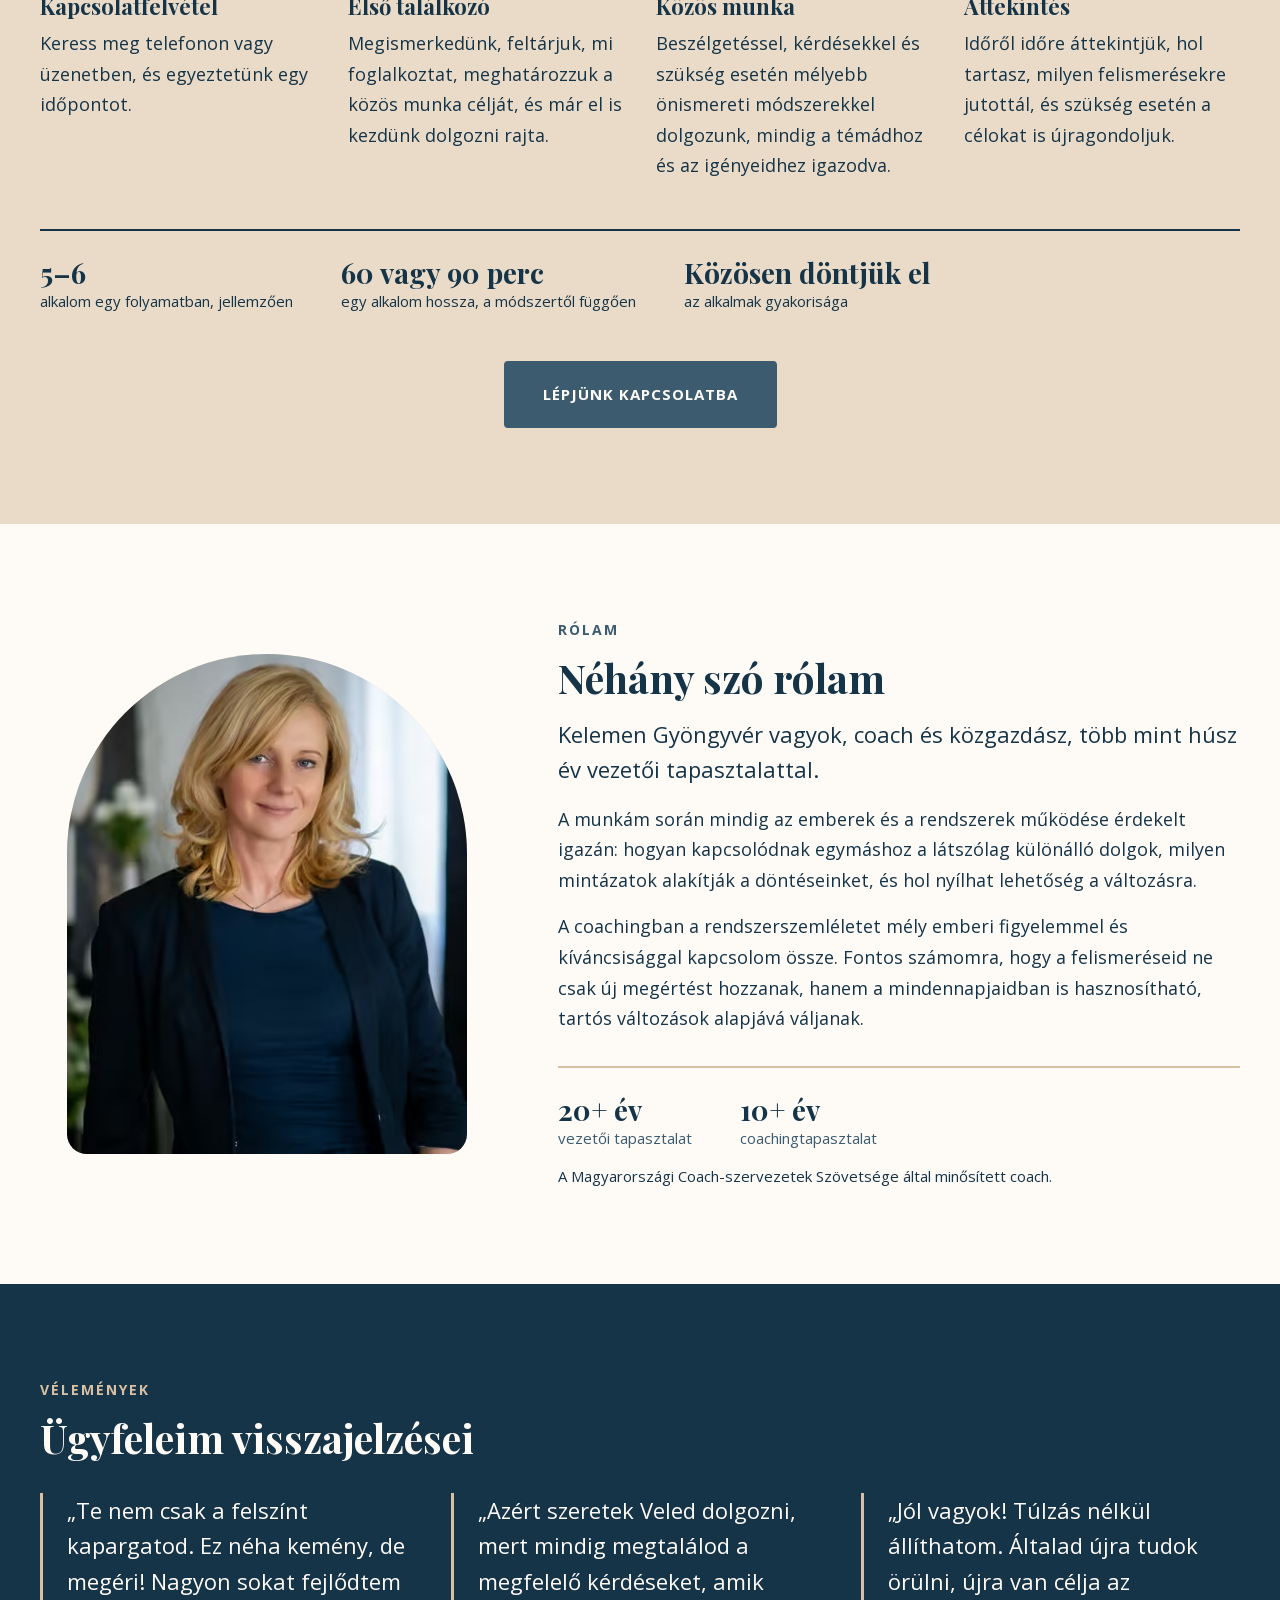
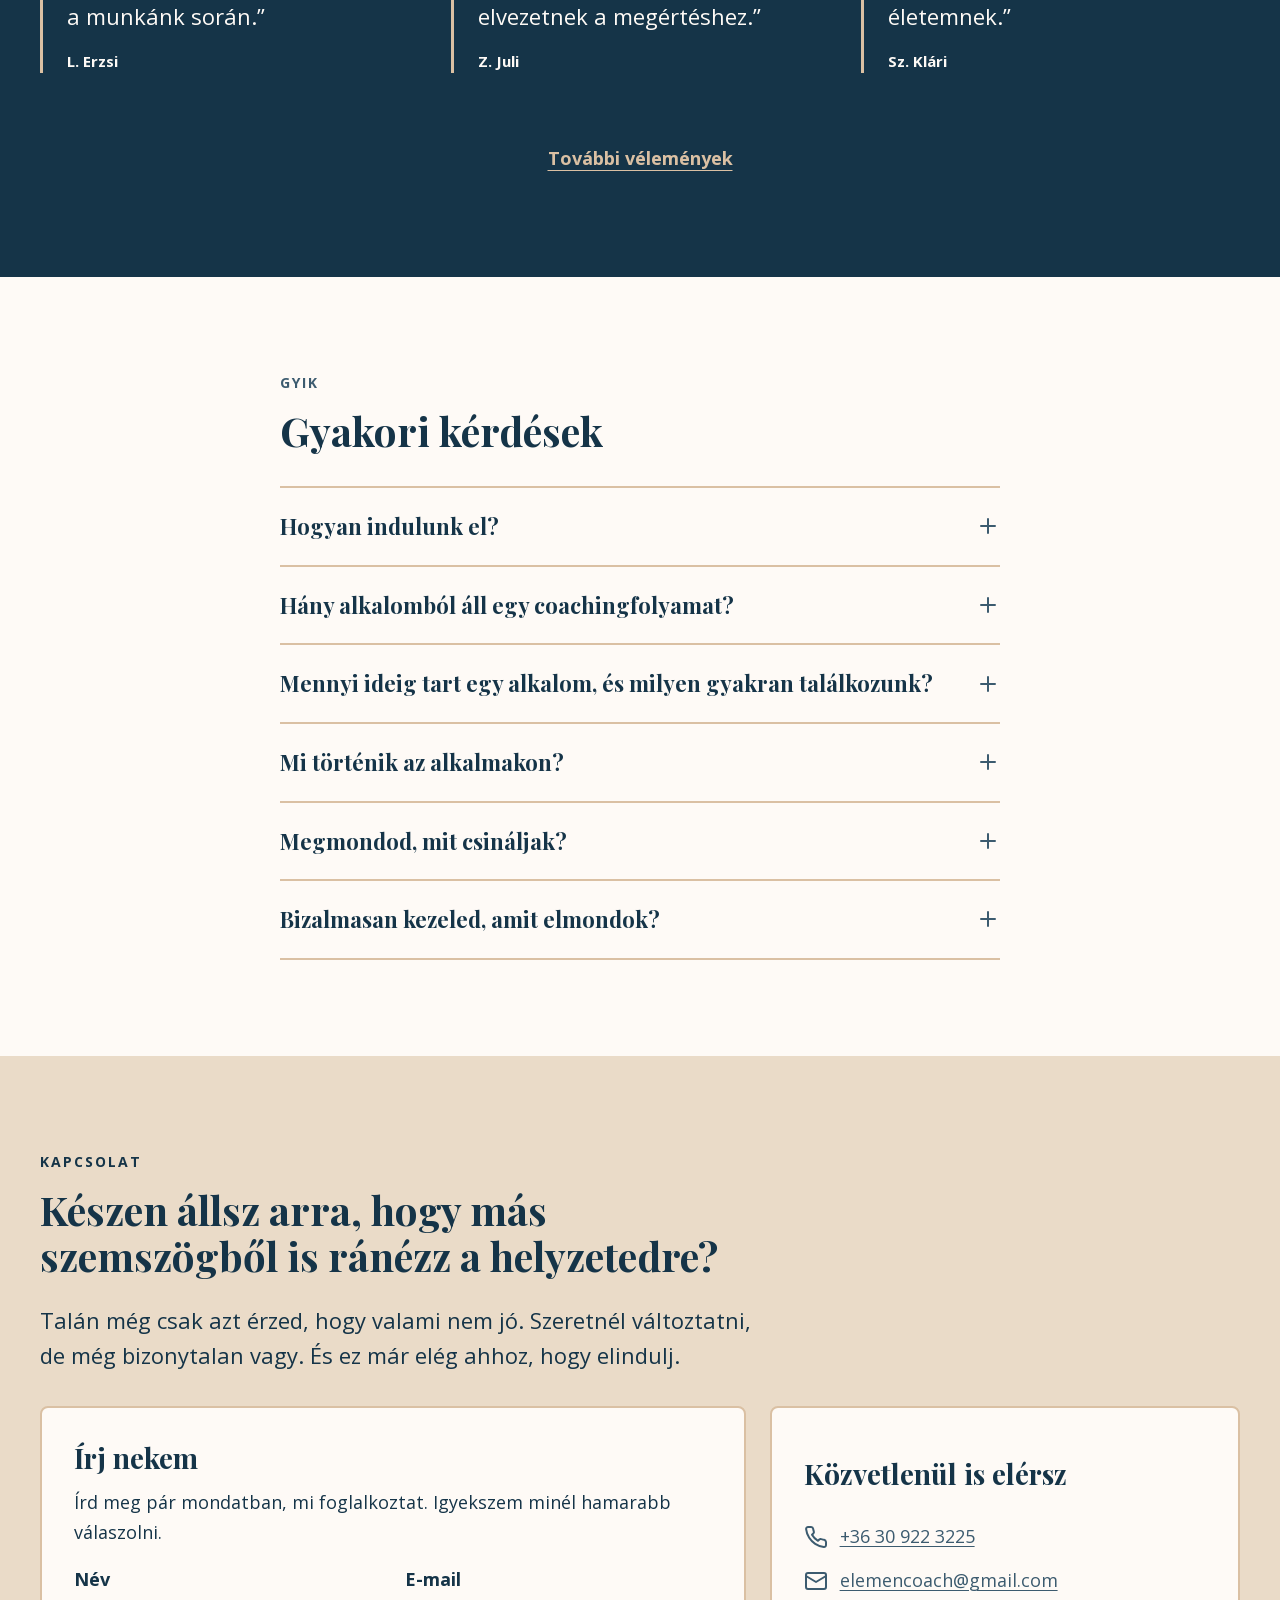
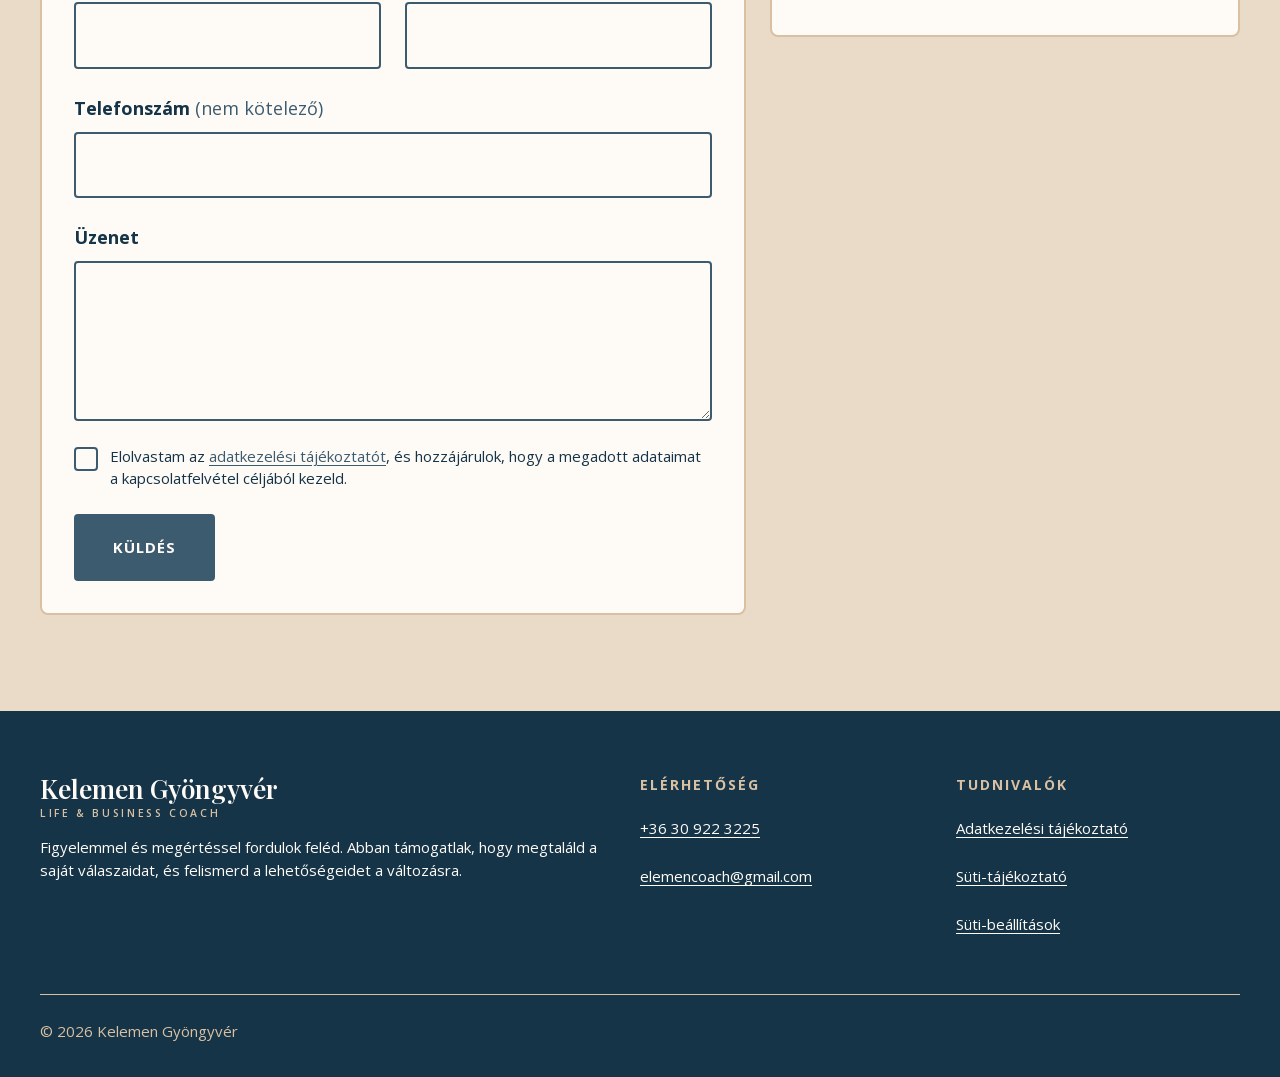
==== commit 7ca24154: "Tighter spacing and radii, filled service CTAs, process CTA, compact mobile hero Co-Authored-By: Cla" ====
--- a/index.html
+++ b/index.html
@@ -22,20 +22,20 @@
   <meta property="og:image:alt" content="Kelemen Gyöngyvér portréja">
   <meta name="twitter:card" content="summary_large_image">
 
-  <link rel="icon" href="/favicon.svg" type="image/svg+xml">
-  <link rel="icon" href="/favicon-32.png" sizes="32x32" type="image/png">
-  <link rel="apple-touch-icon" href="/apple-touch-icon.png">
-  <link rel="manifest" href="/site.webmanifest">
+  <link rel="icon" href="favicon.svg" type="image/svg+xml">
+  <link rel="icon" href="favicon-32.png" sizes="32x32" type="image/png">
+  <link rel="apple-touch-icon" href="apple-touch-icon.png">
+  <link rel="manifest" href="site.webmanifest">
   <meta name="theme-color" content="#FEFAF6">
 
-  <link rel="preload" href="/assets/fonts/playfair-display-latin.woff2" as="font" type="font/woff2" crossorigin>
-  <link rel="preload" href="/assets/fonts/open-sans-latin.woff2" as="font" type="font/woff2" crossorigin>
-  <link rel="preload" as="image" type="image/avif" imagesrcset="/assets/img/gyongyver-portre-480.avif 480w, /assets/img/gyongyver-portre-720.avif 720w, /assets/img/gyongyver-portre-1120.avif 1120w" imagesizes="(min-width: 1024px) 560px, 100vw">
-
-  <link rel="stylesheet" href="/assets/css/tokens.css">
-  <link rel="stylesheet" href="/assets/css/base.css">
-  <link rel="stylesheet" href="/assets/css/components.css">
-  <link rel="stylesheet" href="/assets/css/pages.css">
+  <link rel="preload" href="assets/fonts/playfair-display-latin.woff2" as="font" type="font/woff2" crossorigin>
+  <link rel="preload" href="assets/fonts/open-sans-latin.woff2" as="font" type="font/woff2" crossorigin>
+  <link rel="preload" as="image" type="image/avif" imagesrcset="assets/img/gyongyver-portre-480.avif 480w, assets/img/gyongyver-portre-720.avif 720w, assets/img/gyongyver-portre-1120.avif 1120w" imagesizes="(min-width: 1024px) 560px, 100vw">
+
+  <link rel="stylesheet" href="assets/css/tokens.css">
+  <link rel="stylesheet" href="assets/css/base.css">
+  <link rel="stylesheet" href="assets/css/components.css">
+  <link rel="stylesheet" href="assets/css/pages.css">
 
   <!-- Google Consent Mode v2: alapértelmezésben minden tiltva. A GTM csak hozzájárulás után töltődik be (consent.js). -->
   <script>
@@ -50,13 +50,13 @@
     });
   </script>
 
-  <script src="/config/site.config.js" defer></script>
-  <script src="/assets/js/analytics.js" defer></script>
-  <script src="/assets/js/consent.js" defer></script>
-  <script src="/assets/js/i18n.js" defer></script>
-  <script src="/assets/js/main.js" defer></script>
-  <script src="/assets/js/form.js" defer></script>
-  <script src="/assets/js/calendly.js" defer></script>
+  <script src="config/site.config.js" defer></script>
+  <script src="assets/js/analytics.js" defer></script>
+  <script src="assets/js/consent.js" defer></script>
+  <script src="assets/js/i18n.js" defer></script>
+  <script src="assets/js/main.js" defer></script>
+  <script src="assets/js/form.js" defer></script>
+  <script src="assets/js/calendly.js" defer></script>
 
   <script type="application/ld+json">
   {
@@ -120,7 +120,7 @@
 
   <header class="site-header">
     <div class="container site-header__inner">
-      <a class="wordmark" href="/" aria-label="Kelemen Gyöngyvér, Life &amp; Business Coach – főoldal">
+      <a class="wordmark" href="./" aria-label="Kelemen Gyöngyvér, Life &amp; Business Coach – főoldal">
         <span class="wordmark__name">Kelemen Gyöngyvér</span>
         <span class="wordmark__role">Life &amp; Business Coach</span>
       </a>
@@ -154,7 +154,6 @@
           <p>A coaching során biztonságos, elfogadó térben nézhetsz szembe akár azokkal a kérdésekkel is, amelyeket eddig nehéz volt feltenned önmagadnak.</p>
           <div class="hero__actions">
             <a class="button" href="#kapcsolat" data-cta-id="hero_primary" data-cta-location="hero">Beszéljük meg, hogyan indulhatunk el</a>
-            <a href="#modszer">Hogyan dolgozom?</a>
           </div>
         </div>
         <div class="portrait">
@@ -167,8 +166,8 @@
           </svg>
           <div class="portrait__frame">
             <picture>
-              <source type="image/avif" srcset="/assets/img/gyongyver-portre-480.avif 480w, /assets/img/gyongyver-portre-720.avif 720w, /assets/img/gyongyver-portre-1120.avif 1120w" sizes="(min-width: 1024px) 560px, 100vw">
-              <img src="/assets/img/gyongyver-portre-720.jpg" srcset="/assets/img/gyongyver-portre-480.jpg 480w, /assets/img/gyongyver-portre-720.jpg 720w, /assets/img/gyongyver-portre-1120.jpg 1120w" sizes="(min-width: 1024px) 560px, 100vw" width="560" height="640" alt="Kelemen Gyöngyvér világos blézerben, sötétkék felsőben, bézs függöny előtt mosolyog" fetchpriority="high">
+              <source type="image/avif" srcset="assets/img/gyongyver-portre-480.avif 480w, assets/img/gyongyver-portre-720.avif 720w, assets/img/gyongyver-portre-1120.avif 1120w" sizes="(min-width: 1024px) 560px, 100vw">
+              <img src="assets/img/gyongyver-portre-720.jpg" srcset="assets/img/gyongyver-portre-480.jpg 480w, assets/img/gyongyver-portre-720.jpg 720w, assets/img/gyongyver-portre-1120.jpg 1120w" sizes="(min-width: 1024px) 560px, 100vw" width="560" height="640" alt="Kelemen Gyöngyvér világos blézerben, sötétkék felsőben, bézs függöny előtt mosolyog" fetchpriority="high">
             </picture>
           </div>
         </div>
@@ -230,7 +229,7 @@
               </div>
             </div>
             <div class="service-card__cta">
-              <a class="button button--secondary" href="#kapcsolat" data-cta-id="service_egyeni" data-cta-location="services">Érdeklődöm</a>
+              <a class="button" href="#kapcsolat" data-cta-id="service_egyeni" data-cta-location="services">Érdeklődöm</a>
             </div>
           </article>
           <article class="service-card" aria-labelledby="uzleti-title">
@@ -262,7 +261,7 @@
               </div>
             </div>
             <div class="service-card__cta">
-              <a class="button button--secondary" href="#kapcsolat" data-cta-id="service_uzleti" data-cta-location="services">Érdeklődöm</a>
+              <a class="button" href="#kapcsolat" data-cta-id="service_uzleti" data-cta-location="services">Érdeklődöm</a>
             </div>
           </article>
         </div>
@@ -363,6 +362,9 @@
           <div><dt>egy alkalom hossza, a módszertől függően</dt><dd>60 vagy 90 perc</dd></div>
           <div><dt>az alkalmak gyakorisága</dt><dd>Közösen döntjük el</dd></div>
         </dl>
+        <div class="section-cta">
+          <a class="button" href="#kapcsolat" data-cta-id="process_cta" data-cta-location="process">Lépjünk kapcsolatba</a>
+        </div>
       </div>
     </section>
 
@@ -372,8 +374,8 @@
         <div class="portrait portrait--small">
           <div class="portrait__frame">
             <picture>
-              <source type="image/avif" srcset="/assets/img/gyongyver-rolam-400.avif 400w, /assets/img/gyongyver-rolam-800.avif 800w" sizes="(min-width: 1024px) 400px, 100vw">
-              <img src="/assets/img/gyongyver-rolam-800.jpg" srcset="/assets/img/gyongyver-rolam-400.jpg 400w, /assets/img/gyongyver-rolam-800.jpg 800w" sizes="(min-width: 1024px) 400px, 100vw" width="400" height="500" loading="lazy" decoding="async" alt="Kelemen Gyöngyvér sötétkék blézerben, világos szobában">
+              <source type="image/avif" srcset="assets/img/gyongyver-rolam-400.avif 400w, assets/img/gyongyver-rolam-800.avif 800w" sizes="(min-width: 1024px) 400px, 100vw">
+              <img src="assets/img/gyongyver-rolam-800.jpg" srcset="assets/img/gyongyver-rolam-400.jpg 400w, assets/img/gyongyver-rolam-800.jpg 800w" sizes="(min-width: 1024px) 400px, 100vw" width="400" height="500" loading="lazy" decoding="async" alt="Kelemen Gyöngyvér sötétkék blézerben, világos szobában">
             </picture>
           </div>
         </div>
@@ -568,7 +570,7 @@
               </div>
               <div class="check">
                 <input id="f-consent" name="consent" type="checkbox" required aria-describedby="f-consent-error">
-                <label for="f-consent">Elolvastam az <a href="/adatkezeles/">adatkezelési tájékoztatót</a>, és hozzájárulok, hogy a megadott adataimat a kapcsolatfelvétel céljából kezeld.</label>
+                <label for="f-consent">Elolvastam az <a href="adatkezeles/">adatkezelési tájékoztatót</a>, és hozzájárulok, hogy a megadott adataimat a kapcsolatfelvétel céljából kezeld.</label>
                 <!-- TODO: a hozzájárulás szövegét jogász ellenőrizze. -->
                 <p class="check__error" id="f-consent-error" aria-live="polite"></p>
               </div>
@@ -618,7 +620,7 @@
     <div class="container">
       <div class="site-footer__grid">
         <div class="stack">
-          <a class="wordmark" href="/">
+          <a class="wordmark" href="./">
             <span class="wordmark__name">Kelemen Gyöngyvér</span>
             <span class="wordmark__role">Life &amp; Business Coach</span>
           </a>
@@ -635,8 +637,8 @@
         <div>
           <h2>Tudnivalók</h2>
           <ul class="plain-list">
-            <li><a href="/adatkezeles/">Adatkezelési tájékoztató</a></li>
-            <li><a href="/sutik/">Süti-tájékoztató</a></li>
+            <li><a href="adatkezeles/">Adatkezelési tájékoztató</a></li>
+            <li><a href="sutik/">Süti-tájékoztató</a></li>
             <li><button class="link-button" type="button" data-consent-open>Süti-beállítások</button></li>
           </ul>
         </div>
@@ -649,7 +651,7 @@
 
   <div class="consent" id="consent" role="dialog" aria-modal="false" aria-labelledby="consent-title" aria-describedby="consent-desc" hidden>
     <h2 id="consent-title">Sütik és mérés</h2>
-    <p id="consent-desc">Látogatottsági statisztikához sütiket használnék, de csak ha hozzájárulsz. Nélkülük is minden működik. Részletek a <a href="/sutik/">süti-tájékoztatóban</a>.</p>
+    <p id="consent-desc">Látogatottsági statisztikához sütiket használnék, de csak ha hozzájárulsz. Nélkülük is minden működik. Részletek a <a href="sutik/">süti-tájékoztatóban</a>.</p>
     <div class="consent__actions">
       <button class="button button--secondary button--small" type="button" data-consent="denied">Elutasítom</button>
       <button class="button button--secondary button--small" type="button" data-consent="granted">Elfogadom</button>
--- a/assets/css/tokens.css
+++ b/assets/css/tokens.css
@@ -70,6 +70,7 @@
   --fs-button: 15px;
   --fs-nav: 16px;
   --ls-button: 1px;
+  --lh-button: 1.4;
   --fw-regular: 400;
   --fw-semibold: 600;
   --fw-bold: 700;
@@ -84,6 +85,7 @@
   --border-width-strong: 3px;
   --stripe-width: 10px;
   --tap-min: 44px;
+  --card-pad: var(--space-8);
   --hairline: 1px;
   --portrait-w: 560px;
   --portrait-sm-w: 400px;
@@ -135,11 +137,14 @@
    A display mobilos méretét a design system nem adja meg: a h1 fölé, 44 px-re állítottam. */
 @media (max-width: 639px) {
   :root {
-    --fs-display: 44px;
+    --fs-display: 36px;
+    --fs-body-lg: 19px;
     --fs-h1: 36px;
     --fs-h2: 30px;
+    --fs-h3: 24px;
     --gutter: var(--space-4);
     --section-pad: var(--space-16);
-    --hero-pad: var(--space-12);
+    --hero-pad: var(--space-8);
+    --card-pad: var(--space-6);
   }
 }
--- a/assets/css/base.css
+++ b/assets/css/base.css
@@ -4,7 +4,7 @@
   font-style: normal;
   font-weight: 600 700;
   font-display: swap;
-  src: url(/assets/fonts/playfair-display-latin-ext.woff2) format('woff2');
+  src: url(../fonts/playfair-display-latin-ext.woff2) format('woff2');
   unicode-range: U+0100-02BA, U+02BD-02C5, U+02C7-02CC, U+02CE-02D7, U+02DD-02FF, U+0304, U+0308, U+0329, U+1D00-1DBF, U+1E00-1E9F, U+1EF2-1EFF, U+2020, U+20A0-20AB, U+20AD-20C4, U+2113, U+2C60-2C7F, U+A720-A7FF;
 }
 @font-face {
@@ -12,7 +12,7 @@
   font-style: normal;
   font-weight: 600 700;
   font-display: swap;
-  src: url(/assets/fonts/playfair-display-latin.woff2) format('woff2');
+  src: url(../fonts/playfair-display-latin.woff2) format('woff2');
   unicode-range: U+0000-00FF, U+0131, U+0152-0153, U+02BB-02BC, U+02C6, U+02DA, U+02DC, U+0304, U+0308, U+0329, U+2000-206F, U+20AC, U+2122, U+2191, U+2193, U+2212, U+2215, U+FEFF, U+FFFD;
 }
 @font-face {
@@ -20,7 +20,7 @@
   font-style: normal;
   font-weight: 400 700;
   font-display: swap;
-  src: url(/assets/fonts/open-sans-latin-ext.woff2) format('woff2');
+  src: url(../fonts/open-sans-latin-ext.woff2) format('woff2');
   unicode-range: U+0100-02BA, U+02BD-02C5, U+02C7-02CC, U+02CE-02D7, U+02DD-02FF, U+0304, U+0308, U+0329, U+1D00-1DBF, U+1E00-1E9F, U+1EF2-1EFF, U+2020, U+20A0-20AB, U+20AD-20C4, U+2113, U+2C60-2C7F, U+A720-A7FF;
 }
 @font-face {
@@ -28,7 +28,7 @@
   font-style: normal;
   font-weight: 400 700;
   font-display: swap;
-  src: url(/assets/fonts/open-sans-latin.woff2) format('woff2');
+  src: url(../fonts/open-sans-latin.woff2) format('woff2');
   unicode-range: U+0000-00FF, U+0131, U+0152-0153, U+02BB-02BC, U+02C6, U+02DA, U+02DC, U+0304, U+0308, U+0329, U+2000-206F, U+20AC, U+2122, U+2191, U+2193, U+2212, U+2215, U+FEFF, U+FFFD;
 }
 
@@ -210,7 +210,7 @@
 
 .section-head {
   max-width: var(--measure);
-  margin-bottom: var(--space-12);
+  margin-bottom: var(--space-8);
 }
 
 .section-head > * + * {
--- a/assets/css/components.css
+++ b/assets/css/components.css
@@ -16,7 +16,7 @@
   color: var(--on-action);
   font-family: var(--font-sans);
   font-size: var(--fs-button);
-  line-height: 1;
+  line-height: var(--lh-button);
   font-weight: var(--fw-bold);
   letter-spacing: var(--ls-button);
   text-transform: uppercase;
@@ -292,10 +292,10 @@
   display: flex;
   flex-direction: column;
   gap: var(--space-4);
-  padding: var(--space-8);
+  padding: var(--card-pad);
   background: var(--surface-card);
   border: var(--border-width) solid var(--border-subtle);
-  border-radius: var(--radius-lg);
+  border-radius: var(--radius-md);
   transition: box-shadow var(--dur) var(--ease);
 }
 
@@ -305,12 +305,6 @@
 
 .service-card:hover {
   box-shadow: var(--shadow-card);
-}
-
-@media (min-width: 1024px) {
-  .service-card {
-    padding: var(--space-12);
-  }
 }
 
 .service-card__areas {
@@ -433,7 +427,7 @@
 }
 
 .principle {
-  padding: var(--space-8);
+  padding: var(--card-pad);
   background: var(--surface-card);
   border-radius: var(--radius-md);
   counter-increment: principle;
@@ -731,7 +725,7 @@
 }
 
 .lead-card {
-  padding: var(--space-8);
+  padding: var(--card-pad);
   background: var(--surface-card);
   border: var(--border-width) solid var(--border-subtle);
   border-radius: var(--radius-md);
@@ -740,18 +734,16 @@
   --text-secondary: var(--slate);
 }
 
-@media (min-width: 1024px) {
-  .lead-card {
-    padding: var(--space-12);
-  }
-}
-
 .lead-card > * + * {
   margin-top: var(--space-4);
 }
 
 .lead-card h3 + p {
   margin-top: var(--space-3);
+}
+
+.lead-card h3 + .contact-list {
+  margin-top: var(--space-6);
 }
 
 .contact-list {
--- a/assets/css/pages.css
+++ b/assets/css/pages.css
@@ -48,6 +48,13 @@
   margin-top: var(--space-8);
 }
 
+@media (max-width: 639px) {
+  .hero__text > * + *,
+  .hero__text .subtitle {
+    margin-top: var(--space-4);
+  }
+}
+
 .hero__actions {
   display: flex;
   flex-wrap: wrap;
@@ -69,7 +76,7 @@
 /* Hogyan dolgozom */
 
 .method__intro {
-  margin-bottom: var(--space-16);
+  margin-bottom: var(--space-8);
 }
 
 .section-cta {
